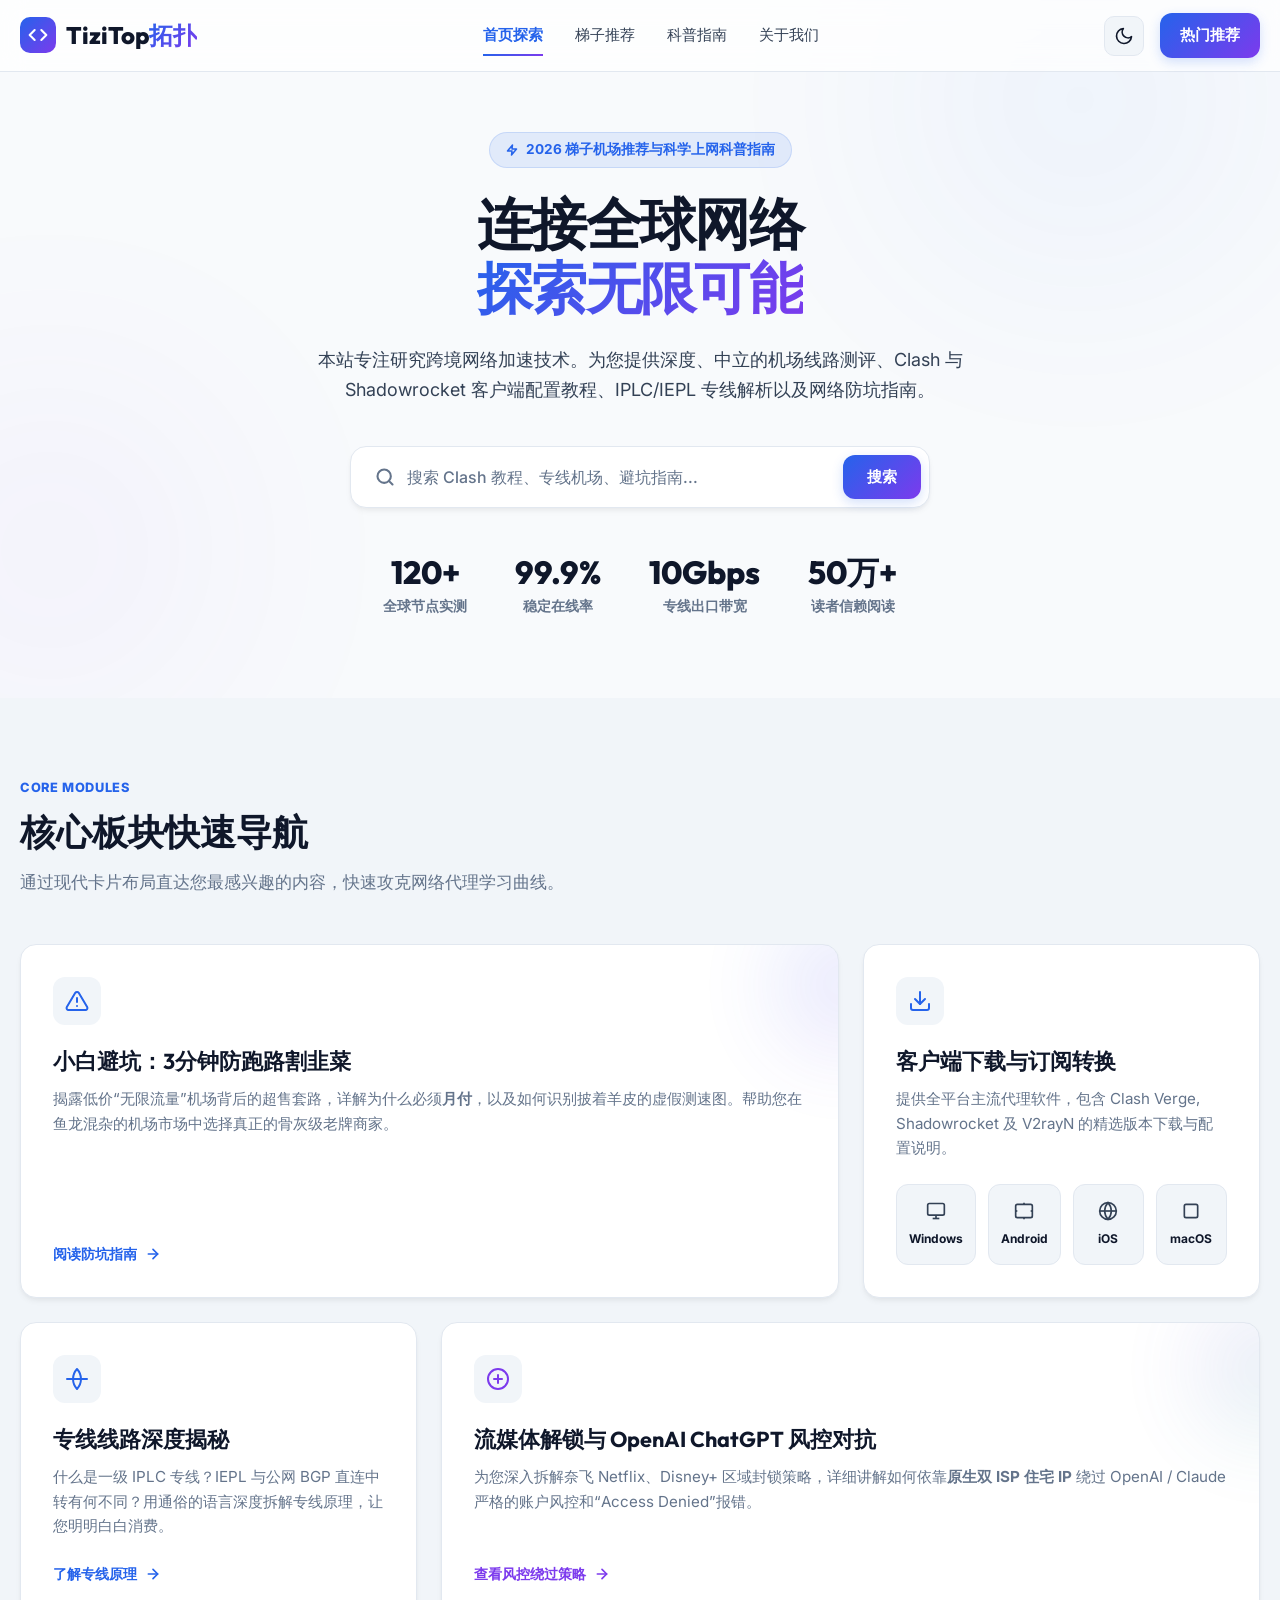
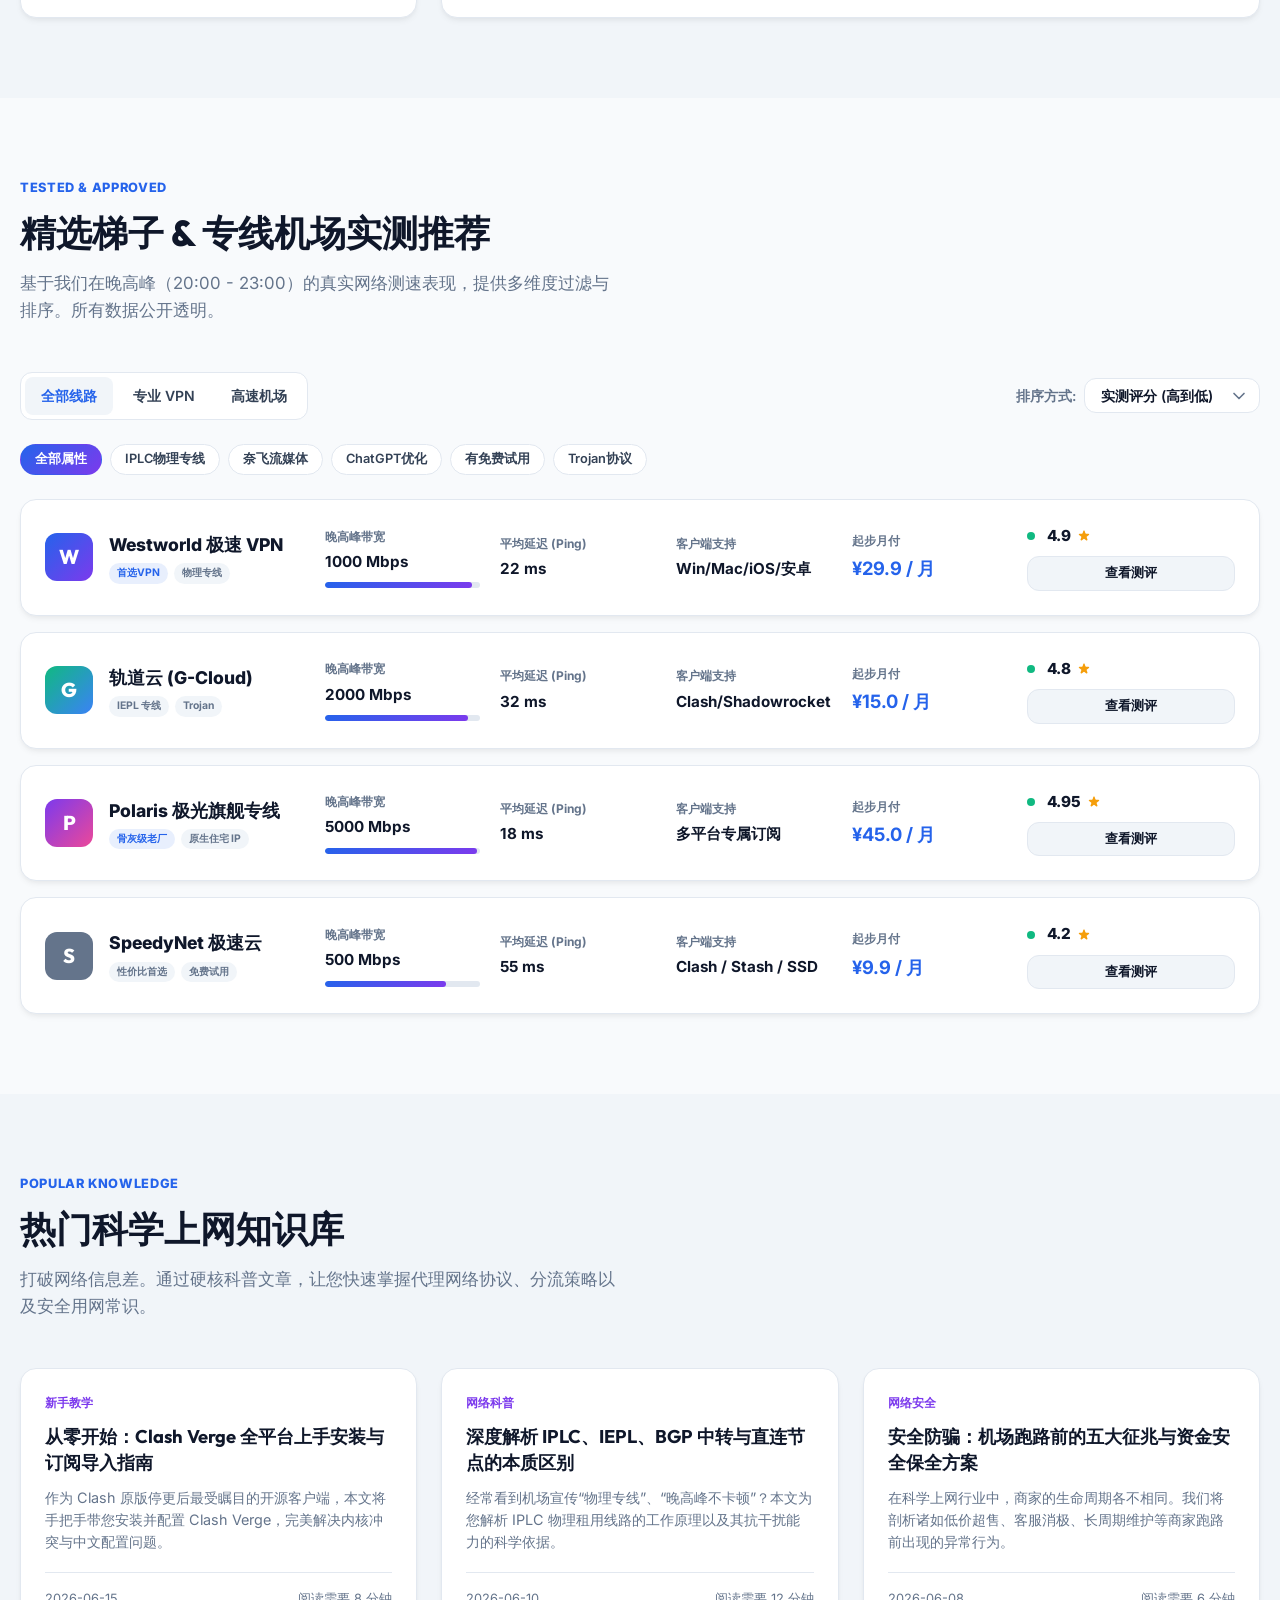
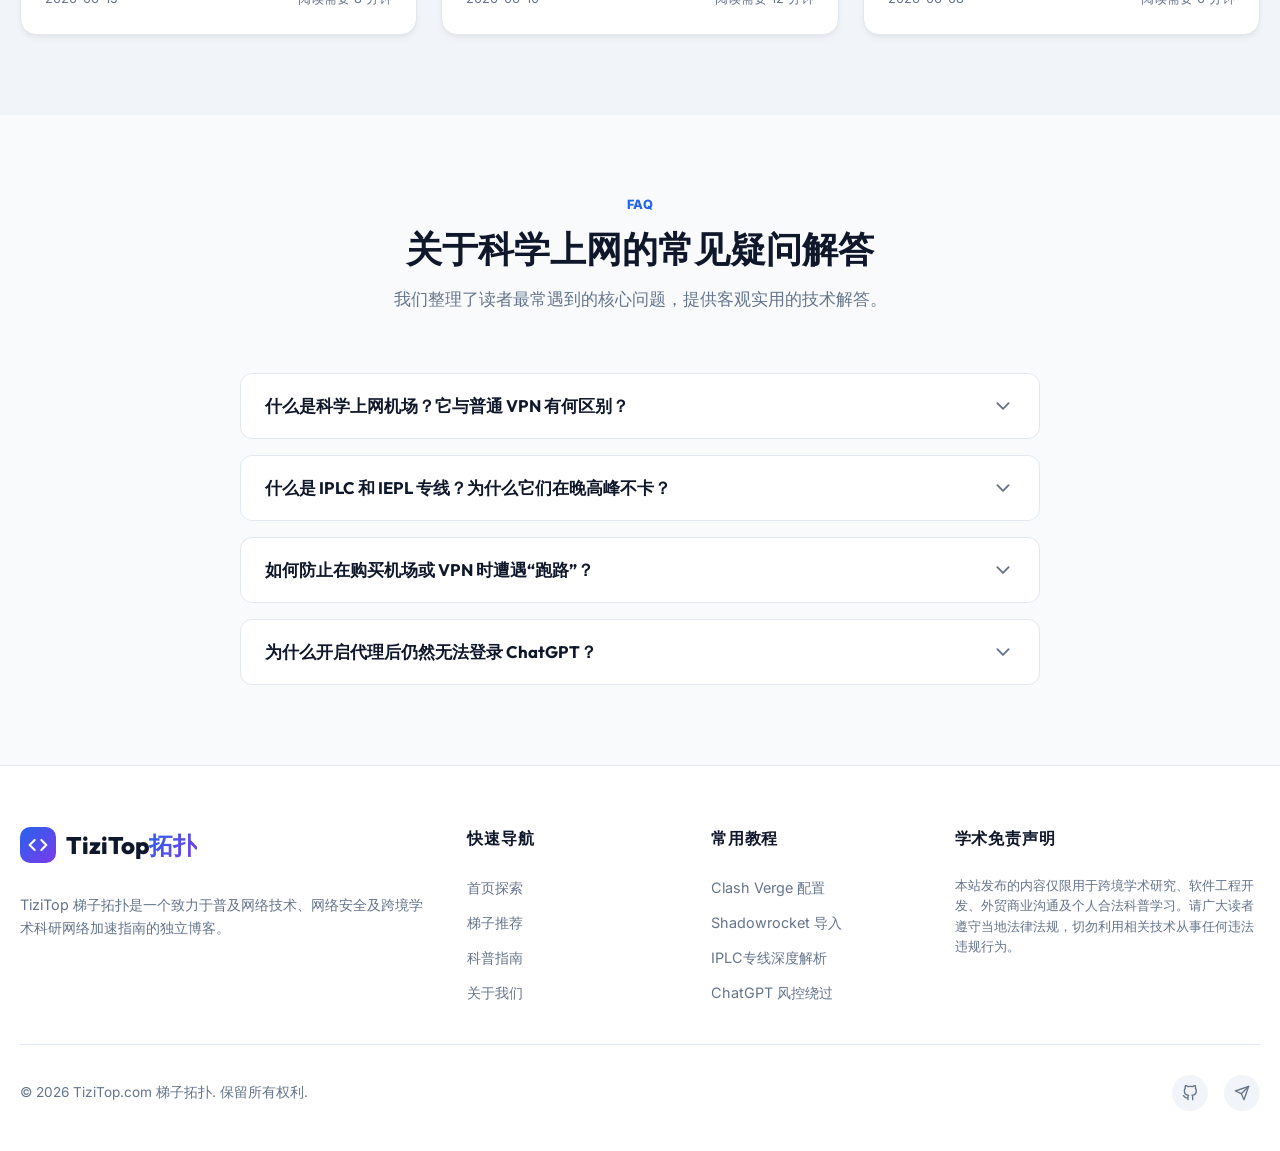
==== index.html @ eef1a784 "feat: initial commit for premium VPN recommendation and networking wiki blog template" ====
<!DOCTYPE html>
<html lang="zh-CN">
<head>
  <meta charset="UTF-8">
  <meta name="viewport" content="width=device-width, initial-scale=1.0">
  <title>Tizitop 梯子拓扑 | 2026 梯子机场推荐、Clash 教程与科学上网科普指南</title>
  <meta name="description" content="Tizitop 梯子拓扑为您提供 2026 最新网络梯子与专线机场评测指南。深度科普 Clash Verge, Shadowrocket, Stash 使用配置，解析 IPLC/IEPL 物理专线与 BGP 中转，助您安全、高速访问 ChatGPT, YouTube 与 Netflix。">
  <meta name="keywords" content="梯子推荐,机场推荐,Clash教程,科学上网,IPLC专线,小火箭订阅">
  
  <!-- CSS Stylesheet -->
  <link rel="stylesheet" href="css/main.css">
  
  <!-- JSON-LD SEO Structured Data -->
  <script type="application/ld+json">
  {
    "@context": "https://schema.org",
    "@type": "FAQPage",
    "mainEntity": [
      {
        "@type": "Question",
        "name": "什么是科学上网机场？它与普通 VPN 有何区别？",
        "acceptedAnswer": {
          "@type": "Answer",
          "text": "机场是指提供多个海外中转节点并打包成订阅链接的专属服务商，主要采用 Shadowsocks、Trojan、VLESS Hysteria 2 等防封锁协议。与传统 VPN（如 OpenVPN/L2TP）相比，机场节点更丰富，协议抗封锁能力极强，且通常允许用户自定义路由规则，实现国内直连、国外分流，速度和延迟表现更优异。"
        }
      },
      {
        "@type": "Question",
        "name": "什么是 IPLC 和 IEPL 专线？为什么它们在晚高峰不卡？",
        "acceptedAnswer": {
          "@type": "Answer",
          "text": "IPLC（国际私用出租线路）和 IEPL（国际以太网专线）是两地之间的跨国物理专线。数据不经过公网网关（GFW），因此完全避开了防火墙的拦截和干扰。因为没有公网丢包与出口带宽挤占，无论晚高峰如何拥堵，专线网络都能保障极低延迟与零丢包的高速稳定连接。"
        }
      },
      {
        "@type": "Question",
        "name": "如何防止在购买机场或 VPN 时遭遇“跑路”？",
        "acceptedAnswer": {
          "@type": "Answer",
          "text": "防范割韭菜或跑路的核心建议：1）坚持月付或季付，即便年付优惠巨大也不要轻易购买长期套餐；2）优先选择开业时间长达 2 年以上的骨灰级稳定大厂；3）关注其官方 Telegram 群组的活跃度和公告频率；4）避免购买价格低到不合常理的超低价‘全无限’套餐。"
        }
      },
      {
        "@type": "Question",
        "name": "为什么开启代理后仍然无法登录 ChatGPT？",
        "acceptedAnswer": {
          "@type": "Answer",
          "text": "ChatGPT 拥有极其严格的 IP 欺诈风控机制。普通香港节点或低纯净度的公共数据中心机房 IP 会被直接阻断访问。解决此问题需确保代理客户端使用‘分流模式’，并选择新加坡、日本或美国等地区的原生住宅‘双 ISP’节点，以高纯净度住宅 IP 绕过风控。"
        }
      }
    ]
  }
  </script>
</head>
<body>
  <!-- Header -->
  <header class="header">
    <div class="container">
      <a href="index.html" class="logo">
        <div class="logo-icon">
          <svg width="20" height="20" viewBox="0 0 24 24" fill="none" stroke="currentColor" stroke-width="2.5" stroke-linecap="round" stroke-linejoin="round">
            <polyline points="16 18 22 12 16 6"/>
            <polyline points="8 6 2 12 8 18"/>
          </svg>
        </div>
        <span>TiziTop<span class="gradient-text">拓扑</span></span>
      </a>
      
      <nav class="nav-menu" id="navMenu">
        <a href="index.html" class="nav-link active">首页探索</a>
        <a href="recommend.html" class="nav-link">梯子推荐</a>
        <a href="knowledge.html" class="nav-link">科普指南</a>
        <a href="about.html" class="nav-link">关于我们</a>
      </nav>
      
      <div class="nav-actions">
        <button class="theme-toggle" id="themeToggle" aria-label="切换主题">
          <!-- Moon Icon -->
          <svg class="moon-icon" viewBox="0 0 24 24" fill="none" stroke="currentColor" stroke-width="2" stroke-linecap="round" stroke-linejoin="round">
            <path d="M21 12.79A9 9 0 1 1 11.21 3 7 7 0 0 0 21 12.79z"/>
          </svg>
          <!-- Sun Icon -->
          <svg class="sun-icon" viewBox="0 0 24 24" fill="none" stroke="currentColor" stroke-width="2" stroke-linecap="round" stroke-linejoin="round">
            <circle cx="12" cy="12" r="5"/>
            <line x1="12" y1="1" x2="12" y2="3"/>
            <line x1="12" y1="21" x2="12" y2="23"/>
            <line x1="4.22" y1="4.22" x2="5.64" y2="5.64"/>
            <line x1="18.36" y1="18.36" x2="19.78" y2="19.78"/>
            <line x1="1" y1="12" x2="3" y2="12"/>
            <line x1="21" y1="12" x2="23" y2="12"/>
            <line x1="4.22" y1="19.78" x2="5.64" y2="18.36"/>
            <line x1="18.36" y1="5.64" x2="19.78" y2="4.22"/>
          </svg>
        </button>
        <a href="recommend.html" class="btn btn-primary">热门推荐</a>
        <button class="hamburger" id="hamburger" aria-label="打开菜单">
          <span></span>
          <span></span>
          <span></span>
        </button>
      </div>
    </div>
  </header>

  <!-- Hero Section -->
  <section class="hero">
    <div class="bg-glow glow-primary"></div>
    <div class="bg-glow glow-accent"></div>
    <div class="container">
      <div class="hero-tag">
        <svg width="12" height="12" viewBox="0 0 24 24" fill="none" stroke="currentColor" stroke-width="3" stroke-linecap="round" stroke-linejoin="round">
          <polygon points="13 2 3 14 12 14 11 22 21 10 12 10 13 2"/>
        </svg>
        2026 梯子机场推荐与科学上网科普指南
      </div>
      <h1 class="hero-title">
        连接全球网络<br>
        <span class="gradient-text">探索无限可能</span>
      </h1>
      <p class="hero-desc">
        本站专注研究跨境网络加速技术。为您提供深度、中立的机场线路测评、Clash 与 Shadowrocket 客户端配置教程、IPLC/IEPL 专线解析以及网络防坑指南。
      </p>
      
      <!-- Hero Search Bar -->
      <div class="hero-search-wrapper">
        <svg width="20" height="20" viewBox="0 0 24 24" fill="none" stroke="currentColor" stroke-width="2.5" stroke-linecap="round" stroke-linejoin="round">
          <circle cx="11" cy="11" r="8"/>
          <line x1="21" y1="21" x2="16.65" y2="16.65"/>
        </svg>
        <input type="text" class="hero-search-input" id="heroSearch" placeholder="搜索 Clash 教程、专线机场、避坑指南..." />
        <a href="knowledge.html" class="btn btn-primary" style="padding: 10px 24px;">搜索</a>
      </div>

      <!-- Stats -->
      <div class="hero-stats">
        <div class="stat-item">
          <span class="stat-num">120+</span>
          <span class="stat-label">全球节点实测</span>
        </div>
        <div class="stat-item">
          <span class="stat-num">99.9%</span>
          <span class="stat-label">稳定在线率</span>
        </div>
        <div class="stat-item">
          <span class="stat-num">10Gbps</span>
          <span class="stat-label">专线出口带宽</span>
        </div>
        <div class="stat-item">
          <span class="stat-num">50万+</span>
          <span class="stat-label">读者信赖阅读</span>
        </div>
      </div>
    </div>
  </section>

  <!-- Bento Grid Section -->
  <section class="section-padding" style="background-color: var(--bg-tertiary); transition: background-color var(--transition-normal);">
    <div class="container">
      <div class="section-header">
        <span class="section-tag">Core Modules</span>
        <h2 class="section-title">核心板块快速导航</h2>
        <p class="section-desc">通过现代卡片布局直达您最感兴趣的内容，快速攻克网络代理学习曲线。</p>
      </div>

      <div class="bento-grid">
        <!-- Bento Card 1: 避坑防割 -->
        <div class="bento-card col-8">
          <div class="bento-glow-spot"></div>
          <div class="bento-icon">
            <svg viewBox="0 0 24 24" fill="none" stroke="currentColor" stroke-width="2" stroke-linecap="round" stroke-linejoin="round">
              <path d="M10.29 3.86L1.82 18a2 2 0 0 0 1.71 3h16.94a2 2 0 0 0 1.71-3L13.71 3.86a2 2 0 0 0-3.42 0z"/>
              <line x1="12" y1="9" x2="12" y2="13"/>
              <line x1="12" y1="17" x2="12.01" y2="17"/>
            </svg>
          </div>
          <h3 class="bento-title">小白避坑：3分钟防跑路割韭菜</h3>
          <p class="bento-desc">
            揭露低价“无限流量”机场背后的超售套路，详解为什么必须<b>月付</b>，以及如何识别披着羊皮的虚假测速图。帮助您在鱼龙混杂的机场市场中选择真正的骨灰级老牌商家。
          </p>
          <a href="article.html" class="bento-link">
            阅读防坑指南
            <svg width="16" height="16" viewBox="0 0 24 24" fill="none" stroke="currentColor" stroke-width="2.5" stroke-linecap="round" stroke-linejoin="round">
              <line x1="5" y1="12" x2="19" y2="12"/>
              <polyline points="12 5 19 12 12 19"/>
            </svg>
          </a>
        </div>

        <!-- Bento Card 2: 客户端下载 -->
        <div class="bento-card col-4">
          <div class="bento-icon">
            <svg viewBox="0 0 24 24" fill="none" stroke="currentColor" stroke-width="2" stroke-linecap="round" stroke-linejoin="round">
              <path d="M21 15v4a2 2 0 0 1-2 2H5a2 2 0 0 1-2-2v-4"/>
              <polyline points="7 10 12 15 17 10"/>
              <line x1="12" y1="15" x2="12" y2="3"/>
            </svg>
          </div>
          <h3 class="bento-title">客户端下载与订阅转换</h3>
          <p class="bento-desc">提供全平台主流代理软件，包含 Clash Verge, Shadowrocket 及 V2rayN 的精选版本下载与配置说明。</p>
          
          <div class="clients-mini-grid">
            <a href="knowledge.html" class="mini-client-card">
              <svg viewBox="0 0 24 24" fill="none" stroke="currentColor" stroke-width="2"><rect x="2" y="3" width="20" height="14" rx="2" ry="2"/><line x1="8" y1="21" x2="16" y2="21"/><line x1="12" y1="17" x2="12" y2="21"/></svg>
              <span class="mini-client-name">Windows</span>
            </a>
            <a href="knowledge.html" class="mini-client-card">
              <svg viewBox="0 0 24 24" fill="none" stroke="currentColor" stroke-width="2"><path d="M4 4h16c1.1 0 2 .9 2 2v12c0 1.1-.9 2-2 2H4c-1.1 0-2-.9-2-2V6c0-1.1.9-2 2-2z"/><path d="M12 2v2"/><path d="M12 20v2"/><path d="M20 12h2"/><path d="M2 12h2"/></svg>
              <span class="mini-client-name">Android</span>
            </a>
            <a href="knowledge.html" class="mini-client-card">
              <svg viewBox="0 0 24 24" fill="none" stroke="currentColor" stroke-width="2"><circle cx="12" cy="12" r="10"/><path d="M12 2a15.3 15.3 0 0 1 4 10 15.3 15.3 0 0 1-4 10 15.3 15.3 0 0 1-4-10 15.3 15.3 0 0 1 4-10z"/><path d="M2 12h20"/></svg>
              <span class="mini-client-name">iOS</span>
            </a>
            <a href="knowledge.html" class="mini-client-card">
              <svg viewBox="0 0 24 24" fill="none" stroke="currentColor" stroke-width="2"><rect x="4" y="4" width="16" height="16" rx="2" ry="2"/></svg>
              <span class="mini-client-name">macOS</span>
            </a>
          </div>
        </div>

        <!-- Bento Card 3: 专线线路解析 -->
        <div class="bento-card col-4">
          <div class="bento-icon">
            <svg viewBox="0 0 24 24" fill="none" stroke="currentColor" stroke-width="2" stroke-linecap="round" stroke-linejoin="round">
              <line x1="2" y1="12" x2="22" y2="12"/>
              <path d="M12 2a15.3 15.3 0 0 1 4 10 15.3 15.3 0 0 1-4 10 15.3 15.3 0 0 1-4-10 15.3 15.3 0 0 1 4-10z"/>
            </svg>
          </div>
          <h3 class="bento-title">专线线路深度揭秘</h3>
          <p class="bento-desc">
            什么是一级 IPLC 专线？IEPL 与公网 BGP 直连中转有何不同？用通俗的语言深度拆解专线原理，让您明明白白消费。
          </p>
          <a href="knowledge.html" class="bento-link">
            了解专线原理
            <svg width="16" height="16" viewBox="0 0 24 24" fill="none" stroke="currentColor" stroke-width="2.5" stroke-linecap="round" stroke-linejoin="round">
              <line x1="5" y1="12" x2="19" y2="12"/>
              <polyline points="12 5 19 12 12 19"/>
            </svg>
          </a>
        </div>

        <!-- Bento Card 4: AI与流媒体 -->
        <div class="bento-card col-8">
          <div class="bento-glow-spot" style="background: linear-gradient(135deg, #7c3aed 0%, #10b981 100%);"></div>
          <div class="bento-icon" style="color: var(--accent);">
            <svg viewBox="0 0 24 24" fill="none" stroke="currentColor" stroke-width="2" stroke-linecap="round" stroke-linejoin="round">
              <circle cx="12" cy="12" r="10"/>
              <path d="M8 12h8"/>
              <path d="M12 8v8"/>
            </svg>
          </div>
          <h3 class="bento-title">流媒体解锁与 OpenAI ChatGPT 风控对抗</h3>
          <p class="bento-desc">
            为您深入拆解奈飞 Netflix、Disney+ 区域封锁策略，详细讲解如何依靠<b>原生双 ISP 住宅 IP</b> 绕过 OpenAI / Claude 严格的账户风控和“Access Denied”报错。
          </p>
          <a href="article.html" class="bento-link" style="color: var(--accent);">
            查看风控绕过策略
            <svg width="16" height="16" viewBox="0 0 24 24" fill="none" stroke="currentColor" stroke-width="2.5" stroke-linecap="round" stroke-linejoin="round">
              <line x1="5" y1="12" x2="19" y2="12"/>
              <polyline points="12 5 19 12 12 19"/>
            </svg>
          </a>
        </div>
      </div>
    </div>
  </section>

  <!-- Interactive Recommendation Table -->
  <section class="section-padding">
    <div class="container">
      <div class="section-header">
        <span class="section-tag">Tested & Approved</span>
        <h2 class="section-title">精选梯子 & 专线机场实测推荐</h2>
        <p class="section-desc">基于我们在晚高峰（20:00 - 23:00）的真实网络测速表现，提供多维度过滤与排序。所有数据公开透明。</p>
      </div>

      <!-- Filter and Sort bar -->
      <div class="table-filter-bar">
        <div class="filter-btn-group">
          <div class="filter-tab active" data-filter="all">全部线路</div>
          <div class="filter-tab" data-filter="vpn">专业 VPN</div>
          <div class="filter-tab" data-filter="airport">高速机场</div>
        </div>
        
        <div class="sort-select-wrapper">
          <label for="sortSelect" class="sort-select-label">排序方式:</label>
          <select id="sortSelect" class="sort-select">
            <option value="rating">实测评分 (高到低)</option>
            <option value="speed">高峰带宽 (高到低)</option>
            <option value="price-asc">单月起步价 (低到高)</option>
            <option value="price-desc">单月起步价 (高到低)</option>
          </select>
        </div>
      </div>

      <!-- Tag Filters Buttons -->
      <div class="tags-container">
        <button class="tag-btn active" data-tag="all">全部属性</button>
        <button class="tag-btn" data-tag="iplc">IPLC物理专线</button>
        <button class="tag-btn" data-tag="netflix">奈飞流媒体</button>
        <button class="tag-btn" data-tag="chatgpt">ChatGPT优化</button>
        <button class="tag-btn" data-tag="trial">有免费试用</button>
        <button class="tag-btn" data-tag="trojan">Trojan协议</button>
      </div>

      <!-- Comparison Deck List -->
      <div class="comp-list">
        <!-- Item 1 -->
        <div class="comp-item" data-category="vpn" data-price="29.9" data-speed="95" data-rating="4.9" data-tags="iplc,netflix,chatgpt,trial">
          <div class="comp-brand">
            <div class="comp-badge">W</div>
            <div class="comp-brand-info">
              <span class="comp-name">Westworld 极速 VPN</span>
              <div class="comp-tags">
                <span class="comp-tag comp-tag-featured">首选VPN</span>
                <span class="comp-tag">物理专线</span>
              </div>
            </div>
          </div>
          
          <div class="comp-meta-item">
            <span class="comp-meta-label">晚高峰带宽</span>
            <span class="comp-meta-val">1000 Mbps</span>
            <div class="comp-speed-meter">
              <div class="comp-speed-fill" style="width: 95%;"></div>
            </div>
          </div>

          <div class="comp-meta-item">
            <span class="comp-meta-label">平均延迟 (Ping)</span>
            <span class="comp-meta-val">22 ms</span>
          </div>

          <div class="comp-meta-item">
            <span class="comp-meta-label">客户端支持</span>
            <span class="comp-meta-val">Win/Mac/iOS/安卓</span>
          </div>

          <div class="comp-meta-item">
            <span class="comp-meta-label">起步月付</span>
            <span class="comp-meta-val" style="color: var(--primary); font-size: 1.15rem;">¥29.9 / 月</span>
          </div>

          <div class="comp-actions">
            <div class="comp-rating-wrapper">
              <span class="pulse-indicator"></span>
              <span class="comp-score">4.9</span>
              <div class="comp-stars">
                <svg viewBox="0 0 20 20"><path d="M9.049 2.927c.3-.921 1.603-.921 1.902 0l1.07 3.292a1 1 0 00.95.69h3.462c.969 0 1.371 1.24.588 1.81l-2.8 2.034a1 1 0 00-.364 1.118l1.07 3.292c.3.921-.755 1.688-1.54 1.118l-2.8-2.034a1 1 0 00-1.175 0l-2.8 2.034c-.784.57-1.838-.197-1.539-1.118l1.07-3.292a1 1 0 00-.364-1.118L2.98 8.72c-.783-.57-.38-1.81.588-1.81h3.461a1 1 0 00.951-.69l1.07-3.292z"/></svg>
              </div>
            </div>
            <a href="recommend.html" class="btn btn-secondary" style="padding: 6px 12px; font-size: 0.8rem;">查看测评</a>
          </div>
        </div>

        <!-- Item 2 -->
        <div class="comp-item" data-category="airport" data-price="15.0" data-speed="92" data-rating="4.8" data-tags="iplc,trojan,chatgpt">
          <div class="comp-brand">
            <div class="comp-badge" style="background: linear-gradient(135deg, #10b981 0%, #3b82f6 100%);">G</div>
            <div class="comp-brand-info">
              <span class="comp-name">轨道云 (G-Cloud)</span>
              <div class="comp-tags">
                <span class="comp-tag">IEPL 专线</span>
                <span class="comp-tag">Trojan</span>
              </div>
            </div>
          </div>
          
          <div class="comp-meta-item">
            <span class="comp-meta-label">晚高峰带宽</span>
            <span class="comp-meta-val">2000 Mbps</span>
            <div class="comp-speed-meter">
              <div class="comp-speed-fill" style="width: 92%;"></div>
            </div>
          </div>

          <div class="comp-meta-item">
            <span class="comp-meta-label">平均延迟 (Ping)</span>
            <span class="comp-meta-val">32 ms</span>
          </div>

          <div class="comp-meta-item">
            <span class="comp-meta-label">客户端支持</span>
            <span class="comp-meta-val">Clash/Shadowrocket</span>
          </div>

          <div class="comp-meta-item">
            <span class="comp-meta-label">起步月付</span>
            <span class="comp-meta-val" style="color: var(--primary); font-size: 1.15rem;">¥15.0 / 月</span>
          </div>

          <div class="comp-actions">
            <div class="comp-rating-wrapper">
              <span class="pulse-indicator"></span>
              <span class="comp-score">4.8</span>
              <div class="comp-stars">
                <svg viewBox="0 0 20 20"><path d="M9.049 2.927c.3-.921 1.603-.921 1.902 0l1.07 3.292a1 1 0 00.95.69h3.462c.969 0 1.371 1.24.588 1.81l-2.8 2.034a1 1 0 00-.364 1.118l1.07 3.292c.3.921-.755 1.688-1.54 1.118l-2.8-2.034a1 1 0 00-1.175 0l-2.8 2.034c-.784.57-1.838-.197-1.539-1.118l1.07-3.292a1 1 0 00-.364-1.118L2.98 8.72c-.783-.57-.38-1.81.588-1.81h3.461a1 1 0 00.951-.69l1.07-3.292z"/></svg>
              </div>
            </div>
            <a href="recommend.html" class="btn btn-secondary" style="padding: 6px 12px; font-size: 0.8rem;">查看测评</a>
          </div>
        </div>

        <!-- Item 3 -->
        <div class="comp-item" data-category="airport" data-price="45.0" data-speed="98" data-rating="4.95" data-tags="iplc,trojan,netflix,chatgpt">
          <div class="comp-brand">
            <div class="comp-badge" style="background: linear-gradient(135deg, #7c3aed 0%, #ec4899 100%);">P</div>
            <div class="comp-brand-info">
              <span class="comp-name">Polaris 极光旗舰专线</span>
              <div class="comp-tags">
                <span class="comp-tag comp-tag-featured">骨灰级老厂</span>
                <span class="comp-tag">原生住宅 IP</span>
              </div>
            </div>
          </div>
          
          <div class="comp-meta-item">
            <span class="comp-meta-label">晚高峰带宽</span>
            <span class="comp-meta-val">5000 Mbps</span>
            <div class="comp-speed-meter">
              <div class="comp-speed-fill" style="width: 98%;"></div>
            </div>
          </div>

          <div class="comp-meta-item">
            <span class="comp-meta-label">平均延迟 (Ping)</span>
            <span class="comp-meta-val">18 ms</span>
          </div>

          <div class="comp-meta-item">
            <span class="comp-meta-label">客户端支持</span>
            <span class="comp-meta-val">多平台专属订阅</span>
          </div>

          <div class="comp-meta-item">
            <span class="comp-meta-label">起步月付</span>
            <span class="comp-meta-val" style="color: var(--primary); font-size: 1.15rem;">¥45.0 / 月</span>
          </div>

          <div class="comp-actions">
            <div class="comp-rating-wrapper">
              <span class="pulse-indicator"></span>
              <span class="comp-score">4.95</span>
              <div class="comp-stars">
                <svg viewBox="0 0 20 20"><path d="M9.049 2.927c.3-.921 1.603-.921 1.902 0l1.07 3.292a1 1 0 00.95.69h3.462c.969 0 1.371 1.24.588 1.81l-2.8 2.034a1 1 0 00-.364 1.118l1.07 3.292c.3.921-.755 1.688-1.54 1.118l-2.8-2.034a1 1 0 00-1.175 0l-2.8 2.034c-.784.57-1.838-.197-1.539-1.118l1.07-3.292a1 1 0 00-.364-1.118L2.98 8.72c-.783-.57-.38-1.81.588-1.81h3.461a1 1 0 00.951-.69l1.07-3.292z"/></svg>
              </div>
            </div>
            <a href="recommend.html" class="btn btn-secondary" style="padding: 6px 12px; font-size: 0.8rem;">查看测评</a>
          </div>
        </div>

        <!-- Item 4 -->
        <div class="comp-item" data-category="airport" data-price="9.9" data-speed="78" data-rating="4.2" data-tags="trojan,trial">
          <div class="comp-brand">
            <div class="comp-badge" style="background: #64748b;">S</div>
            <div class="comp-brand-info">
              <span class="comp-name">SpeedyNet 极速云</span>
              <div class="comp-tags">
                <span class="comp-tag">性价比首选</span>
                <span class="comp-tag">免费试用</span>
              </div>
            </div>
          </div>
          
          <div class="comp-meta-item">
            <span class="comp-meta-label">晚高峰带宽</span>
            <span class="comp-meta-val">500 Mbps</span>
            <div class="comp-speed-meter">
              <div class="comp-speed-fill" style="width: 78%;"></div>
            </div>
          </div>

          <div class="comp-meta-item">
            <span class="comp-meta-label">平均延迟 (Ping)</span>
            <span class="comp-meta-val">55 ms</span>
          </div>

          <div class="comp-meta-item">
            <span class="comp-meta-label">客户端支持</span>
            <span class="comp-meta-val">Clash / Stash / SSD</span>
          </div>

          <div class="comp-meta-item">
            <span class="comp-meta-label">起步月付</span>
            <span class="comp-meta-val" style="color: var(--primary); font-size: 1.15rem;">¥9.9 / 月</span>
          </div>

          <div class="comp-actions">
            <div class="comp-rating-wrapper">
              <span class="pulse-indicator"></span>
              <span class="comp-score">4.2</span>
              <div class="comp-stars">
                <svg viewBox="0 0 20 20"><path d="M9.049 2.927c.3-.921 1.603-.921 1.902 0l1.07 3.292a1 1 0 00.95.69h3.462c.969 0 1.371 1.24.588 1.81l-2.8 2.034a1 1 0 00-.364 1.118l1.07 3.292c.3.921-.755 1.688-1.54 1.118l-2.8-2.034a1 1 0 00-1.175 0l-2.8 2.034c-.784.57-1.838-.197-1.539-1.118l1.07-3.292a1 1 0 00-.364-1.118L2.98 8.72c-.783-.57-.38-1.81.588-1.81h3.461a1 1 0 00.951-.69l1.07-3.292z"/></svg>
              </div>
            </div>
            <a href="recommend.html" class="btn btn-secondary" style="padding: 6px 12px; font-size: 0.8rem;">查看测评</a>
          </div>
        </div>
      </div>
    </div>
  </section>

  <!-- Popular Science Wiki / Article Cards Grid -->
  <section class="section-padding" style="background-color: var(--bg-tertiary); transition: background-color var(--transition-normal);">
    <div class="container">
      <div class="section-header">
        <span class="section-tag">Popular Knowledge</span>
        <h2 class="section-title">热门科学上网知识库</h2>
        <p class="section-desc">打破网络信息差。通过硬核科普文章，让您快速掌握代理网络协议、分流策略以及安全用网常识。</p>
      </div>

      <div class="wiki-grid">
        <!-- Article 1 -->
        <div class="wiki-card">
          <span class="wiki-tag">新手教学</span>
          <h3 class="wiki-title"><a href="article.html">从零开始：Clash Verge 全平台上手安装与订阅导入指南</a></h3>
          <p class="wiki-desc">作为 Clash 原版停更后最受瞩目的开源客户端，本文将手把手带您安装并配置 Clash Verge，完美解决内核冲突与中文配置问题。</p>
          <div class="wiki-meta">
            <span>2026-06-15</span>
            <span>阅读需要 8 分钟</span>
          </div>
        </div>

        <!-- Article 2 -->
        <div class="wiki-card">
          <span class="wiki-tag">网络科普</span>
          <h3 class="wiki-title"><a href="article.html">深度解析 IPLC、IEPL、BGP 中转与直连节点的本质区别</a></h3>
          <p class="wiki-desc">经常看到机场宣传“物理专线”、“晚高峰不卡顿”？本文为您解析 IPLC 物理租用线路的工作原理以及其抗干扰能力的科学依据。</p>
          <div class="wiki-meta">
            <span>2026-06-10</span>
            <span>阅读需要 12 分钟</span>
          </div>
        </div>

        <!-- Article 3 -->
        <div class="wiki-card">
          <span class="wiki-tag">网络安全</span>
          <h3 class="wiki-title"><a href="article.html">安全防骗：机场跑路前的五大征兆与资金安全保全方案</a></h3>
          <p class="wiki-desc">在科学上网行业中，商家的生命周期各不相同。我们将剖析诸如低价超售、客服消极、长周期维护等商家跑路前出现的异常行为。</p>
          <div class="wiki-meta">
            <span>2026-06-08</span>
            <span>阅读需要 6 分钟</span>
          </div>
        </div>
      </div>
    </div>
  </section>

  <!-- SEO FAQ Accordion -->
  <section class="section-padding">
    <div class="container">
      <div class="section-header" style="text-align: center; margin-bottom: 60px;">
        <span class="section-tag">FAQ</span>
        <h2 class="section-title" style="max-width: 600px; margin: 0 auto 16px;">关于科学上网的常见疑问解答</h2>
        <p class="section-desc" style="margin-left: auto; margin-right: auto;">我们整理了读者最常遇到的核心问题，提供客观实用的技术解答。</p>
      </div>

      <div class="faq-list">
        <div class="faq-item">
          <div class="faq-header">
            <h3 class="faq-title">什么是科学上网机场？它与普通 VPN 有何区别？</h3>
            <div class="faq-icon-wrapper">
              <svg fill="none" viewBox="0 0 24 24" stroke="currentColor" stroke-width="2.5"><path stroke-linecap="round" stroke-linejoin="round" d="M19.5 8.25l-7.5 7.5-7.5-7.5"/></svg>
            </div>
          </div>
          <div class="faq-content">
            <p>“机场”是目前科学上网圈子里的通俗叫法，专门指代提供 Shadowsocks、Trojan、VLESS 等翻墙协议节点的服务商。与传统 VPN（如 ExpressVPN、NordVPN 等基于 OpenVPN 或 L2TP 的工具）相比，机场具有以下几个明显优势：</p>
            <ul style="margin-left: 20px; margin-top: 10px; list-style-type: disc;">
              <li><b>协议抗封锁性更强：</b> 专为应对流量识别而开发，混淆度高。</li>
              <li><b>灵活的分流配置：</b> 允许国内应用直连（不走代理），国外应用走代理，完美兼顾访问速度。</li>
              <li><b>性价比更高：</b> 相比动辄每月 10 美元的海外传统 VPN，机场提供了更丰富的套餐。</li>
            </ul>
          </div>
        </div>

        <div class="faq-item">
          <div class="faq-header">
            <h3 class="faq-title">什么是 IPLC 和 IEPL 专线？为什么它们在晚高峰不卡？</h3>
            <div class="faq-icon-wrapper">
              <svg fill="none" viewBox="0 0 24 24" stroke="currentColor" stroke-width="2.5"><path stroke-linecap="round" stroke-linejoin="round" d="M19.5 8.25l-7.5 7.5-7.5-7.5"/></svg>
            </div>
          </div>
          <div class="faq-content">
            <p>IPLC（国际专线）和 IEPL（国际以太网专线）是网络运营商提供的跨境物理专网通道。数据在传输时直接走海底光缆或陆路光缆的专用通道，不经过公共互联网网关，因此<b>不需要接受 GFW（防火墙）的流量审查与拦截</b>。</p>
            <p style="margin-top: 10px;">普通网络节点在晚高峰（晚上 8 点到 11 点）会因为公网出口拥堵而出现疯狂丢包和降速。而专线节点由于独享物理带宽，能做到 24 小时零丢包、超低延迟，是看 4K/8K 视频与使用 AI 交互的核心首选。</p>
          </div>
        </div>

        <div class="faq-item">
          <div class="faq-header">
            <h3 class="faq-title">如何防止在购买机场或 VPN 时遭遇“跑路”？</h3>
            <div class="faq-icon-wrapper">
              <svg fill="none" viewBox="0 0 24 24" stroke="currentColor" stroke-width="2.5"><path stroke-linecap="round" stroke-linejoin="round" d="M19.5 8.25l-7.5 7.5-7.5-7.5"/></svg>
            </div>
          </div>
          <div class="faq-content">
            <p>在享受网络自由的同时，防范商家跑路是每个用户的必修课。以下是四点核心避坑指南：</p>
            <ul style="margin-left: 20px; margin-top: 10px; list-style-type: disc;">
              <li><b>绝对坚持月付：</b> 即使年付优惠高达 5 折，也绝不轻易年付。一旦商家关门，月付损失可以忽略不计。</li>
              <li><b>考察商家资历：</b> 尽量选择运营时间长达 2 年以上的“骨灰级老牌大厂”，这类大厂积攒了大量客户群，跑路成本极高。</li>
              <li><b>不买“全无限”超低价套餐：</b> 每月 5 元且无限流量的套餐不符合宽带成本规律，通常是骗一波就跑路的“短期收割盘”。</li>
            </ul>
          </div>
        </div>

        <div class="faq-item">
          <div class="faq-header">
            <h3 class="faq-title">为什么开启代理后仍然无法登录 ChatGPT？</h3>
            <div class="faq-icon-wrapper">
              <svg fill="none" viewBox="0 0 24 24" stroke="currentColor" stroke-width="2.5"><path stroke-linecap="round" stroke-linejoin="round" d="M19.5 8.25l-7.5 7.5-7.5-7.5"/></svg>
            </div>
          </div>
          <div class="faq-content">
            <p>ChatGPT 开发商 OpenAI 为了防止爬虫及黑客攻击，对访问 IP 的信誉度（Fraud Score）进行了极严的风控过滤。大部分廉价机场使用的都是廉价托管机房（IDC）的广播 IP，数十万用户共享一个 IP 范围，极易触发风控。</p>
            <p style="margin-top: 10px;"><b>解决方案：</b> 选用能够提供“原生住宅双 ISP IP”的优质专线节点。这种 IP 在风控系统中被视作普通家庭宽带，能够完美绕过限制，解决 Access Denied 报错。</p>
          </div>
        </div>
      </div>
    </div>
  </section>

  <!-- Footer -->
  <footer class="footer">
    <div class="container">
      <div class="footer-grid">
        <div class="footer-col">
          <a href="index.html" class="logo" style="margin-bottom: 12px;">
            <div class="logo-icon">
              <svg width="20" height="20" viewBox="0 0 24 24" fill="none" stroke="currentColor" stroke-width="2.5" stroke-linecap="round" stroke-linejoin="round">
                <polyline points="16 18 22 12 16 6"/>
                <polyline points="8 6 2 12 8 18"/>
              </svg>
            </div>
            <span>TiziTop<span class="gradient-text">拓扑</span></span>
          </a>
          <p class="footer-col-desc">
            TiziTop 梯子拓扑是一个致力于普及网络技术、网络安全及跨境学术科研网络加速指南的独立博客。
          </p>
        </div>

        <div class="footer-col">
          <span class="footer-col-title">快速导航</span>
          <div class="footer-links">
            <a href="index.html" class="footer-link">首页探索</a>
            <a href="recommend.html" class="footer-link">梯子推荐</a>
            <a href="knowledge.html" class="footer-link">科普指南</a>
            <a href="about.html" class="footer-link">关于我们</a>
          </div>
        </div>

        <div class="footer-col">
          <span class="footer-col-title">常用教程</span>
          <div class="footer-links">
            <a href="article.html" class="footer-link">Clash Verge 配置</a>
            <a href="article.html" class="footer-link">Shadowrocket 导入</a>
            <a href="article.html" class="footer-link">IPLC专线深度解析</a>
            <a href="article.html" class="footer-link">ChatGPT 风控绕过</a>
          </div>
        </div>

        <div class="footer-col">
          <span class="footer-col-title">学术免责声明</span>
          <p class="footer-col-desc" style="font-size: 0.8rem;">
            本站发布的内容仅限用于跨境学术研究、软件工程开发、外贸商业沟通及个人合法科普学习。请广大读者遵守当地法律法规，切勿利用相关技术从事任何违法违规行为。
          </p>
        </div>
      </div>

      <div class="footer-bottom">
        <span>© 2026 TiziTop.com 梯子拓扑. 保留所有权利.</span>
        <div class="footer-socials">
          <a href="#" class="footer-social-link" aria-label="GitHub">
            <svg viewBox="0 0 24 24" fill="none" stroke="currentColor" stroke-width="2" stroke-linecap="round" stroke-linejoin="round"><path d="M9 19c-5 1.5-5-2.5-7-3m14 6v-3.87a3.37 3.37 0 0 0-.94-2.61c3.14-.35 6.44-1.54 6.44-7A5.44 5.44 0 0 0 20 4.77 5.07 5.07 0 0 0 19.91 1S18.73.65 16 2.48a13.38 13.38 0 0 0-7 0C6.27.65 5.09 1 5.09 1A5.07 5.07 0 0 0 5 4.77a5.44 5.44 0 0 0-1.5 3.78c0 5.42 3.3 6.61 6.44 7A3.37 3.37 0 0 0 9 18.13V22"/></svg>
          </a>
          <a href="#" class="footer-social-link" aria-label="Telegram">
            <svg viewBox="0 0 24 24" fill="none" stroke="currentColor" stroke-width="2" stroke-linecap="round" stroke-linejoin="round"><line x1="22" y1="2" x2="11" y2="13"/><polygon points="22 2 15 22 11 13 2 9 22 2"/></svg>
          </a>
        </div>
      </div>
    </div>
  </footer>

  <!-- Scripts -->
  <script src="js/main.js"></script>
</body>
</html>
---- css/main.css ----
/* main.css - Core Design System and Stylesheet */

/* Import Google Fonts */
@import url('https://fonts.googleapis.com/css2?family=Inter:wght@300;400;500;600;700;800&family=Outfit:wght@400;500;600;700;800;900&display=swap');

/* Theme Token Definitions */
:root {
  /* Light Theme Variables (Default) */
  --bg-primary: #f8fafc;
  --bg-secondary: #ffffff;
  --bg-tertiary: #f1f5f9;
  
  --text-primary: #0f172a;
  --text-secondary: #334155;
  --text-muted: #64748b;
  
  --border-color: #e2e8f0;
  --border-hover: #cbd5e1;
  
  --primary: #2563eb;
  --primary-hover: #1d4ed8;
  --primary-rgb: 37, 99, 235;
  --accent: #7c3aed;
  --accent-rgb: 124, 58, 237;
  --success: #10b981;
  --warning: #f59e0b;
  --danger: #ef4444;
  
  --primary-gradient: linear-gradient(135deg, #2563eb 0%, #7c3aed 100%);
  --success-gradient: linear-gradient(135deg, #059669 0%, #10b981 100%);
  
  --card-shadow: 0 4px 6px -1px rgba(0, 0, 0, 0.05), 0 2px 4px -1px rgba(0, 0, 0, 0.03);
  --card-shadow-hover: 0 20px 25px -5px rgba(0, 0, 0, 0.1), 0 10px 10px -5px rgba(0, 0, 0, 0.04);
  --glow-opacity: 0.15;
  
  --transition-fast: 0.2s cubic-bezier(0.4, 0, 0.2, 1);
  --transition-normal: 0.3s cubic-bezier(0.4, 0, 0.2, 1);
  
  --radius-sm: 8px;
  --radius-md: 12px;
  --radius-lg: 16px;
  --radius-xl: 24px;
  --radius-full: 9999px;
  
  --header-height: 72px;
}

[data-theme="dark"] {
  /* Dark Theme Variables */
  --bg-primary: #0b0f19;
  --bg-secondary: #111827;
  --bg-tertiary: #1f2937;
  
  --text-primary: #f9fafb;
  --text-secondary: #e5e7eb;
  --text-muted: #9ca3af;
  
  --border-color: #1f2937;
  --border-hover: #374151;
  
  --primary: #3b82f6;
  --primary-hover: #60a5fa;
  --primary-rgb: 59, 130, 246;
  --accent: #8b5cf6;
  --accent-rgb: 139, 92, 246;
  --success: #34d399;
  --warning: #fbbf24;
  --danger: #f87171;
  
  --primary-gradient: linear-gradient(135deg, #3b82f6 0%, #8b5cf6 100%);
  --success-gradient: linear-gradient(135deg, #10b981 0%, #34d399 100%);
  
  --card-shadow: 0 4px 6px -1px rgba(0, 0, 0, 0.5), 0 2px 4px -1px rgba(0, 0, 0, 0.3);
  --card-shadow-hover: 0 20px 25px -5px rgba(0, 0, 0, 0.6), 0 10px 10px -5px rgba(0, 0, 0, 0.4);
  --glow-opacity: 0.35;
}

/* Modern CSS Reset */
*, *::before, *::after {
  box-sizing: border-box;
  margin: 0;
  padding: 0;
}

html {
  font-size: 16px;
  scroll-behavior: smooth;
  -webkit-text-size-adjust: 100%;
}

body {
  font-family: 'Inter', system-ui, -apple-system, BlinkMacSystemFont, "Segoe UI", Roboto, sans-serif;
  background-color: var(--bg-primary);
  color: var(--text-secondary);
  line-height: 1.6;
  overflow-x: hidden;
  transition: background-color var(--transition-normal), color var(--transition-normal);
}

a {
  color: inherit;
  text-decoration: none;
  transition: color var(--transition-fast), opacity var(--transition-fast);
}

button, input, select, textarea {
  font-family: inherit;
  font-size: inherit;
  color: inherit;
  background: none;
  border: none;
  outline: none;
}

img {
  max-width: 100%;
  height: auto;
  display: block;
}

ul, ol {
  list-style: none;
}

/* Layout Utilities */
.container {
  width: 100%;
  max-width: 1280px;
  margin-left: auto;
  margin-right: auto;
  padding-left: 20px;
  padding-right: 20px;
}

.section-padding {
  padding-top: 80px;
  padding-bottom: 80px;
}

@media (max-width: 768px) {
  .section-padding {
    padding-top: 50px;
    padding-bottom: 50px;
  }
}

/* Typography Rules */
h1, h2, h3, h4, h5, h6 {
  font-family: 'Outfit', sans-serif;
  color: var(--text-primary);
  font-weight: 700;
  line-height: 1.2;
}

.gradient-text {
  background: var(--primary-gradient);
  -webkit-background-clip: text;
  -webkit-text-fill-color: transparent;
  background-clip: text;
}

/* Decorative Background Glows */
.bg-glow {
  position: absolute;
  width: 500px;
  height: 500px;
  border-radius: 50%;
  filter: blur(120px);
  z-index: -1;
  opacity: var(--glow-opacity);
  pointer-events: none;
  transition: opacity var(--transition-normal);
}

.glow-primary {
  background: radial-gradient(circle, rgba(var(--primary-rgb), 0.6) 0%, transparent 70%);
  top: -150px;
  right: -50px;
}

.glow-accent {
  background: radial-gradient(circle, rgba(var(--accent-rgb), 0.5) 0%, transparent 70%);
  top: 300px;
  left: -200px;
}

/* Header & Navigation Styles */
.header {
  position: fixed;
  top: 0;
  left: 0;
  right: 0;
  height: var(--header-height);
  background-color: rgba(var(--bg-secondary) == #ffffff ? 255, 255, 255 : 17, 24, 39, 0.75);
  backdrop-filter: blur(12px);
  -webkit-backdrop-filter: blur(12px);
  border-bottom: 1px solid var(--border-color);
  z-index: 1000;
  transition: background-color var(--transition-normal), border-color var(--transition-normal);
}

/* Custom RGB-aware transparency logic workaround */
.header {
  background-color: rgba(255, 255, 255, 0.75);
}
[data-theme="dark"] .header {
  background-color: rgba(17, 24, 39, 0.75);
}

.header .container {
  display: flex;
  align-items: center;
  justify-content: space-between;
  height: 100%;
}

.logo {
  display: flex;
  align-items: center;
  gap: 10px;
  font-family: 'Outfit', sans-serif;
  font-size: 1.5rem;
  font-weight: 800;
  color: var(--text-primary);
}

.logo-icon {
  width: 36px;
  height: 36px;
  border-radius: 10px;
  background: var(--primary-gradient);
  display: flex;
  align-items: center;
  justify-content: center;
  color: #ffffff;
}

.nav-menu {
  display: flex;
  align-items: center;
  gap: 32px;
}

.nav-link {
  font-size: 0.95rem;
  font-weight: 500;
  color: var(--text-secondary);
  position: relative;
  padding: 8px 0;
}

.nav-link:hover {
  color: var(--primary);
}

.nav-link::after {
  content: '';
  position: absolute;
  bottom: 0;
  left: 0;
  width: 100%;
  height: 2px;
  background: var(--primary-gradient);
  transform: scaleX(0);
  transform-origin: right;
  transition: transform var(--transition-fast);
}

.nav-link:hover::after,
.nav-link.active::after {
  transform: scaleX(1);
  transform-origin: left;
}

.nav-link.active {
  color: var(--primary);
  font-weight: 600;
}

.nav-actions {
  display: flex;
  align-items: center;
  gap: 16px;
}

/* Theme Toggle Button */
.theme-toggle {
  width: 40px;
  height: 40px;
  border-radius: 10px;
  background-color: var(--bg-tertiary);
  border: 1px solid var(--border-color);
  color: var(--text-primary);
  display: flex;
  align-items: center;
  justify-content: center;
  cursor: pointer;
  transition: all var(--transition-fast);
}

.theme-toggle:hover {
  border-color: var(--border-hover);
  background-color: var(--bg-secondary);
  transform: translateY(-2px);
}

.theme-toggle svg {
  width: 20px;
  height: 20px;
}

.theme-toggle .sun-icon {
  display: none;
}

[data-theme="dark"] .theme-toggle .moon-icon {
  display: none;
}

[data-theme="dark"] .theme-toggle .sun-icon {
  display: block;
}

/* CTA Button */
.btn {
  display: inline-flex;
  align-items: center;
  justify-content: center;
  gap: 8px;
  font-size: 0.95rem;
  font-weight: 600;
  padding: 10px 20px;
  border-radius: var(--radius-md);
  transition: all var(--transition-fast);
  cursor: pointer;
  white-space: nowrap;
}

.btn-primary {
  background: var(--primary-gradient);
  color: #ffffff;
  box-shadow: 0 4px 12px rgba(37, 99, 235, 0.2);
}

.btn-primary:hover {
  box-shadow: 0 6px 16px rgba(37, 99, 235, 0.35);
  transform: translateY(-2px);
}

.btn-secondary {
  background-color: var(--bg-tertiary);
  color: var(--text-primary);
  border: 1px solid var(--border-color);
}

.btn-secondary:hover {
  background-color: var(--bg-secondary);
  border-color: var(--border-hover);
  transform: translateY(-2px);
}

/* Hamburger mobile menu button */
.hamburger {
  display: none;
  flex-direction: column;
  justify-content: space-between;
  width: 24px;
  height: 18px;
  cursor: pointer;
  z-index: 1100;
}

.hamburger span {
  width: 100%;
  height: 2px;
  background-color: var(--text-primary);
  border-radius: 2px;
  transition: all var(--transition-fast);
}

/* Mobile responsive navigation styles */
@media (max-width: 991px) {
  .hamburger {
    display: flex;
  }
  
  .nav-menu {
    position: fixed;
    top: 0;
    right: -100%;
    width: 300px;
    height: 100vh;
    background-color: var(--bg-secondary);
    border-left: 1px solid var(--border-color);
    flex-direction: column;
    align-items: flex-start;
    padding: calc(var(--header-height) + 40px) 40px 40px;
    gap: 24px;
    z-index: 999;
    transition: right var(--transition-normal);
    box-shadow: -10px 0 30px rgba(0, 0, 0, 0.1);
  }
  
  .nav-menu.active {
    right: 0;
  }
  
  .hamburger.active span:nth-child(1) {
    transform: translateY(8px) rotate(45deg);
  }
  
  .hamburger.active span:nth-child(2) {
    opacity: 0;
  }
  
  .hamburger.active span:nth-child(3) {
    transform: translateY(-8px) rotate(-45deg);
  }
}

/* Hero Section Styles */
.hero {
  position: relative;
  padding-top: calc(var(--header-height) + 60px);
  padding-bottom: 80px;
  text-align: center;
  overflow: hidden;
}

.hero-tag {
  display: inline-flex;
  align-items: center;
  gap: 8px;
  font-size: 0.85rem;
  font-weight: 700;
  padding: 6px 16px;
  border-radius: var(--radius-full);
  background-color: rgba(var(--primary-rgb), 0.1);
  color: var(--primary);
  margin-bottom: 24px;
  border: 1px solid rgba(var(--primary-rgb), 0.15);
}

.hero-title {
  font-size: 3.5rem;
  font-weight: 900;
  letter-spacing: -0.03em;
  margin-bottom: 24px;
  line-height: 1.15;
}

@media (max-width: 768px) {
  .hero-title {
    font-size: 2.25rem;
  }
}

.hero-desc {
  max-width: 680px;
  margin-left: auto;
  margin-right: auto;
  font-size: 1.125rem;
  color: var(--text-secondary);
  line-height: 1.7;
  margin-bottom: 40px;
}

.hero-search-wrapper {
  max-width: 580px;
  margin: 0 auto 48px;
  position: relative;
  background-color: var(--bg-secondary);
  border: 1px solid var(--border-color);
  border-radius: var(--radius-lg);
  padding: 8px 8px 8px 24px;
  display: flex;
  align-items: center;
  gap: 12px;
  box-shadow: var(--card-shadow);
  transition: all var(--transition-fast);
}

.hero-search-wrapper:focus-within {
  border-color: var(--primary);
  box-shadow: 0 0 0 4px rgba(var(--primary-rgb), 0.15), var(--card-shadow-hover);
}

.hero-search-wrapper svg {
  color: var(--text-muted);
  flex-shrink: 0;
}

.hero-search-input {
  flex-grow: 1;
  font-weight: 500;
  color: var(--text-primary);
  width: 100%;
}

.hero-search-input::placeholder {
  color: var(--text-muted);
}

.hero-stats {
  display: flex;
  justify-content: center;
  flex-wrap: wrap;
  gap: 48px;
  margin-top: 48px;
}

@media (max-width: 480px) {
  .hero-stats {
    gap: 24px;
  }
}

.stat-item {
  display: flex;
  flex-direction: column;
  align-items: center;
}

.stat-num {
  font-family: 'Outfit', sans-serif;
  font-size: 2rem;
  font-weight: 800;
  color: var(--text-primary);
  line-height: 1;
  margin-bottom: 8px;
}

.stat-label {
  font-size: 0.85rem;
  color: var(--text-muted);
  font-weight: 600;
}

/* Bento Grid System Section */
.bento-grid {
  display: grid;
  grid-template-columns: repeat(12, 1fr);
  gap: 24px;
  margin-top: 40px;
}

.bento-card {
  background-color: var(--bg-secondary);
  border: 1px solid var(--border-color);
  border-radius: var(--radius-lg);
  padding: 32px;
  position: relative;
  overflow: hidden;
  box-shadow: var(--card-shadow);
  transition: all var(--transition-normal);
  display: flex;
  flex-direction: column;
}

.bento-card:hover {
  transform: translateY(-4px);
  border-color: var(--border-hover);
  box-shadow: var(--card-shadow-hover);
}

.bento-card::before {
  content: '';
  position: absolute;
  top: 0;
  left: 0;
  width: 100%;
  height: 4px;
  background: var(--primary-gradient);
  opacity: 0;
  transition: opacity var(--transition-fast);
}

.bento-card:hover::before {
  opacity: 1;
}

/* Bento Sizing Combinations */
.col-12 { grid-column: span 12; }
.col-8 { grid-column: span 8; }
.col-6 { grid-column: span 6; }
.col-4 { grid-column: span 4; }

@media (max-width: 991px) {
  .col-8, .col-6, .col-4 {
    grid-column: span 12;
  }
}

.bento-icon {
  width: 48px;
  height: 48px;
  border-radius: 12px;
  background-color: var(--bg-tertiary);
  color: var(--primary);
  display: flex;
  align-items: center;
  justify-content: center;
  margin-bottom: 24px;
  transition: all var(--transition-fast);
}

.bento-card:hover .bento-icon {
  background: var(--primary-gradient);
  color: #ffffff;
  transform: scale(1.1);
}

.bento-icon svg {
  width: 24px;
  height: 24px;
}

.bento-title {
  font-size: 1.35rem;
  margin-bottom: 12px;
}

.bento-desc {
  font-size: 0.95rem;
  color: var(--text-muted);
  margin-bottom: 24px;
  flex-grow: 1;
}

.bento-link {
  display: inline-flex;
  align-items: center;
  gap: 8px;
  font-weight: 700;
  font-size: 0.9rem;
  color: var(--primary);
  margin-top: auto;
}

.bento-link svg {
  transition: transform var(--transition-fast);
}

.bento-card:hover .bento-link svg {
  transform: translateX(4px);
}

/* Specific Bento Cards layout additions */
.bento-glow-spot {
  position: absolute;
  top: -10%;
  right: -10%;
  width: 150px;
  height: 150px;
  background: var(--primary-gradient);
  filter: blur(40px);
  opacity: 0.1;
  border-radius: 50%;
  pointer-events: none;
}

.clients-mini-grid {
  display: grid;
  grid-template-columns: repeat(4, 1fr);
  gap: 12px;
  width: 100%;
}

@media (max-width: 480px) {
  .clients-mini-grid {
    grid-template-columns: repeat(2, 1fr);
  }
}

.mini-client-card {
  background-color: var(--bg-tertiary);
  border: 1px solid var(--border-color);
  border-radius: var(--radius-md);
  padding: 16px 12px;
  display: flex;
  flex-direction: column;
  align-items: center;
  gap: 8px;
  text-align: center;
  transition: all var(--transition-fast);
}

.mini-client-card:hover {
  background-color: var(--bg-secondary);
  border-color: var(--primary);
  transform: translateY(-2px);
}

.mini-client-card svg {
  width: 20px;
  height: 20px;
  color: var(--text-secondary);
}

.mini-client-card:hover svg {
  color: var(--primary);
}

.mini-client-name {
  font-size: 0.75rem;
  font-weight: 700;
  color: var(--text-primary);
}

/* VPN / Airport Comparison Table (Premium style) */
.section-header {
  margin-bottom: 48px;
  text-align: left;
}

.section-tag {
  font-size: 0.8rem;
  font-weight: 800;
  letter-spacing: 0.05em;
  text-transform: uppercase;
  color: var(--primary);
  display: block;
  margin-bottom: 12px;
}

.section-title {
  font-size: 2.25rem;
  font-weight: 800;
  margin-bottom: 16px;
}

.section-desc {
  font-size: 1.05rem;
  color: var(--text-muted);
  max-width: 600px;
}

.table-filter-bar {
  display: flex;
  justify-content: space-between;
  align-items: center;
  margin-bottom: 24px;
  flex-wrap: wrap;
  gap: 16px;
}

.filter-btn-group {
  display: flex;
  background-color: var(--bg-secondary);
  border: 1px solid var(--border-color);
  padding: 4px;
  border-radius: var(--radius-md);
  gap: 4px;
}

.filter-tab {
  padding: 8px 16px;
  font-size: 0.875rem;
  font-weight: 600;
  border-radius: var(--radius-sm);
  color: var(--text-secondary);
  cursor: pointer;
  transition: all var(--transition-fast);
}

.filter-tab:hover {
  color: var(--text-primary);
}

.filter-tab.active {
  background-color: var(--bg-tertiary);
  color: var(--primary);
}

.sort-select-wrapper {
  display: flex;
  align-items: center;
  gap: 8px;
}

.sort-select-label {
  font-size: 0.875rem;
  font-weight: 600;
  color: var(--text-muted);
}

.sort-select {
  background-color: var(--bg-secondary);
  border: 1px solid var(--border-color);
  padding: 8px 32px 8px 16px;
  border-radius: var(--radius-md);
  font-size: 0.875rem;
  font-weight: 600;
  color: var(--text-primary);
  cursor: pointer;
  appearance: none;
  -webkit-appearance: none;
  background-image: url("data:image/svg+xml,%3Csvg xmlns='http://www.w3.org/2000/svg' fill='none' viewBox='0 0 24 24' stroke='%2364748b' stroke-width='2.5'%3E%3Cpath stroke-linecap='round' stroke-linejoin='round' d='M19.5 8.25l-7.5 7.5-7.5-7.5'/%3E%3C/svg%3E");
  background-repeat: no-repeat;
  background-position: right 12px center;
  background-size: 16px;
}

.sort-select:hover {
  border-color: var(--border-hover);
}

/* Grid layout for comparison items to look premium and different than normal tabular data */
.comp-list {
  display: flex;
  flex-direction: column;
  gap: 16px;
}

.comp-item {
  background-color: var(--bg-secondary);
  border: 1px solid var(--border-color);
  border-radius: var(--radius-lg);
  padding: 24px;
  display: grid;
  grid-template-columns: 2.5fr 1.5fr 1.5fr 1.5fr 1.5fr 2fr;
  align-items: center;
  gap: 20px;
  box-shadow: var(--card-shadow);
  transition: all var(--transition-fast);
}

.comp-item:hover {
  border-color: var(--primary);
  box-shadow: var(--card-shadow-hover);
  transform: scale(1.005);
}

@media (max-width: 991px) {
  .comp-item {
    grid-template-columns: repeat(3, 1fr);
    gap: 16px;
  }
}

@media (max-width: 576px) {
  .comp-item {
    grid-template-columns: 1fr;
    gap: 12px;
    padding: 20px;
  }
}

/* Item details inside comparison deck */
.comp-brand {
  display: flex;
  align-items: center;
  gap: 16px;
}

.comp-badge {
  width: 48px;
  height: 48px;
  border-radius: 12px;
  background: var(--primary-gradient);
  color: #ffffff;
  font-family: 'Outfit', sans-serif;
  font-size: 1.25rem;
  font-weight: 800;
  display: flex;
  align-items: center;
  justify-content: center;
}

.comp-brand-info {
  display: flex;
  flex-direction: column;
}

.comp-name {
  font-size: 1.1rem;
  font-weight: 800;
  color: var(--text-primary);
  margin-bottom: 4px;
}

.comp-tags {
  display: flex;
  gap: 6px;
  flex-wrap: wrap;
}

.comp-tag {
  font-size: 0.65rem;
  font-weight: 700;
  padding: 2px 8px;
  border-radius: var(--radius-full);
  background-color: var(--bg-tertiary);
  color: var(--text-muted);
}

.comp-tag-featured {
  background-color: rgba(var(--primary-rgb), 0.1);
  color: var(--primary);
}

.comp-meta-item {
  display: flex;
  flex-direction: column;
  gap: 4px;
}

@media (max-width: 991px) {
  .comp-meta-item {
    background-color: var(--bg-tertiary);
    padding: 12px;
    border-radius: var(--radius-md);
  }
}

.comp-meta-label {
  font-size: 0.75rem;
  font-weight: 700;
  color: var(--text-muted);
}

.comp-meta-val {
  font-size: 0.95rem;
  font-weight: 700;
  color: var(--text-primary);
}

.comp-rating-wrapper {
  display: flex;
  align-items: center;
  gap: 6px;
}

.comp-stars {
  color: var(--warning);
  display: flex;
  gap: 2px;
}

.comp-stars svg {
  width: 14px;
  height: 14px;
  fill: currentColor;
}

.comp-score {
  font-size: 0.95rem;
  font-weight: 800;
  color: var(--text-primary);
}

.comp-speed-meter {
  width: 100%;
  height: 6px;
  background-color: var(--border-color);
  border-radius: var(--radius-full);
  overflow: hidden;
  margin-top: 4px;
}

.comp-speed-fill {
  height: 100%;
  background: var(--primary-gradient);
  border-radius: var(--radius-full);
}

.comp-actions {
  display: flex;
  flex-direction: column;
  gap: 8px;
  align-items: stretch;
}

@media (max-width: 991px) {
  .comp-actions {
    grid-column: span 3;
    flex-direction: row;
  }
}

@media (max-width: 576px) {
  .comp-actions {
    grid-column: span 1;
    flex-direction: column;
  }
}

.pulse-indicator {
  display: inline-block;
  width: 8px;
  height: 8px;
  border-radius: 50%;
  background-color: var(--success);
  box-shadow: 0 0 0 0 rgba(16, 185, 129, 0.4);
  animation: pulse-green 2s infinite;
  margin-right: 6px;
}

@keyframes pulse-green {
  0% {
    transform: scale(0.95);
    box-shadow: 0 0 0 0 rgba(16, 185, 129, 0.7);
  }
  70% {
    transform: scale(1);
    box-shadow: 0 0 0 6px rgba(16, 185, 129, 0);
  }
  100% {
    transform: scale(0.95);
    box-shadow: 0 0 0 0 rgba(16, 185, 129, 0);
  }
}

/* Wiki Grid Styles */
.wiki-grid {
  display: grid;
  grid-template-columns: repeat(3, 1fr);
  gap: 24px;
}

@media (max-width: 991px) {
  .wiki-grid {
    grid-template-columns: repeat(2, 1fr);
  }
}

@media (max-width: 768px) {
  .wiki-grid {
    grid-template-columns: 1fr;
  }
}

.wiki-card {
  background-color: var(--bg-secondary);
  border: 1px solid var(--border-color);
  border-radius: var(--radius-lg);
  padding: 24px;
  box-shadow: var(--card-shadow);
  transition: all var(--transition-normal);
  display: flex;
  flex-direction: column;
}

.wiki-card:hover {
  transform: translateY(-4px);
  border-color: var(--primary);
  box-shadow: var(--card-shadow-hover);
}

.wiki-tag {
  font-size: 0.75rem;
  font-weight: 700;
  color: var(--accent);
  margin-bottom: 12px;
  text-transform: uppercase;
}

.wiki-title {
  font-size: 1.15rem;
  margin-bottom: 12px;
  line-height: 1.4;
}

.wiki-desc {
  font-size: 0.9rem;
  color: var(--text-muted);
  line-height: 1.5;
  margin-bottom: 20px;
  flex-grow: 1;
}

.wiki-meta {
  display: flex;
  justify-content: space-between;
  align-items: center;
  font-size: 0.8rem;
  color: var(--text-muted);
  border-top: 1px solid var(--border-color);
  padding-top: 16px;
  margin-top: auto;
}

/* FAQ / Accordion Section Styles */
.faq-list {
  max-width: 800px;
  margin: 0 auto;
  display: flex;
  flex-direction: column;
  gap: 16px;
}

.faq-item {
  background-color: var(--bg-secondary);
  border: 1px solid var(--border-color);
  border-radius: var(--radius-md);
  overflow: hidden;
  transition: all var(--transition-fast);
}

.faq-item:hover {
  border-color: var(--border-hover);
}

.faq-header {
  padding: 20px 24px;
  display: flex;
  justify-content: space-between;
  align-items: center;
  cursor: pointer;
  user-select: none;
}

.faq-title {
  font-size: 1.05rem;
  font-weight: 700;
  color: var(--text-primary);
}

.faq-icon-wrapper {
  width: 24px;
  height: 24px;
  display: flex;
  align-items: center;
  justify-content: center;
  color: var(--text-muted);
  transition: transform var(--transition-fast);
}

.faq-icon-wrapper svg {
  width: 18px;
  height: 18px;
}

.faq-content {
  padding: 0 24px;
  max-height: 0;
  overflow: hidden;
  transition: max-height var(--transition-normal) ease-out, padding var(--transition-normal) ease-out;
  color: var(--text-secondary);
  font-size: 0.95rem;
  border-top: 0px solid transparent;
}

.faq-item.active {
  border-color: var(--primary);
}

.faq-item.active .faq-icon-wrapper {
  transform: rotate(180deg);
  color: var(--primary);
}

.faq-item.active .faq-content {
  padding-bottom: 24px;
  border-top-color: var(--border-color);
}

/* Detailed Article Detail Page Styles */
.article-container {
  display: grid;
  grid-template-columns: 8fr 4fr;
  gap: 40px;
  margin-top: 40px;
}

@media (max-width: 991px) {
  .article-container {
    grid-template-columns: 1fr;
  }
}

.article-main {
  background-color: var(--bg-secondary);
  border: 1px solid var(--border-color);
  border-radius: var(--radius-lg);
  padding: 48px;
  box-shadow: var(--card-shadow);
}

@media (max-width: 768px) {
  .article-main {
    padding: 24px;
  }
}

.article-header {
  border-bottom: 1px solid var(--border-color);
  padding-bottom: 32px;
  margin-bottom: 32px;
}

.article-category {
  font-size: 0.85rem;
  font-weight: 700;
  color: var(--primary);
  text-transform: uppercase;
  margin-bottom: 16px;
  display: block;
}

.article-title {
  font-size: 2.5rem;
  font-weight: 800;
  margin-bottom: 20px;
  line-height: 1.25;
}

.article-meta-info {
  display: flex;
  flex-wrap: wrap;
  align-items: center;
  gap: 20px;
  font-size: 0.875rem;
  color: var(--text-muted);
}

.article-author {
  display: flex;
  align-items: center;
  gap: 8px;
  font-weight: 600;
  color: var(--text-primary);
}

.article-author-img {
  width: 28px;
  height: 28px;
  border-radius: 50%;
  background-color: var(--primary);
  color: #ffffff;
  display: flex;
  align-items: center;
  justify-content: center;
  font-size: 0.75rem;
}

/* Rich Typography inside Articles */
.article-body {
  font-size: 1.05rem;
  line-height: 1.8;
  color: var(--text-secondary);
}

.article-body h2 {
  font-size: 1.75rem;
  margin-top: 40px;
  margin-bottom: 20px;
  padding-bottom: 8px;
  border-bottom: 2px solid var(--border-color);
}

.article-body h3 {
  font-size: 1.35rem;
  margin-top: 32px;
  margin-bottom: 16px;
}

.article-body p {
  margin-bottom: 24px;
}

.article-body strong {
  color: var(--text-primary);
}

.article-body code {
  font-family: Consolas, Monaco, 'Andale Mono', monospace;
  background-color: var(--bg-tertiary);
  padding: 2px 6px;
  border-radius: var(--radius-sm);
  font-size: 0.9em;
  color: var(--accent);
}

.article-body pre {
  background-color: var(--bg-primary);
  border: 1px solid var(--border-color);
  padding: 20px;
  border-radius: var(--radius-md);
  overflow-x: auto;
  margin-bottom: 24px;
}

.article-body pre code {
  background-color: transparent;
  padding: 0;
  border-radius: 0;
  color: var(--text-primary);
}

.article-body ul {
  list-style: disc;
  margin-left: 24px;
  margin-bottom: 24px;
}

.article-body ul li {
  margin-bottom: 8px;
}

/* Callout Box styling inside articles */
.callout {
  background-color: var(--bg-tertiary);
  border-left: 4px solid var(--primary);
  padding: 20px 24px;
  border-radius: 0 var(--radius-md) var(--radius-md) 0;
  margin-bottom: 28px;
}

.callout-title {
  font-weight: 700;
  color: var(--text-primary);
  margin-bottom: 8px;
  display: flex;
  align-items: center;
  gap: 8px;
}

.callout-warning {
  border-left-color: var(--danger);
  background-color: rgba(239, 68, 68, 0.05);
}

.callout-warning .callout-title {
  color: var(--danger);
}

.callout-tip {
  border-left-color: var(--success);
  background-color: rgba(16, 185, 129, 0.05);
}

.callout-tip .callout-title {
  color: var(--success);
}

/* Article Page Sidebar with Table of Contents */
.article-sidebar {
  display: flex;
  flex-direction: column;
  gap: 28px;
}

.sidebar-widget {
  background-color: var(--bg-secondary);
  border: 1px solid var(--border-color);
  border-radius: var(--radius-lg);
  padding: 28px;
  box-shadow: var(--card-shadow);
}

.sidebar-widget-sticky {
  position: sticky;
  top: calc(var(--header-height) + 24px);
}

.widget-title {
  font-size: 1.15rem;
  font-weight: 800;
  margin-bottom: 20px;
  padding-bottom: 10px;
  border-bottom: 1px solid var(--border-color);
}

.toc-list {
  display: flex;
  flex-direction: column;
  gap: 12px;
}

.toc-item a {
  font-size: 0.9rem;
  font-weight: 500;
  color: var(--text-muted);
  display: block;
  border-left: 2px solid transparent;
  padding-left: 12px;
}

.toc-item a:hover {
  color: var(--primary);
  border-left-color: var(--border-hover);
}

.toc-item.active a {
  color: var(--primary);
  font-weight: 700;
  border-left-color: var(--primary);
}

.toc-h3 {
  padding-left: 12px;
}

/* Reading Progress Bar */
.progress-bar-container {
  position: fixed;
  top: var(--header-height);
  left: 0;
  width: 100%;
  height: 3px;
  background-color: transparent;
  z-index: 1001;
}

.progress-bar-fill {
  height: 100%;
  width: 0%;
  background: var(--primary-gradient);
  transition: width 0.1s ease-out;
}

/* Footer Section */
.footer {
  background-color: var(--bg-secondary);
  border-top: 1px solid var(--border-color);
  padding-top: 60px;
  padding-bottom: 40px;
  color: var(--text-secondary);
  transition: background-color var(--transition-normal), border-color var(--transition-normal);
}

.footer-grid {
  display: grid;
  grid-template-columns: 2fr 1fr 1fr 1.5fr;
  gap: 40px;
  margin-bottom: 40px;
}

@media (max-width: 991px) {
  .footer-grid {
    grid-template-columns: repeat(2, 1fr);
  }
}

@media (max-width: 576px) {
  .footer-grid {
    grid-template-columns: 1fr;
  }
}

.footer-col {
  display: flex;
  flex-direction: column;
  gap: 16px;
}

.footer-col-title {
  font-size: 1rem;
  font-weight: 700;
  color: var(--text-primary);
  text-transform: uppercase;
  letter-spacing: 0.05em;
  margin-bottom: 8px;
}

.footer-col-desc {
  font-size: 0.9rem;
  color: var(--text-muted);
  line-height: 1.6;
}

.footer-links {
  display: flex;
  flex-direction: column;
  gap: 12px;
}

.footer-link {
  font-size: 0.9rem;
  color: var(--text-muted);
}

.footer-link:hover {
  color: var(--primary);
}

.footer-bottom {
  border-top: 1px solid var(--border-color);
  padding-top: 30px;
  display: flex;
  justify-content: space-between;
  align-items: center;
  flex-wrap: wrap;
  gap: 16px;
  font-size: 0.85rem;
  color: var(--text-muted);
}

.footer-socials {
  display: flex;
  gap: 16px;
}

.footer-social-link {
  width: 36px;
  height: 36px;
  border-radius: 50%;
  background-color: var(--bg-tertiary);
  display: flex;
  align-items: center;
  justify-content: center;
  transition: all var(--transition-fast);
}

.footer-social-link:hover {
  background-color: var(--primary);
  color: #ffffff;
  transform: translateY(-2px);
}

.footer-social-link svg {
  width: 16px;
  height: 16px;
}

/* Tag filter button styling */
.tags-container {
  display: flex;
  flex-wrap: wrap;
  gap: 8px;
  margin-bottom: 24px;
}

.tag-btn {
  padding: 6px 14px;
  border-radius: var(--radius-full);
  font-size: 0.8rem;
  font-weight: 600;
  background-color: var(--bg-secondary);
  border: 1px solid var(--border-color);
  color: var(--text-secondary);
  cursor: pointer;
  transition: all var(--transition-fast);
}

.tag-btn:hover {
  border-color: var(--border-hover);
  color: var(--text-primary);
}

.tag-btn.active {
  background: var(--primary-gradient);
  border-color: transparent;
  color: #ffffff;
}
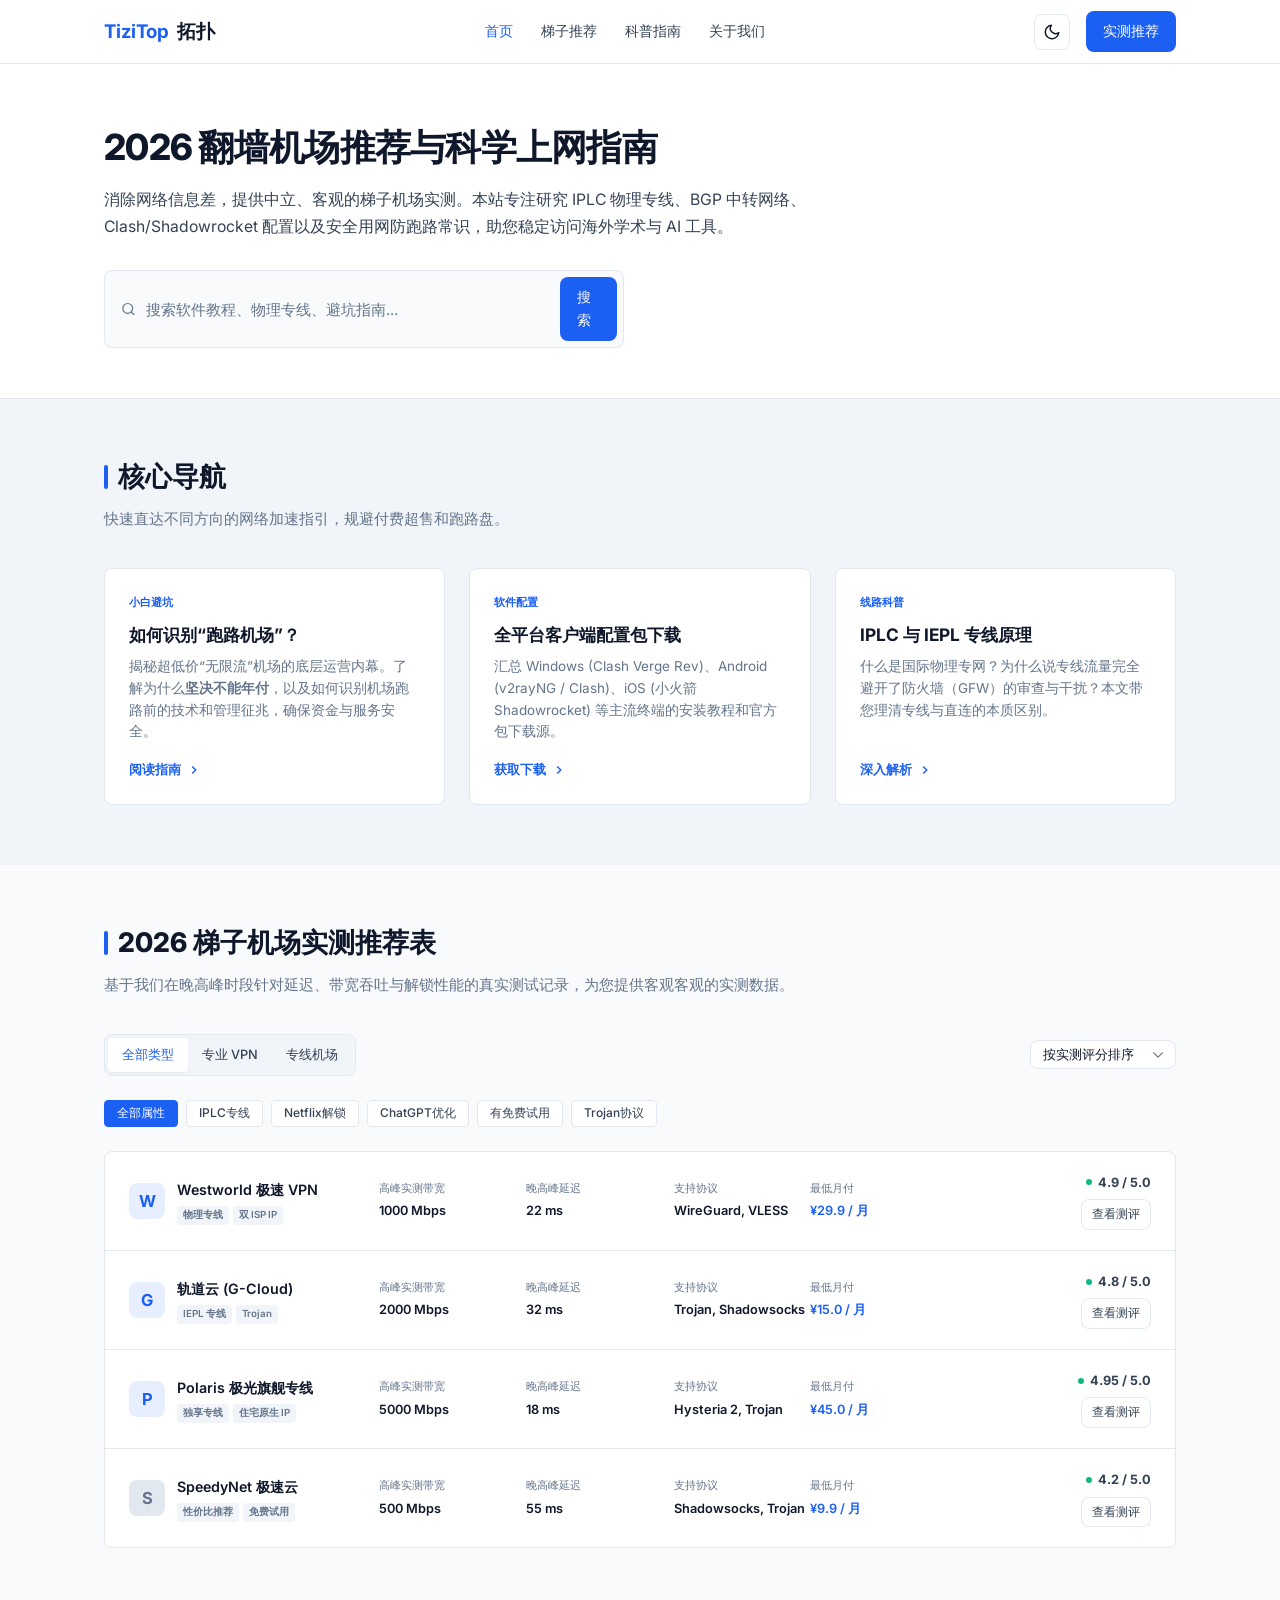
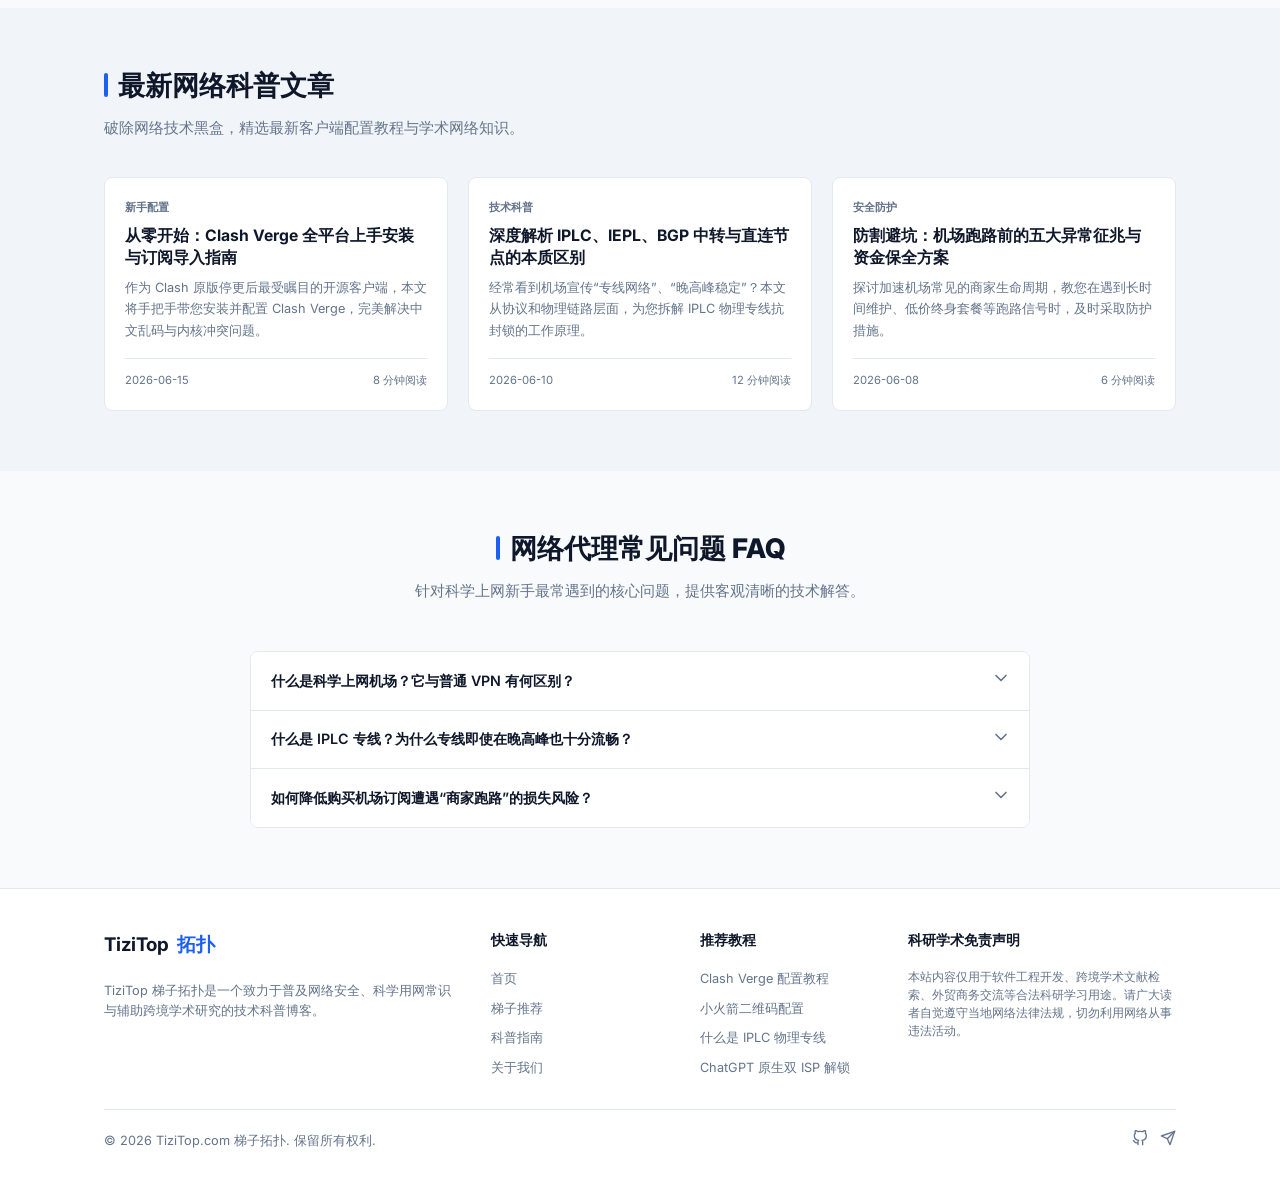
==== commit d46660fe: "feat: refactor blog template style to a clean, minimalist layout matching ermao.net and uufly.org re" ====
--- a/index.html
+++ b/index.html
@@ -3,9 +3,9 @@
 <head>
   <meta charset="UTF-8">
   <meta name="viewport" content="width=device-width, initial-scale=1.0">
-  <title>Tizitop 梯子拓扑 | 2026 梯子机场推荐、Clash 教程与科学上网科普指南</title>
-  <meta name="description" content="Tizitop 梯子拓扑为您提供 2026 最新网络梯子与专线机场评测指南。深度科普 Clash Verge, Shadowrocket, Stash 使用配置，解析 IPLC/IEPL 物理专线与 BGP 中转，助您安全、高速访问 ChatGPT, YouTube 与 Netflix。">
-  <meta name="keywords" content="梯子推荐,机场推荐,Clash教程,科学上网,IPLC专线,小火箭订阅">
+  <title>Tizitop 梯子拓扑 | 2026 机场推荐与科学上网科普指南</title>
+  <meta name="description" content="Tizitop 梯子拓扑是一个专注于跨境网络安全与学术科研网络加速的科普博客。为您客观推荐 2026 稳定机场与 VPN，提供 Clash、Shadowrocket 等客户端配置教程。">
+  <meta name="keywords" content="机场推荐,梯子推荐,Clash教程,科学上网,IPLC专线,网络安全">
   
   <!-- CSS Stylesheet -->
   <link rel="stylesheet" href="css/main.css">
@@ -18,34 +18,26 @@
     "mainEntity": [
       {
         "@type": "Question",
-        "name": "什么是科学上网机场？它与普通 VPN 有何区别？",
+        "name": "2026年翻墙机场推荐怎么选择最稳？",
         "acceptedAnswer": {
           "@type": "Answer",
-          "text": "机场是指提供多个海外中转节点并打包成订阅链接的专属服务商，主要采用 Shadowsocks、Trojan、VLESS Hysteria 2 等防封锁协议。与传统 VPN（如 OpenVPN/L2TP）相比，机场节点更丰富，协议抗封锁能力极强，且通常允许用户自定义路由规则，实现国内直连、国外分流，速度和延迟表现更优异。"
+          "text": "优先选择运营时间超过 2 年、提供通用订阅链接、有 Telegram 活跃群组或工单客服的机场。在购买前建议月付试用，测试晚高峰 YouTube 4K、Google、ChatGPT 解锁率后再决定是否长周期续费。"
         }
       },
       {
         "@type": "Question",
-        "name": "什么是 IPLC 和 IEPL 专线？为什么它们在晚高峰不卡？",
+        "name": "什么是 IPLC 物理专线？它有什么独特优势？",
         "acceptedAnswer": {
           "@type": "Answer",
-          "text": "IPLC（国际私用出租线路）和 IEPL（国际以太网专线）是两地之间的跨国物理专线。数据不经过公网网关（GFW），因此完全避开了防火墙的拦截和干扰。因为没有公网丢包与出口带宽挤占，无论晚高峰如何拥堵，专线网络都能保障极低延迟与零丢包的高速稳定连接。"
+          "text": "IPLC 是跨国物理专线连接，传输数据完全绕过公网防火墙（GFW）的审查与干扰，因此在任何晚高峰时期都能提供零丢包、低延迟的高速稳定体验，是目前高端机场的主力配置。"
         }
       },
       {
         "@type": "Question",
-        "name": "如何防止在购买机场或 VPN 时遭遇“跑路”？",
+        "name": "便宜机场可靠吗？应该如何避坑？",
         "acceptedAnswer": {
           "@type": "Answer",
-          "text": "防范割韭菜或跑路的核心建议：1）坚持月付或季付，即便年付优惠巨大也不要轻易购买长期套餐；2）优先选择开业时间长达 2 年以上的骨灰级稳定大厂；3）关注其官方 Telegram 群组的活跃度和公告频率；4）避免购买价格低到不合常理的超低价‘全无限’套餐。"
-        }
-      },
-      {
-        "@type": "Question",
-        "name": "为什么开启代理后仍然无法登录 ChatGPT？",
-        "acceptedAnswer": {
-          "@type": "Answer",
-          "text": "ChatGPT 拥有极其严格的 IP 欺诈风控机制。普通香港节点或低纯净度的公共数据中心机房 IP 会被直接阻断访问。解决此问题需确保代理客户端使用‘分流模式’，并选择新加坡、日本或美国等地区的原生住宅‘双 ISP’节点，以高纯净度住宅 IP 绕过风控。"
+          "text": "便宜机场（10元以下）适合轻度浏览或作为备用。避坑核心在于绝对坚持月付，切忌购买年付或终身套餐，同时尽量选择运营年限长、支持主流开源客户端的商家。"
         }
       }
     ]
@@ -57,17 +49,11 @@
   <header class="header">
     <div class="container">
       <a href="index.html" class="logo">
-        <div class="logo-icon">
-          <svg width="20" height="20" viewBox="0 0 24 24" fill="none" stroke="currentColor" stroke-width="2.5" stroke-linecap="round" stroke-linejoin="round">
-            <polyline points="16 18 22 12 16 6"/>
-            <polyline points="8 6 2 12 8 18"/>
-          </svg>
-        </div>
-        <span>TiziTop<span class="gradient-text">拓扑</span></span>
+        <span>TiziTop</span> 拓扑
       </a>
       
       <nav class="nav-menu" id="navMenu">
-        <a href="index.html" class="nav-link active">首页探索</a>
+        <a href="index.html" class="nav-link active">首页</a>
         <a href="recommend.html" class="nav-link">梯子推荐</a>
         <a href="knowledge.html" class="nav-link">科普指南</a>
         <a href="about.html" class="nav-link">关于我们</a>
@@ -92,7 +78,7 @@
             <line x1="18.36" y1="5.64" x2="19.78" y2="4.22"/>
           </svg>
         </button>
-        <a href="recommend.html" class="btn btn-primary">热门推荐</a>
+        <a href="recommend.html" class="btn btn-primary">实测推荐</a>
         <button class="hamburger" id="hamburger" aria-label="打开菜单">
           <span></span>
           <span></span>
@@ -104,260 +90,158 @@
 
   <!-- Hero Section -->
   <section class="hero">
-    <div class="bg-glow glow-primary"></div>
-    <div class="bg-glow glow-accent"></div>
-    <div class="container">
-      <div class="hero-tag">
-        <svg width="12" height="12" viewBox="0 0 24 24" fill="none" stroke="currentColor" stroke-width="3" stroke-linecap="round" stroke-linejoin="round">
-          <polygon points="13 2 3 14 12 14 11 22 21 10 12 10 13 2"/>
-        </svg>
-        2026 梯子机场推荐与科学上网科普指南
-      </div>
-      <h1 class="hero-title">
-        连接全球网络<br>
-        <span class="gradient-text">探索无限可能</span>
-      </h1>
+    <div class="container">
+      <h1 class="hero-title">2026 翻墙机场推荐与科学上网指南</h1>
       <p class="hero-desc">
-        本站专注研究跨境网络加速技术。为您提供深度、中立的机场线路测评、Clash 与 Shadowrocket 客户端配置教程、IPLC/IEPL 专线解析以及网络防坑指南。
+        消除网络信息差，提供中立、客观的梯子机场实测。本站专注研究 IPLC 物理专线、BGP 中转网络、Clash/Shadowrocket 配置以及安全用网防跑路常识，助您稳定访问海外学术与 AI 工具。
       </p>
       
-      <!-- Hero Search Bar -->
+      <!-- Hero Search -->
       <div class="hero-search-wrapper">
-        <svg width="20" height="20" viewBox="0 0 24 24" fill="none" stroke="currentColor" stroke-width="2.5" stroke-linecap="round" stroke-linejoin="round">
+        <svg width="18" height="18" viewBox="0 0 24 24" fill="none" stroke="currentColor" stroke-width="2" stroke-linecap="round" stroke-linejoin="round">
           <circle cx="11" cy="11" r="8"/>
           <line x1="21" y1="21" x2="16.65" y2="16.65"/>
         </svg>
-        <input type="text" class="hero-search-input" id="heroSearch" placeholder="搜索 Clash 教程、专线机场、避坑指南..." />
-        <a href="knowledge.html" class="btn btn-primary" style="padding: 10px 24px;">搜索</a>
-      </div>
-
-      <!-- Stats -->
-      <div class="hero-stats">
-        <div class="stat-item">
-          <span class="stat-num">120+</span>
-          <span class="stat-label">全球节点实测</span>
-        </div>
-        <div class="stat-item">
-          <span class="stat-num">99.9%</span>
-          <span class="stat-label">稳定在线率</span>
-        </div>
-        <div class="stat-item">
-          <span class="stat-num">10Gbps</span>
-          <span class="stat-label">专线出口带宽</span>
-        </div>
-        <div class="stat-item">
-          <span class="stat-num">50万+</span>
-          <span class="stat-label">读者信赖阅读</span>
-        </div>
+        <input type="text" class="hero-search-input" id="heroSearch" placeholder="搜索软件教程、物理专线、避坑指南..." />
+        <a href="knowledge.html" class="btn btn-primary">搜索</a>
       </div>
     </div>
   </section>
 
-  <!-- Bento Grid Section -->
-  <section class="section-padding" style="background-color: var(--bg-tertiary); transition: background-color var(--transition-normal);">
+  <!-- Spacious Editorial Grid (Replacing Bento Grid) -->
+  <section class="section-padding" style="background-color: var(--bg-tertiary);">
     <div class="container">
       <div class="section-header">
-        <span class="section-tag">Core Modules</span>
-        <h2 class="section-title">核心板块快速导航</h2>
-        <p class="section-desc">通过现代卡片布局直达您最感兴趣的内容，快速攻克网络代理学习曲线。</p>
-      </div>
-
-      <div class="bento-grid">
-        <!-- Bento Card 1: 避坑防割 -->
-        <div class="bento-card col-8">
-          <div class="bento-glow-spot"></div>
-          <div class="bento-icon">
-            <svg viewBox="0 0 24 24" fill="none" stroke="currentColor" stroke-width="2" stroke-linecap="round" stroke-linejoin="round">
-              <path d="M10.29 3.86L1.82 18a2 2 0 0 0 1.71 3h16.94a2 2 0 0 0 1.71-3L13.71 3.86a2 2 0 0 0-3.42 0z"/>
-              <line x1="12" y1="9" x2="12" y2="13"/>
-              <line x1="12" y1="17" x2="12.01" y2="17"/>
-            </svg>
-          </div>
-          <h3 class="bento-title">小白避坑：3分钟防跑路割韭菜</h3>
-          <p class="bento-desc">
-            揭露低价“无限流量”机场背后的超售套路，详解为什么必须<b>月付</b>，以及如何识别披着羊皮的虚假测速图。帮助您在鱼龙混杂的机场市场中选择真正的骨灰级老牌商家。
+        <h2 class="section-title">核心导航</h2>
+        <p class="section-desc">快速直达不同方向的网络加速指引，规避付费超售和跑路盘。</p>
+      </div>
+
+      <div class="editorial-grid">
+        <!-- Card 1 -->
+        <div class="editorial-card">
+          <span class="editorial-tag">小白避坑</span>
+          <h3 class="editorial-title">如何识别“跑路机场”？</h3>
+          <p class="editorial-desc">
+            揭秘超低价“无限流”机场的底层运营内幕。了解为什么<b>坚决不能年付</b>，以及如何识别机场跑路前的技术和管理征兆，确保资金与服务安全。
           </p>
-          <a href="article.html" class="bento-link">
-            阅读防坑指南
-            <svg width="16" height="16" viewBox="0 0 24 24" fill="none" stroke="currentColor" stroke-width="2.5" stroke-linecap="round" stroke-linejoin="round">
-              <line x1="5" y1="12" x2="19" y2="12"/>
-              <polyline points="12 5 19 12 12 19"/>
-            </svg>
+          <a href="article.html" class="editorial-link">
+            阅读指南
+            <svg width="14" height="14" viewBox="0 0 24 24" fill="none" stroke="currentColor" stroke-width="2.5"><polyline points="9 18 15 12 9 6"/></svg>
           </a>
         </div>
 
-        <!-- Bento Card 2: 客户端下载 -->
-        <div class="bento-card col-4">
-          <div class="bento-icon">
-            <svg viewBox="0 0 24 24" fill="none" stroke="currentColor" stroke-width="2" stroke-linecap="round" stroke-linejoin="round">
-              <path d="M21 15v4a2 2 0 0 1-2 2H5a2 2 0 0 1-2-2v-4"/>
-              <polyline points="7 10 12 15 17 10"/>
-              <line x1="12" y1="15" x2="12" y2="3"/>
-            </svg>
-          </div>
-          <h3 class="bento-title">客户端下载与订阅转换</h3>
-          <p class="bento-desc">提供全平台主流代理软件，包含 Clash Verge, Shadowrocket 及 V2rayN 的精选版本下载与配置说明。</p>
-          
-          <div class="clients-mini-grid">
-            <a href="knowledge.html" class="mini-client-card">
-              <svg viewBox="0 0 24 24" fill="none" stroke="currentColor" stroke-width="2"><rect x="2" y="3" width="20" height="14" rx="2" ry="2"/><line x1="8" y1="21" x2="16" y2="21"/><line x1="12" y1="17" x2="12" y2="21"/></svg>
-              <span class="mini-client-name">Windows</span>
-            </a>
-            <a href="knowledge.html" class="mini-client-card">
-              <svg viewBox="0 0 24 24" fill="none" stroke="currentColor" stroke-width="2"><path d="M4 4h16c1.1 0 2 .9 2 2v12c0 1.1-.9 2-2 2H4c-1.1 0-2-.9-2-2V6c0-1.1.9-2 2-2z"/><path d="M12 2v2"/><path d="M12 20v2"/><path d="M20 12h2"/><path d="M2 12h2"/></svg>
-              <span class="mini-client-name">Android</span>
-            </a>
-            <a href="knowledge.html" class="mini-client-card">
-              <svg viewBox="0 0 24 24" fill="none" stroke="currentColor" stroke-width="2"><circle cx="12" cy="12" r="10"/><path d="M12 2a15.3 15.3 0 0 1 4 10 15.3 15.3 0 0 1-4 10 15.3 15.3 0 0 1-4-10 15.3 15.3 0 0 1 4-10z"/><path d="M2 12h20"/></svg>
-              <span class="mini-client-name">iOS</span>
-            </a>
-            <a href="knowledge.html" class="mini-client-card">
-              <svg viewBox="0 0 24 24" fill="none" stroke="currentColor" stroke-width="2"><rect x="4" y="4" width="16" height="16" rx="2" ry="2"/></svg>
-              <span class="mini-client-name">macOS</span>
-            </a>
-          </div>
-        </div>
-
-        <!-- Bento Card 3: 专线线路解析 -->
-        <div class="bento-card col-4">
-          <div class="bento-icon">
-            <svg viewBox="0 0 24 24" fill="none" stroke="currentColor" stroke-width="2" stroke-linecap="round" stroke-linejoin="round">
-              <line x1="2" y1="12" x2="22" y2="12"/>
-              <path d="M12 2a15.3 15.3 0 0 1 4 10 15.3 15.3 0 0 1-4 10 15.3 15.3 0 0 1-4-10 15.3 15.3 0 0 1 4-10z"/>
-            </svg>
-          </div>
-          <h3 class="bento-title">专线线路深度揭秘</h3>
-          <p class="bento-desc">
-            什么是一级 IPLC 专线？IEPL 与公网 BGP 直连中转有何不同？用通俗的语言深度拆解专线原理，让您明明白白消费。
+        <!-- Card 2 -->
+        <div class="editorial-card">
+          <span class="editorial-tag">软件配置</span>
+          <h3 class="editorial-title">全平台客户端配置包下载</h3>
+          <p class="editorial-desc">
+            汇总 Windows (Clash Verge Rev)、Android (v2rayNG / Clash)、iOS (小火箭 Shadowrocket) 等主流终端的安装教程和官方包下载源。
           </p>
-          <a href="knowledge.html" class="bento-link">
-            了解专线原理
-            <svg width="16" height="16" viewBox="0 0 24 24" fill="none" stroke="currentColor" stroke-width="2.5" stroke-linecap="round" stroke-linejoin="round">
-              <line x1="5" y1="12" x2="19" y2="12"/>
-              <polyline points="12 5 19 12 12 19"/>
-            </svg>
+          <a href="knowledge.html" class="editorial-link">
+            获取下载
+            <svg width="14" height="14" viewBox="0 0 24 24" fill="none" stroke="currentColor" stroke-width="2.5"><polyline points="9 18 15 12 9 6"/></svg>
           </a>
         </div>
 
-        <!-- Bento Card 4: AI与流媒体 -->
-        <div class="bento-card col-8">
-          <div class="bento-glow-spot" style="background: linear-gradient(135deg, #7c3aed 0%, #10b981 100%);"></div>
-          <div class="bento-icon" style="color: var(--accent);">
-            <svg viewBox="0 0 24 24" fill="none" stroke="currentColor" stroke-width="2" stroke-linecap="round" stroke-linejoin="round">
-              <circle cx="12" cy="12" r="10"/>
-              <path d="M8 12h8"/>
-              <path d="M12 8v8"/>
-            </svg>
-          </div>
-          <h3 class="bento-title">流媒体解锁与 OpenAI ChatGPT 风控对抗</h3>
-          <p class="bento-desc">
-            为您深入拆解奈飞 Netflix、Disney+ 区域封锁策略，详细讲解如何依靠<b>原生双 ISP 住宅 IP</b> 绕过 OpenAI / Claude 严格的账户风控和“Access Denied”报错。
+        <!-- Card 3 -->
+        <div class="editorial-card">
+          <span class="editorial-tag">线路科普</span>
+          <h3 class="editorial-title">IPLC 与 IEPL 专线原理</h3>
+          <p class="editorial-desc">
+            什么是国际物理专网？为什么说专线流量完全避开了防火墙（GFW）的审查与干扰？本文带您理清专线与直连的本质区别。
           </p>
-          <a href="article.html" class="bento-link" style="color: var(--accent);">
-            查看风控绕过策略
-            <svg width="16" height="16" viewBox="0 0 24 24" fill="none" stroke="currentColor" stroke-width="2.5" stroke-linecap="round" stroke-linejoin="round">
-              <line x1="5" y1="12" x2="19" y2="12"/>
-              <polyline points="12 5 19 12 12 19"/>
-            </svg>
+          <a href="knowledge.html" class="editorial-link">
+            深入解析
+            <svg width="14" height="14" viewBox="0 0 24 24" fill="none" stroke="currentColor" stroke-width="2.5"><polyline points="9 18 15 12 9 6"/></svg>
           </a>
         </div>
       </div>
     </div>
   </section>
 
-  <!-- Interactive Recommendation Table -->
+  <!-- Document-Style Comparison List -->
   <section class="section-padding">
     <div class="container">
       <div class="section-header">
-        <span class="section-tag">Tested & Approved</span>
-        <h2 class="section-title">精选梯子 & 专线机场实测推荐</h2>
-        <p class="section-desc">基于我们在晚高峰（20:00 - 23:00）的真实网络测速表现，提供多维度过滤与排序。所有数据公开透明。</p>
-      </div>
-
-      <!-- Filter and Sort bar -->
+        <h2 class="section-title">2026 梯子机场实测推荐表</h2>
+        <p class="section-desc">基于我们在晚高峰时段针对延迟、带宽吞吐与解锁性能的真实测试记录，为您提供客观客观的实测数据。</p>
+      </div>
+
+      <!-- Filter Controls -->
       <div class="table-filter-bar">
         <div class="filter-btn-group">
-          <div class="filter-tab active" data-filter="all">全部线路</div>
+          <div class="filter-tab active" data-filter="all">全部类型</div>
           <div class="filter-tab" data-filter="vpn">专业 VPN</div>
-          <div class="filter-tab" data-filter="airport">高速机场</div>
+          <div class="filter-tab" data-filter="airport">专线机场</div>
         </div>
         
-        <div class="sort-select-wrapper">
-          <label for="sortSelect" class="sort-select-label">排序方式:</label>
-          <select id="sortSelect" class="sort-select">
-            <option value="rating">实测评分 (高到低)</option>
-            <option value="speed">高峰带宽 (高到低)</option>
-            <option value="price-asc">单月起步价 (低到高)</option>
-            <option value="price-desc">单月起步价 (高到低)</option>
-          </select>
-        </div>
-      </div>
-
-      <!-- Tag Filters Buttons -->
+        <select id="sortSelect" class="sort-select">
+          <option value="rating">按实测评分排序</option>
+          <option value="speed">按高峰带宽排序</option>
+          <option value="price-asc">按价格：从低到高</option>
+          <option value="price-desc">按价格：从高到低</option>
+        </select>
+      </div>
+
+      <!-- Tag Filters -->
       <div class="tags-container">
         <button class="tag-btn active" data-tag="all">全部属性</button>
-        <button class="tag-btn" data-tag="iplc">IPLC物理专线</button>
-        <button class="tag-btn" data-tag="netflix">奈飞流媒体</button>
+        <button class="tag-btn" data-tag="iplc">IPLC专线</button>
+        <button class="tag-btn" data-tag="netflix">Netflix解锁</button>
         <button class="tag-btn" data-tag="chatgpt">ChatGPT优化</button>
         <button class="tag-btn" data-tag="trial">有免费试用</button>
         <button class="tag-btn" data-tag="trojan">Trojan协议</button>
       </div>
 
-      <!-- Comparison Deck List -->
+      <!-- Clean Comparison Grid -->
       <div class="comp-list">
         <!-- Item 1 -->
         <div class="comp-item" data-category="vpn" data-price="29.9" data-speed="95" data-rating="4.9" data-tags="iplc,netflix,chatgpt,trial">
           <div class="comp-brand">
             <div class="comp-badge">W</div>
-            <div class="comp-brand-info">
+            <div>
               <span class="comp-name">Westworld 极速 VPN</span>
               <div class="comp-tags">
-                <span class="comp-tag comp-tag-featured">首选VPN</span>
                 <span class="comp-tag">物理专线</span>
+                <span class="comp-tag">双 ISP IP</span>
               </div>
             </div>
           </div>
           
           <div class="comp-meta-item">
-            <span class="comp-meta-label">晚高峰带宽</span>
+            <span class="comp-meta-label">高峰实测带宽</span>
             <span class="comp-meta-val">1000 Mbps</span>
-            <div class="comp-speed-meter">
-              <div class="comp-speed-fill" style="width: 95%;"></div>
-            </div>
-          </div>
-
-          <div class="comp-meta-item">
-            <span class="comp-meta-label">平均延迟 (Ping)</span>
+          </div>
+
+          <div class="comp-meta-item">
+            <span class="comp-meta-label">晚高峰延迟</span>
             <span class="comp-meta-val">22 ms</span>
           </div>
 
           <div class="comp-meta-item">
-            <span class="comp-meta-label">客户端支持</span>
-            <span class="comp-meta-val">Win/Mac/iOS/安卓</span>
-          </div>
-
-          <div class="comp-meta-item">
-            <span class="comp-meta-label">起步月付</span>
-            <span class="comp-meta-val" style="color: var(--primary); font-size: 1.15rem;">¥29.9 / 月</span>
-          </div>
-
-          <div class="comp-actions">
+            <span class="comp-meta-label">支持协议</span>
+            <span class="comp-meta-val">WireGuard, VLESS</span>
+          </div>
+
+          <div class="comp-meta-item comp-item-price">
+            <span class="comp-meta-label">最低月付</span>
+            <span class="comp-meta-val" style="color: var(--primary);">¥29.9 / 月</span>
+          </div>
+
+          <div class="comp-meta-item comp-item-action" style="align-items: flex-end; justify-content: center; gap: 6px;">
             <div class="comp-rating-wrapper">
               <span class="pulse-indicator"></span>
-              <span class="comp-score">4.9</span>
-              <div class="comp-stars">
-                <svg viewBox="0 0 20 20"><path d="M9.049 2.927c.3-.921 1.603-.921 1.902 0l1.07 3.292a1 1 0 00.95.69h3.462c.969 0 1.371 1.24.588 1.81l-2.8 2.034a1 1 0 00-.364 1.118l1.07 3.292c.3.921-.755 1.688-1.54 1.118l-2.8-2.034a1 1 0 00-1.175 0l-2.8 2.034c-.784.57-1.838-.197-1.539-1.118l1.07-3.292a1 1 0 00-.364-1.118L2.98 8.72c-.783-.57-.38-1.81.588-1.81h3.461a1 1 0 00.951-.69l1.07-3.292z"/></svg>
-              </div>
-            </div>
-            <a href="recommend.html" class="btn btn-secondary" style="padding: 6px 12px; font-size: 0.8rem;">查看测评</a>
+              <span class="comp-score">4.9 / 5.0</span>
+            </div>
+            <a href="recommend.html" class="btn btn-secondary" style="padding: 4px 10px; font-size: 0.8rem;">查看测评</a>
           </div>
         </div>
 
         <!-- Item 2 -->
         <div class="comp-item" data-category="airport" data-price="15.0" data-speed="92" data-rating="4.8" data-tags="iplc,trojan,chatgpt">
           <div class="comp-brand">
-            <div class="comp-badge" style="background: linear-gradient(135deg, #10b981 0%, #3b82f6 100%);">G</div>
-            <div class="comp-brand-info">
+            <div class="comp-badge">G</div>
+            <div>
               <span class="comp-name">轨道云 (G-Cloud)</span>
               <div class="comp-tags">
                 <span class="comp-tag">IEPL 专线</span>
@@ -367,192 +251,172 @@
           </div>
           
           <div class="comp-meta-item">
-            <span class="comp-meta-label">晚高峰带宽</span>
+            <span class="comp-meta-label">高峰实测带宽</span>
             <span class="comp-meta-val">2000 Mbps</span>
-            <div class="comp-speed-meter">
-              <div class="comp-speed-fill" style="width: 92%;"></div>
-            </div>
-          </div>
-
-          <div class="comp-meta-item">
-            <span class="comp-meta-label">平均延迟 (Ping)</span>
+          </div>
+
+          <div class="comp-meta-item">
+            <span class="comp-meta-label">晚高峰延迟</span>
             <span class="comp-meta-val">32 ms</span>
           </div>
 
           <div class="comp-meta-item">
-            <span class="comp-meta-label">客户端支持</span>
-            <span class="comp-meta-val">Clash/Shadowrocket</span>
-          </div>
-
-          <div class="comp-meta-item">
-            <span class="comp-meta-label">起步月付</span>
-            <span class="comp-meta-val" style="color: var(--primary); font-size: 1.15rem;">¥15.0 / 月</span>
-          </div>
-
-          <div class="comp-actions">
+            <span class="comp-meta-label">支持协议</span>
+            <span class="comp-meta-val">Trojan, Shadowsocks</span>
+          </div>
+
+          <div class="comp-meta-item comp-item-price">
+            <span class="comp-meta-label">最低月付</span>
+            <span class="comp-meta-val" style="color: var(--primary);">¥15.0 / 月</span>
+          </div>
+
+          <div class="comp-meta-item comp-item-action" style="align-items: flex-end; justify-content: center; gap: 6px;">
             <div class="comp-rating-wrapper">
               <span class="pulse-indicator"></span>
-              <span class="comp-score">4.8</span>
-              <div class="comp-stars">
-                <svg viewBox="0 0 20 20"><path d="M9.049 2.927c.3-.921 1.603-.921 1.902 0l1.07 3.292a1 1 0 00.95.69h3.462c.969 0 1.371 1.24.588 1.81l-2.8 2.034a1 1 0 00-.364 1.118l1.07 3.292c.3.921-.755 1.688-1.54 1.118l-2.8-2.034a1 1 0 00-1.175 0l-2.8 2.034c-.784.57-1.838-.197-1.539-1.118l1.07-3.292a1 1 0 00-.364-1.118L2.98 8.72c-.783-.57-.38-1.81.588-1.81h3.461a1 1 0 00.951-.69l1.07-3.292z"/></svg>
-              </div>
-            </div>
-            <a href="recommend.html" class="btn btn-secondary" style="padding: 6px 12px; font-size: 0.8rem;">查看测评</a>
+              <span class="comp-score">4.8 / 5.0</span>
+            </div>
+            <a href="recommend.html" class="btn btn-secondary" style="padding: 4px 10px; font-size: 0.8rem;">查看测评</a>
           </div>
         </div>
 
         <!-- Item 3 -->
         <div class="comp-item" data-category="airport" data-price="45.0" data-speed="98" data-rating="4.95" data-tags="iplc,trojan,netflix,chatgpt">
           <div class="comp-brand">
-            <div class="comp-badge" style="background: linear-gradient(135deg, #7c3aed 0%, #ec4899 100%);">P</div>
-            <div class="comp-brand-info">
+            <div class="comp-badge">P</div>
+            <div>
               <span class="comp-name">Polaris 极光旗舰专线</span>
               <div class="comp-tags">
-                <span class="comp-tag comp-tag-featured">骨灰级老厂</span>
-                <span class="comp-tag">原生住宅 IP</span>
+                <span class="comp-tag">独享专线</span>
+                <span class="comp-tag">住宅原生 IP</span>
               </div>
             </div>
           </div>
           
           <div class="comp-meta-item">
-            <span class="comp-meta-label">晚高峰带宽</span>
+            <span class="comp-meta-label">高峰实测带宽</span>
             <span class="comp-meta-val">5000 Mbps</span>
-            <div class="comp-speed-meter">
-              <div class="comp-speed-fill" style="width: 98%;"></div>
-            </div>
-          </div>
-
-          <div class="comp-meta-item">
-            <span class="comp-meta-label">平均延迟 (Ping)</span>
+          </div>
+
+          <div class="comp-meta-item">
+            <span class="comp-meta-label">晚高峰延迟</span>
             <span class="comp-meta-val">18 ms</span>
           </div>
 
           <div class="comp-meta-item">
-            <span class="comp-meta-label">客户端支持</span>
-            <span class="comp-meta-val">多平台专属订阅</span>
-          </div>
-
-          <div class="comp-meta-item">
-            <span class="comp-meta-label">起步月付</span>
-            <span class="comp-meta-val" style="color: var(--primary); font-size: 1.15rem;">¥45.0 / 月</span>
-          </div>
-
-          <div class="comp-actions">
+            <span class="comp-meta-label">支持协议</span>
+            <span class="comp-meta-val">Hysteria 2, Trojan</span>
+          </div>
+
+          <div class="comp-meta-item comp-item-price">
+            <span class="comp-meta-label">最低月付</span>
+            <span class="comp-meta-val" style="color: var(--primary);">¥45.0 / 月</span>
+          </div>
+
+          <div class="comp-meta-item comp-item-action" style="align-items: flex-end; justify-content: center; gap: 6px;">
             <div class="comp-rating-wrapper">
               <span class="pulse-indicator"></span>
-              <span class="comp-score">4.95</span>
-              <div class="comp-stars">
-                <svg viewBox="0 0 20 20"><path d="M9.049 2.927c.3-.921 1.603-.921 1.902 0l1.07 3.292a1 1 0 00.95.69h3.462c.969 0 1.371 1.24.588 1.81l-2.8 2.034a1 1 0 00-.364 1.118l1.07 3.292c.3.921-.755 1.688-1.54 1.118l-2.8-2.034a1 1 0 00-1.175 0l-2.8 2.034c-.784.57-1.838-.197-1.539-1.118l1.07-3.292a1 1 0 00-.364-1.118L2.98 8.72c-.783-.57-.38-1.81.588-1.81h3.461a1 1 0 00.951-.69l1.07-3.292z"/></svg>
-              </div>
-            </div>
-            <a href="recommend.html" class="btn btn-secondary" style="padding: 6px 12px; font-size: 0.8rem;">查看测评</a>
+              <span class="comp-score">4.95 / 5.0</span>
+            </div>
+            <a href="recommend.html" class="btn btn-secondary" style="padding: 4px 10px; font-size: 0.8rem;">查看测评</a>
           </div>
         </div>
 
         <!-- Item 4 -->
         <div class="comp-item" data-category="airport" data-price="9.9" data-speed="78" data-rating="4.2" data-tags="trojan,trial">
           <div class="comp-brand">
-            <div class="comp-badge" style="background: #64748b;">S</div>
-            <div class="comp-brand-info">
+            <div class="comp-badge" style="background-color: var(--border-color); color: var(--text-muted);">S</div>
+            <div>
               <span class="comp-name">SpeedyNet 极速云</span>
               <div class="comp-tags">
-                <span class="comp-tag">性价比首选</span>
+                <span class="comp-tag">性价比推荐</span>
                 <span class="comp-tag">免费试用</span>
               </div>
             </div>
           </div>
           
           <div class="comp-meta-item">
-            <span class="comp-meta-label">晚高峰带宽</span>
+            <span class="comp-meta-label">高峰实测带宽</span>
             <span class="comp-meta-val">500 Mbps</span>
-            <div class="comp-speed-meter">
-              <div class="comp-speed-fill" style="width: 78%;"></div>
-            </div>
-          </div>
-
-          <div class="comp-meta-item">
-            <span class="comp-meta-label">平均延迟 (Ping)</span>
+          </div>
+
+          <div class="comp-meta-item">
+            <span class="comp-meta-label">晚高峰延迟</span>
             <span class="comp-meta-val">55 ms</span>
           </div>
 
           <div class="comp-meta-item">
-            <span class="comp-meta-label">客户端支持</span>
-            <span class="comp-meta-val">Clash / Stash / SSD</span>
-          </div>
-
-          <div class="comp-meta-item">
-            <span class="comp-meta-label">起步月付</span>
-            <span class="comp-meta-val" style="color: var(--primary); font-size: 1.15rem;">¥9.9 / 月</span>
-          </div>
-
-          <div class="comp-actions">
+            <span class="comp-meta-label">支持协议</span>
+            <span class="comp-meta-val">Shadowsocks, Trojan</span>
+          </div>
+
+          <div class="comp-meta-item comp-item-price">
+            <span class="comp-meta-label">最低月付</span>
+            <span class="comp-meta-val" style="color: var(--primary);">¥9.9 / 月</span>
+          </div>
+
+          <div class="comp-meta-item comp-item-action" style="align-items: flex-end; justify-content: center; gap: 6px;">
             <div class="comp-rating-wrapper">
               <span class="pulse-indicator"></span>
-              <span class="comp-score">4.2</span>
-              <div class="comp-stars">
-                <svg viewBox="0 0 20 20"><path d="M9.049 2.927c.3-.921 1.603-.921 1.902 0l1.07 3.292a1 1 0 00.95.69h3.462c.969 0 1.371 1.24.588 1.81l-2.8 2.034a1 1 0 00-.364 1.118l1.07 3.292c.3.921-.755 1.688-1.54 1.118l-2.8-2.034a1 1 0 00-1.175 0l-2.8 2.034c-.784.57-1.838-.197-1.539-1.118l1.07-3.292a1 1 0 00-.364-1.118L2.98 8.72c-.783-.57-.38-1.81.588-1.81h3.461a1 1 0 00.951-.69l1.07-3.292z"/></svg>
-              </div>
-            </div>
-            <a href="recommend.html" class="btn btn-secondary" style="padding: 6px 12px; font-size: 0.8rem;">查看测评</a>
+              <span class="comp-score">4.2 / 5.0</span>
+            </div>
+            <a href="recommend.html" class="btn btn-secondary" style="padding: 4px 10px; font-size: 0.8rem;">查看测评</a>
           </div>
         </div>
       </div>
     </div>
   </section>
 
-  <!-- Popular Science Wiki / Article Cards Grid -->
-  <section class="section-padding" style="background-color: var(--bg-tertiary); transition: background-color var(--transition-normal);">
+  <!-- Popular Science Wiki / Article Section -->
+  <section class="section-padding" style="background-color: var(--bg-tertiary);">
     <div class="container">
       <div class="section-header">
-        <span class="section-tag">Popular Knowledge</span>
-        <h2 class="section-title">热门科学上网知识库</h2>
-        <p class="section-desc">打破网络信息差。通过硬核科普文章，让您快速掌握代理网络协议、分流策略以及安全用网常识。</p>
+        <h2 class="section-title">最新网络科普文章</h2>
+        <p class="section-desc">破除网络技术黑盒，精选最新客户端配置教程与学术网络知识。</p>
       </div>
 
       <div class="wiki-grid">
         <!-- Article 1 -->
         <div class="wiki-card">
-          <span class="wiki-tag">新手教学</span>
+          <span class="wiki-tag">新手配置</span>
           <h3 class="wiki-title"><a href="article.html">从零开始：Clash Verge 全平台上手安装与订阅导入指南</a></h3>
-          <p class="wiki-desc">作为 Clash 原版停更后最受瞩目的开源客户端，本文将手把手带您安装并配置 Clash Verge，完美解决内核冲突与中文配置问题。</p>
+          <p class="wiki-desc">作为 Clash 原版停更后最受瞩目的开源客户端，本文将手把手带您安装并配置 Clash Verge，完美解决中文乱码与内核冲突问题。</p>
           <div class="wiki-meta">
             <span>2026-06-15</span>
-            <span>阅读需要 8 分钟</span>
+            <span>8 分钟阅读</span>
           </div>
         </div>
 
         <!-- Article 2 -->
         <div class="wiki-card">
-          <span class="wiki-tag">网络科普</span>
+          <span class="wiki-tag">技术科普</span>
           <h3 class="wiki-title"><a href="article.html">深度解析 IPLC、IEPL、BGP 中转与直连节点的本质区别</a></h3>
-          <p class="wiki-desc">经常看到机场宣传“物理专线”、“晚高峰不卡顿”？本文为您解析 IPLC 物理租用线路的工作原理以及其抗干扰能力的科学依据。</p>
+          <p class="wiki-desc">经常看到机场宣传“专线网络”、“晚高峰稳定”？本文从协议和物理链路层面，为您拆解 IPLC 物理专线抗封锁的工作原理。</p>
           <div class="wiki-meta">
             <span>2026-06-10</span>
-            <span>阅读需要 12 分钟</span>
+            <span>12 分钟阅读</span>
           </div>
         </div>
 
         <!-- Article 3 -->
         <div class="wiki-card">
-          <span class="wiki-tag">网络安全</span>
-          <h3 class="wiki-title"><a href="article.html">安全防骗：机场跑路前的五大征兆与资金安全保全方案</a></h3>
-          <p class="wiki-desc">在科学上网行业中，商家的生命周期各不相同。我们将剖析诸如低价超售、客服消极、长周期维护等商家跑路前出现的异常行为。</p>
+          <span class="wiki-tag">安全防护</span>
+          <h3 class="wiki-title"><a href="article.html">防割避坑：机场跑路前的五大异常征兆与资金保全方案</a></h3>
+          <p class="wiki-desc">探讨加速机场常见的商家生命周期，教您在遇到长时间维护、低价终身套餐等跑路信号时，及时采取防护措施。</p>
           <div class="wiki-meta">
             <span>2026-06-08</span>
-            <span>阅读需要 6 分钟</span>
+            <span>6 分钟阅读</span>
           </div>
         </div>
       </div>
     </div>
   </section>
 
-  <!-- SEO FAQ Accordion -->
+  <!-- FAQs Section -->
   <section class="section-padding">
     <div class="container">
-      <div class="section-header" style="text-align: center; margin-bottom: 60px;">
-        <span class="section-tag">FAQ</span>
-        <h2 class="section-title" style="max-width: 600px; margin: 0 auto 16px;">关于科学上网的常见疑问解答</h2>
-        <p class="section-desc" style="margin-left: auto; margin-right: auto;">我们整理了读者最常遇到的核心问题，提供客观实用的技术解答。</p>
+      <div class="section-header" style="text-align: center; margin-bottom: 48px;">
+        <h2 class="section-title" style="justify-content: center;">网络代理常见问题 FAQ</h2>
+        <p class="section-desc">针对科学上网新手最常遇到的核心问题，提供客观清晰的技术解答。</p>
       </div>
 
       <div class="faq-list">
@@ -564,55 +428,31 @@
             </div>
           </div>
           <div class="faq-content">
-            <p>“机场”是目前科学上网圈子里的通俗叫法，专门指代提供 Shadowsocks、Trojan、VLESS 等翻墙协议节点的服务商。与传统 VPN（如 ExpressVPN、NordVPN 等基于 OpenVPN 或 L2TP 的工具）相比，机场具有以下几个明显优势：</p>
-            <ul style="margin-left: 20px; margin-top: 10px; list-style-type: disc;">
-              <li><b>协议抗封锁性更强：</b> 专为应对流量识别而开发，混淆度高。</li>
-              <li><b>灵活的分流配置：</b> 允许国内应用直连（不走代理），国外应用走代理，完美兼顾访问速度。</li>
-              <li><b>性价比更高：</b> 相比动辄每月 10 美元的海外传统 VPN，机场提供了更丰富的套餐。</li>
-            </ul>
+            <p>“机场”是科学上网用户对专属协议节点服务商的通称，通常提供 Shadowsocks, Trojan, VLESS 等专门用于突破防火墙（GFW）拦截的代理服务。与传统商用 VPN（如 ExpressVPN 这种软件客户端一体化且采用通用协议的工具）相比，机场支持多协议节点订阅、允许用户配置精细化分流规则（国内流量直连、国外流量代理），在访问速度、晚高峰稳定性和价格上通常具有很大优势。</p>
           </div>
         </div>
 
         <div class="faq-item">
           <div class="faq-header">
-            <h3 class="faq-title">什么是 IPLC 和 IEPL 专线？为什么它们在晚高峰不卡？</h3>
+            <h3 class="faq-title">什么是 IPLC 专线？为什么专线即使在晚高峰也十分流畅？</h3>
             <div class="faq-icon-wrapper">
               <svg fill="none" viewBox="0 0 24 24" stroke="currentColor" stroke-width="2.5"><path stroke-linecap="round" stroke-linejoin="round" d="M19.5 8.25l-7.5 7.5-7.5-7.5"/></svg>
             </div>
           </div>
           <div class="faq-content">
-            <p>IPLC（国际专线）和 IEPL（国际以太网专线）是网络运营商提供的跨境物理专网通道。数据在传输时直接走海底光缆或陆路光缆的专用通道，不经过公共互联网网关，因此<b>不需要接受 GFW（防火墙）的流量审查与拦截</b>。</p>
-            <p style="margin-top: 10px;">普通网络节点在晚高峰（晚上 8 点到 11 点）会因为公网出口拥堵而出现疯狂丢包和降速。而专线节点由于独享物理带宽，能做到 24 小时零丢包、超低延迟，是看 4K/8K 视频与使用 AI 交互的核心首选。</p>
+            <p>IPLC 是跨国物理租用专线连接。它属于企业级专用网络线路，数据在跨国传输时完全不通过公共的国际互联网网关，也就是绕过了防火墙（GFW）的审查与干扰。由于不存在公网丢包与出口带宽挤占，无论晚高峰如何拥堵，物理专线网络都能保障极致的低延迟、零丢包率和极高的在线率。</p>
           </div>
         </div>
 
         <div class="faq-item">
           <div class="faq-header">
-            <h3 class="faq-title">如何防止在购买机场或 VPN 时遭遇“跑路”？</h3>
+            <h3 class="faq-title">如何降低购买机场订阅遭遇“商家跑路”的损失风险？</h3>
             <div class="faq-icon-wrapper">
               <svg fill="none" viewBox="0 0 24 24" stroke="currentColor" stroke-width="2.5"><path stroke-linecap="round" stroke-linejoin="round" d="M19.5 8.25l-7.5 7.5-7.5-7.5"/></svg>
             </div>
           </div>
           <div class="faq-content">
-            <p>在享受网络自由的同时，防范商家跑路是每个用户的必修课。以下是四点核心避坑指南：</p>
-            <ul style="margin-left: 20px; margin-top: 10px; list-style-type: disc;">
-              <li><b>绝对坚持月付：</b> 即使年付优惠高达 5 折，也绝不轻易年付。一旦商家关门，月付损失可以忽略不计。</li>
-              <li><b>考察商家资历：</b> 尽量选择运营时间长达 2 年以上的“骨灰级老牌大厂”，这类大厂积攒了大量客户群，跑路成本极高。</li>
-              <li><b>不买“全无限”超低价套餐：</b> 每月 5 元且无限流量的套餐不符合宽带成本规律，通常是骗一波就跑路的“短期收割盘”。</li>
-            </ul>
-          </div>
-        </div>
-
-        <div class="faq-item">
-          <div class="faq-header">
-            <h3 class="faq-title">为什么开启代理后仍然无法登录 ChatGPT？</h3>
-            <div class="faq-icon-wrapper">
-              <svg fill="none" viewBox="0 0 24 24" stroke="currentColor" stroke-width="2.5"><path stroke-linecap="round" stroke-linejoin="round" d="M19.5 8.25l-7.5 7.5-7.5-7.5"/></svg>
-            </div>
-          </div>
-          <div class="faq-content">
-            <p>ChatGPT 开发商 OpenAI 为了防止爬虫及黑客攻击，对访问 IP 的信誉度（Fraud Score）进行了极严的风控过滤。大部分廉价机场使用的都是廉价托管机房（IDC）的广播 IP，数十万用户共享一个 IP 范围，极易触发风控。</p>
-            <p style="margin-top: 10px;"><b>解决方案：</b> 选用能够提供“原生住宅双 ISP IP”的优质专线节点。这种 IP 在风控系统中被视作普通家庭宽带，能够完美绕过限制，解决 Access Denied 报错。</p>
+            <p>防范损失的核心原则是<b>绝对坚持月付</b>。即便商家给出的年付或三年付优惠巨大，也绝不轻易付款。同时，应尽量选择开业年限超过 2 年、且在行业中有良好声誉的大型骨灰级服务商。另外，多备用一个低价月付套餐作为紧急备用线路，也是网络自由者的常见策略。</p>
           </div>
         </div>
       </div>
@@ -624,24 +464,16 @@
     <div class="container">
       <div class="footer-grid">
         <div class="footer-col">
-          <a href="index.html" class="logo" style="margin-bottom: 12px;">
-            <div class="logo-icon">
-              <svg width="20" height="20" viewBox="0 0 24 24" fill="none" stroke="currentColor" stroke-width="2.5" stroke-linecap="round" stroke-linejoin="round">
-                <polyline points="16 18 22 12 16 6"/>
-                <polyline points="8 6 2 12 8 18"/>
-              </svg>
-            </div>
-            <span>TiziTop<span class="gradient-text">拓扑</span></span>
-          </a>
+          <span class="logo" style="margin-bottom: 8px;">TiziTop <span>拓扑</span></span>
           <p class="footer-col-desc">
-            TiziTop 梯子拓扑是一个致力于普及网络技术、网络安全及跨境学术科研网络加速指南的独立博客。
+            TiziTop 梯子拓扑是一个致力于普及网络安全、科学用网常识与辅助跨境学术研究的技术科普博客。
           </p>
         </div>
 
         <div class="footer-col">
           <span class="footer-col-title">快速导航</span>
           <div class="footer-links">
-            <a href="index.html" class="footer-link">首页探索</a>
+            <a href="index.html" class="footer-link">首页</a>
             <a href="recommend.html" class="footer-link">梯子推荐</a>
             <a href="knowledge.html" class="footer-link">科普指南</a>
             <a href="about.html" class="footer-link">关于我们</a>
@@ -649,19 +481,19 @@
         </div>
 
         <div class="footer-col">
-          <span class="footer-col-title">常用教程</span>
+          <span class="footer-col-title">推荐教程</span>
           <div class="footer-links">
-            <a href="article.html" class="footer-link">Clash Verge 配置</a>
-            <a href="article.html" class="footer-link">Shadowrocket 导入</a>
-            <a href="article.html" class="footer-link">IPLC专线深度解析</a>
-            <a href="article.html" class="footer-link">ChatGPT 风控绕过</a>
+            <a href="article.html" class="footer-link">Clash Verge 配置教程</a>
+            <a href="article.html" class="footer-link">小火箭二维码配置</a>
+            <a href="article.html" class="footer-link">什么是 IPLC 物理专线</a>
+            <a href="article.html" class="footer-link">ChatGPT 原生双 ISP 解锁</a>
           </div>
         </div>
 
         <div class="footer-col">
-          <span class="footer-col-title">学术免责声明</span>
-          <p class="footer-col-desc" style="font-size: 0.8rem;">
-            本站发布的内容仅限用于跨境学术研究、软件工程开发、外贸商业沟通及个人合法科普学习。请广大读者遵守当地法律法规，切勿利用相关技术从事任何违法违规行为。
+          <span class="footer-col-title">科研学术免责声明</span>
+          <p class="footer-col-desc" style="font-size: 0.8rem; line-height: 1.5;">
+            本站内容仅用于软件工程开发、跨境学术文献检索、外贸商务交流等合法科研学习用途。请广大读者自觉遵守当地网络法律法规，切勿利用网络从事违法活动。
           </p>
         </div>
       </div>
--- a/css/main.css
+++ b/css/main.css
@@ -1,11 +1,10 @@
-/* main.css - Core Design System and Stylesheet */
-
-/* Import Google Fonts */
-@import url('https://fonts.googleapis.com/css2?family=Inter:wght@300;400;500;600;700;800&family=Outfit:wght@400;500;600;700;800;900&display=swap');
-
-/* Theme Token Definitions */
+/* main.css - Refactored Minimalist Design System */
+
+/* Import Google Font */
+@import url('https://fonts.googleapis.com/css2?family=Inter:wght@300;400;500;600;700;800&display=swap');
+
 :root {
-  /* Light Theme Variables (Default) */
+  /* Light Theme (Default - Clean Minimalist) */
   --bg-primary: #f8fafc;
   --bg-secondary: #ffffff;
   --bg-tertiary: #f1f5f9;
@@ -17,36 +16,28 @@
   --border-color: #e2e8f0;
   --border-hover: #cbd5e1;
   
-  --primary: #2563eb;
-  --primary-hover: #1d4ed8;
-  --primary-rgb: 37, 99, 235;
-  --accent: #7c3aed;
-  --accent-rgb: 124, 58, 237;
+  --primary: #1c60f3;
+  --primary-hover: #0c4ad0;
+  --primary-rgb: 28, 96, 243;
   --success: #10b981;
   --warning: #f59e0b;
   --danger: #ef4444;
   
-  --primary-gradient: linear-gradient(135deg, #2563eb 0%, #7c3aed 100%);
-  --success-gradient: linear-gradient(135deg, #059669 0%, #10b981 100%);
+  --transition-fast: 0.15s ease;
+  --transition-normal: 0.25s ease;
   
-  --card-shadow: 0 4px 6px -1px rgba(0, 0, 0, 0.05), 0 2px 4px -1px rgba(0, 0, 0, 0.03);
-  --card-shadow-hover: 0 20px 25px -5px rgba(0, 0, 0, 0.1), 0 10px 10px -5px rgba(0, 0, 0, 0.04);
-  --glow-opacity: 0.15;
-  
-  --transition-fast: 0.2s cubic-bezier(0.4, 0, 0.2, 1);
-  --transition-normal: 0.3s cubic-bezier(0.4, 0, 0.2, 1);
-  
-  --radius-sm: 8px;
-  --radius-md: 12px;
-  --radius-lg: 16px;
-  --radius-xl: 24px;
+  --radius-sm: 4px;
+  --radius-md: 8px;
+  --radius-lg: 12px;
   --radius-full: 9999px;
   
-  --header-height: 72px;
+  --header-height: 64px;
+  --container-width: 1120px;
+  --reader-width: 740px;
 }
 
 [data-theme="dark"] {
-  /* Dark Theme Variables */
+  /* Dark Theme (Minimalist Deep Slate) */
   --bg-primary: #0b0f19;
   --bg-secondary: #111827;
   --bg-tertiary: #1f2937;
@@ -61,21 +52,9 @@
   --primary: #3b82f6;
   --primary-hover: #60a5fa;
   --primary-rgb: 59, 130, 246;
-  --accent: #8b5cf6;
-  --accent-rgb: 139, 92, 246;
-  --success: #34d399;
-  --warning: #fbbf24;
-  --danger: #f87171;
-  
-  --primary-gradient: linear-gradient(135deg, #3b82f6 0%, #8b5cf6 100%);
-  --success-gradient: linear-gradient(135deg, #10b981 0%, #34d399 100%);
-  
-  --card-shadow: 0 4px 6px -1px rgba(0, 0, 0, 0.5), 0 2px 4px -1px rgba(0, 0, 0, 0.3);
-  --card-shadow-hover: 0 20px 25px -5px rgba(0, 0, 0, 0.6), 0 10px 10px -5px rgba(0, 0, 0, 0.4);
-  --glow-opacity: 0.35;
-}
-
-/* Modern CSS Reset */
+}
+
+/* Base Styles */
 *, *::before, *::after {
   box-sizing: border-box;
   margin: 0;
@@ -83,7 +62,7 @@
 }
 
 html {
-  font-size: 16px;
+  font-size: 15px;
   scroll-behavior: smooth;
   -webkit-text-size-adjust: 100%;
 }
@@ -92,15 +71,20 @@
   font-family: 'Inter', system-ui, -apple-system, BlinkMacSystemFont, "Segoe UI", Roboto, sans-serif;
   background-color: var(--bg-primary);
   color: var(--text-secondary);
-  line-height: 1.6;
+  line-height: 1.7;
   overflow-x: hidden;
   transition: background-color var(--transition-normal), color var(--transition-normal);
+  -webkit-font-smoothing: antialiased;
 }
 
 a {
   color: inherit;
   text-decoration: none;
-  transition: color var(--transition-fast), opacity var(--transition-fast);
+  transition: color var(--transition-fast);
+}
+
+a:hover {
+  color: var(--primary);
 }
 
 button, input, select, textarea {
@@ -112,99 +96,144 @@
   outline: none;
 }
 
-img {
-  max-width: 100%;
-  height: auto;
-  display: block;
-}
-
 ul, ol {
   list-style: none;
 }
 
-/* Layout Utilities */
+/* Grid & Layout Utilities */
 .container {
   width: 100%;
-  max-width: 1280px;
+  max-width: var(--container-width);
   margin-left: auto;
   margin-right: auto;
-  padding-left: 20px;
-  padding-right: 20px;
+  padding-left: 24px;
+  padding-right: 24px;
+}
+
+.reader-container {
+  width: 100%;
+  max-width: var(--reader-width);
+  margin-left: auto;
+  margin-right: auto;
+  padding-left: 24px;
+  padding-right: 24px;
 }
 
 .section-padding {
-  padding-top: 80px;
-  padding-bottom: 80px;
-}
-
-@media (max-width: 768px) {
-  .section-padding {
-    padding-top: 50px;
-    padding-bottom: 50px;
-  }
-}
-
-/* Typography Rules */
+  padding-top: 60px;
+  padding-bottom: 60px;
+}
+
+/* Typography Scale */
 h1, h2, h3, h4, h5, h6 {
-  font-family: 'Outfit', sans-serif;
   color: var(--text-primary);
   font-weight: 700;
-  line-height: 1.2;
-}
-
-.gradient-text {
-  background: var(--primary-gradient);
-  -webkit-background-clip: text;
-  -webkit-text-fill-color: transparent;
-  background-clip: text;
-}
-
-/* Decorative Background Glows */
-.bg-glow {
-  position: absolute;
-  width: 500px;
-  height: 500px;
-  border-radius: 50%;
-  filter: blur(120px);
-  z-index: -1;
-  opacity: var(--glow-opacity);
-  pointer-events: none;
-  transition: opacity var(--transition-normal);
-}
-
-.glow-primary {
-  background: radial-gradient(circle, rgba(var(--primary-rgb), 0.6) 0%, transparent 70%);
-  top: -150px;
-  right: -50px;
-}
-
-.glow-accent {
-  background: radial-gradient(circle, rgba(var(--accent-rgb), 0.5) 0%, transparent 70%);
-  top: 300px;
-  left: -200px;
-}
-
-/* Header & Navigation Styles */
+  line-height: 1.3;
+}
+
+h1 { font-size: 2.2rem; }
+h2 { font-size: 1.6rem; }
+h3 { font-size: 1.2rem; }
+
+.section-header {
+  margin-bottom: 36px;
+}
+
+.section-title {
+  font-size: 1.8rem;
+  font-weight: 800;
+  margin-bottom: 12px;
+  display: flex;
+  align-items: center;
+  gap: 10px;
+}
+
+.section-title::before {
+  content: '';
+  display: inline-block;
+  width: 4px;
+  height: 24px;
+  background-color: var(--primary);
+  border-radius: var(--radius-sm);
+}
+
+.section-desc {
+  font-size: 1rem;
+  color: var(--text-muted);
+}
+
+/* Button & Badges */
+.btn {
+  display: inline-flex;
+  align-items: center;
+  justify-content: center;
+  gap: 8px;
+  font-size: 0.9rem;
+  font-weight: 500;
+  padding: 8px 16px;
+  border-radius: var(--radius-md);
+  cursor: pointer;
+  transition: all var(--transition-fast);
+  border: 1px solid transparent;
+}
+
+.btn-primary {
+  background-color: var(--primary);
+  color: #ffffff;
+}
+
+.btn-primary:hover {
+  background-color: var(--primary-hover);
+}
+
+.btn-secondary {
+  background-color: var(--bg-secondary);
+  border-color: var(--border-color);
+  color: var(--text-secondary);
+}
+
+.btn-secondary:hover {
+  border-color: var(--border-hover);
+  background-color: var(--bg-tertiary);
+  color: var(--text-primary);
+}
+
+.badge {
+  display: inline-flex;
+  align-items: center;
+  font-size: 0.75rem;
+  font-weight: 600;
+  padding: 2px 8px;
+  border-radius: var(--radius-sm);
+  background-color: var(--bg-tertiary);
+  color: var(--text-muted);
+  border: 1px solid var(--border-color);
+}
+
+.badge-primary {
+  background-color: rgba(var(--primary-rgb), 0.08);
+  color: var(--primary);
+  border-color: rgba(var(--primary-rgb), 0.15);
+}
+
+/* Header & Sticky Nav */
 .header {
-  position: fixed;
+  position: sticky;
   top: 0;
-  left: 0;
-  right: 0;
-  height: var(--header-height);
-  background-color: rgba(var(--bg-secondary) == #ffffff ? 255, 255, 255 : 17, 24, 39, 0.75);
-  backdrop-filter: blur(12px);
-  -webkit-backdrop-filter: blur(12px);
+  background-color: rgba(var(--bg-secondary) == #ffffff ? 255, 255, 255 : 17, 24, 39, 0.9);
+  backdrop-filter: blur(8px);
+  -webkit-backdrop-filter: blur(8px);
   border-bottom: 1px solid var(--border-color);
   z-index: 1000;
+  height: var(--header-height);
   transition: background-color var(--transition-normal), border-color var(--transition-normal);
 }
 
-/* Custom RGB-aware transparency logic workaround */
 .header {
-  background-color: rgba(255, 255, 255, 0.75);
+  background-color: rgba(255, 255, 255, 0.9);
 }
 [data-theme="dark"] .header {
-  background-color: rgba(17, 24, 39, 0.75);
+  background-color: rgba(17, 24, 39, 0.9);
 }
 
 .header .container {
@@ -217,64 +246,32 @@
 .logo {
   display: flex;
   align-items: center;
-  gap: 10px;
-  font-family: 'Outfit', sans-serif;
-  font-size: 1.5rem;
-  font-weight: 800;
-  color: var(--text-primary);
-}
-
-.logo-icon {
-  width: 36px;
-  height: 36px;
-  border-radius: 10px;
-  background: var(--primary-gradient);
-  display: flex;
-  align-items: center;
-  justify-content: center;
-  color: #ffffff;
+  gap: 8px;
+  font-size: 1.25rem;
+  font-weight: 700;
+  color: var(--text-primary);
+}
+
+.logo span {
+  color: var(--primary);
 }
 
 .nav-menu {
   display: flex;
   align-items: center;
-  gap: 32px;
+  gap: 28px;
 }
 
 .nav-link {
   font-size: 0.95rem;
   font-weight: 500;
   color: var(--text-secondary);
-  position: relative;
-  padding: 8px 0;
-}
-
-.nav-link:hover {
-  color: var(--primary);
-}
-
-.nav-link::after {
-  content: '';
-  position: absolute;
-  bottom: 0;
-  left: 0;
-  width: 100%;
-  height: 2px;
-  background: var(--primary-gradient);
-  transform: scaleX(0);
-  transform-origin: right;
-  transition: transform var(--transition-fast);
-}
-
-.nav-link:hover::after,
-.nav-link.active::after {
-  transform: scaleX(1);
-  transform-origin: left;
-}
-
+  padding: 6px 0;
+}
+
+.nav-link:hover,
 .nav-link.active {
   color: var(--primary);
-  font-weight: 600;
 }
 
 .nav-actions {
@@ -283,12 +280,10 @@
   gap: 16px;
 }
 
-/* Theme Toggle Button */
 .theme-toggle {
-  width: 40px;
-  height: 40px;
-  border-radius: 10px;
-  background-color: var(--bg-tertiary);
+  width: 36px;
+  height: 36px;
+  border-radius: var(--radius-md);
   border: 1px solid var(--border-color);
   color: var(--text-primary);
   display: flex;
@@ -299,200 +294,109 @@
 }
 
 .theme-toggle:hover {
+  background-color: var(--bg-tertiary);
   border-color: var(--border-hover);
-  background-color: var(--bg-secondary);
-  transform: translateY(-2px);
 }
 
 .theme-toggle svg {
-  width: 20px;
-  height: 20px;
-}
-
-.theme-toggle .sun-icon {
-  display: none;
-}
-
-[data-theme="dark"] .theme-toggle .moon-icon {
-  display: none;
-}
-
-[data-theme="dark"] .theme-toggle .sun-icon {
-  display: block;
-}
-
-/* CTA Button */
-.btn {
-  display: inline-flex;
-  align-items: center;
-  justify-content: center;
-  gap: 8px;
-  font-size: 0.95rem;
-  font-weight: 600;
-  padding: 10px 20px;
-  border-radius: var(--radius-md);
-  transition: all var(--transition-fast);
-  cursor: pointer;
-  white-space: nowrap;
-}
-
-.btn-primary {
-  background: var(--primary-gradient);
-  color: #ffffff;
-  box-shadow: 0 4px 12px rgba(37, 99, 235, 0.2);
-}
-
-.btn-primary:hover {
-  box-shadow: 0 6px 16px rgba(37, 99, 235, 0.35);
-  transform: translateY(-2px);
-}
-
-.btn-secondary {
-  background-color: var(--bg-tertiary);
-  color: var(--text-primary);
-  border: 1px solid var(--border-color);
-}
-
-.btn-secondary:hover {
-  background-color: var(--bg-secondary);
-  border-color: var(--border-hover);
-  transform: translateY(-2px);
-}
-
-/* Hamburger mobile menu button */
+  width: 18px;
+  height: 18px;
+}
+
+.theme-toggle .sun-icon { display: none; }
+[data-theme="dark"] .theme-toggle .moon-icon { display: none; }
+[data-theme="dark"] .theme-toggle .sun-icon { display: block; }
+
 .hamburger {
   display: none;
   flex-direction: column;
   justify-content: space-between;
-  width: 24px;
-  height: 18px;
+  width: 20px;
+  height: 14px;
   cursor: pointer;
-  z-index: 1100;
 }
 
 .hamburger span {
   width: 100%;
   height: 2px;
   background-color: var(--text-primary);
-  border-radius: 2px;
+  border-radius: 1px;
   transition: all var(--transition-fast);
 }
 
-/* Mobile responsive navigation styles */
-@media (max-width: 991px) {
+@media (max-width: 768px) {
   .hamburger {
     display: flex;
   }
   
   .nav-menu {
     position: fixed;
-    top: 0;
-    right: -100%;
-    width: 300px;
-    height: 100vh;
+    top: var(--header-height);
+    left: -100%;
+    width: 100%;
+    height: calc(100vh - var(--header-height));
     background-color: var(--bg-secondary);
-    border-left: 1px solid var(--border-color);
+    border-top: 1px solid var(--border-color);
     flex-direction: column;
+    padding: 30px;
+    gap: 20px;
     align-items: flex-start;
-    padding: calc(var(--header-height) + 40px) 40px 40px;
-    gap: 24px;
+    transition: left var(--transition-normal);
     z-index: 999;
-    transition: right var(--transition-normal);
-    box-shadow: -10px 0 30px rgba(0, 0, 0, 0.1);
   }
   
   .nav-menu.active {
-    right: 0;
-  }
-  
-  .hamburger.active span:nth-child(1) {
-    transform: translateY(8px) rotate(45deg);
-  }
-  
-  .hamburger.active span:nth-child(2) {
-    opacity: 0;
-  }
-  
-  .hamburger.active span:nth-child(3) {
-    transform: translateY(-8px) rotate(-45deg);
-  }
-}
-
-/* Hero Section Styles */
+    left: 0;
+  }
+}
+
+/* Minimalist Hero Layout */
 .hero {
+  padding-top: 60px;
+  padding-bottom: 50px;
+  text-align: left;
+  border-bottom: 1px solid var(--border-color);
+  background-color: var(--bg-secondary);
+}
+
+.hero-title {
+  font-size: 2.4rem;
+  font-weight: 800;
+  letter-spacing: -0.02em;
+  margin-bottom: 16px;
+}
+
+.hero-desc {
+  max-width: 720px;
+  font-size: 1.05rem;
+  color: var(--text-secondary);
+  margin-bottom: 30px;
+}
+
+.hero-search-wrapper {
+  max-width: 520px;
   position: relative;
-  padding-top: calc(var(--header-height) + 60px);
-  padding-bottom: 80px;
-  text-align: center;
-  overflow: hidden;
-}
-
-.hero-tag {
-  display: inline-flex;
-  align-items: center;
-  gap: 8px;
-  font-size: 0.85rem;
-  font-weight: 700;
-  padding: 6px 16px;
-  border-radius: var(--radius-full);
-  background-color: rgba(var(--primary-rgb), 0.1);
-  color: var(--primary);
-  margin-bottom: 24px;
-  border: 1px solid rgba(var(--primary-rgb), 0.15);
-}
-
-.hero-title {
-  font-size: 3.5rem;
-  font-weight: 900;
-  letter-spacing: -0.03em;
-  margin-bottom: 24px;
-  line-height: 1.15;
-}
-
-@media (max-width: 768px) {
-  .hero-title {
-    font-size: 2.25rem;
-  }
-}
-
-.hero-desc {
-  max-width: 680px;
-  margin-left: auto;
-  margin-right: auto;
-  font-size: 1.125rem;
-  color: var(--text-secondary);
-  line-height: 1.7;
-  margin-bottom: 40px;
-}
-
-.hero-search-wrapper {
-  max-width: 580px;
-  margin: 0 auto 48px;
-  position: relative;
-  background-color: var(--bg-secondary);
-  border: 1px solid var(--border-color);
-  border-radius: var(--radius-lg);
-  padding: 8px 8px 8px 24px;
-  display: flex;
-  align-items: center;
-  gap: 12px;
-  box-shadow: var(--card-shadow);
+  background-color: var(--bg-primary);
+  border: 1px solid var(--border-color);
+  border-radius: var(--radius-md);
+  padding: 6px 6px 6px 16px;
+  display: flex;
+  align-items: center;
+  gap: 10px;
   transition: all var(--transition-fast);
 }
 
 .hero-search-wrapper:focus-within {
   border-color: var(--primary);
-  box-shadow: 0 0 0 4px rgba(var(--primary-rgb), 0.15), var(--card-shadow-hover);
+  background-color: var(--bg-secondary);
 }
 
 .hero-search-wrapper svg {
   color: var(--text-muted);
-  flex-shrink: 0;
 }
 
 .hero-search-input {
   flex-grow: 1;
-  font-weight: 500;
   color: var(--text-primary);
   width: 100%;
 }
@@ -501,240 +405,72 @@
   color: var(--text-muted);
 }
 
-.hero-stats {
-  display: flex;
-  justify-content: center;
-  flex-wrap: wrap;
-  gap: 48px;
-  margin-top: 48px;
-}
-
-@media (max-width: 480px) {
-  .hero-stats {
-    gap: 24px;
-  }
-}
-
-.stat-item {
+/* Modern Minimalist Layout Grid (Saas Style, Replacing Bento Grid) */
+.editorial-grid {
+  display: grid;
+  grid-template-columns: repeat(3, 1fr);
+  gap: 24px;
+}
+
+@media (max-width: 991px) {
+  .editorial-grid {
+    grid-template-columns: repeat(2, 1fr);
+  }
+}
+
+@media (max-width: 768px) {
+  .editorial-grid {
+    grid-template-columns: 1fr;
+  }
+}
+
+.editorial-card {
+  background-color: var(--bg-secondary);
+  border: 1px solid var(--border-color);
+  border-radius: var(--radius-md);
+  padding: 24px;
   display: flex;
   flex-direction: column;
-  align-items: center;
-}
-
-.stat-num {
-  font-family: 'Outfit', sans-serif;
-  font-size: 2rem;
-  font-weight: 800;
-  color: var(--text-primary);
-  line-height: 1;
-  margin-bottom: 8px;
-}
-
-.stat-label {
-  font-size: 0.85rem;
-  color: var(--text-muted);
-  font-weight: 600;
-}
-
-/* Bento Grid System Section */
-.bento-grid {
-  display: grid;
-  grid-template-columns: repeat(12, 1fr);
-  gap: 24px;
-  margin-top: 40px;
-}
-
-.bento-card {
-  background-color: var(--bg-secondary);
-  border: 1px solid var(--border-color);
-  border-radius: var(--radius-lg);
-  padding: 32px;
-  position: relative;
-  overflow: hidden;
-  box-shadow: var(--card-shadow);
-  transition: all var(--transition-normal);
-  display: flex;
-  flex-direction: column;
-}
-
-.bento-card:hover {
-  transform: translateY(-4px);
+  transition: all var(--transition-fast);
+}
+
+.editorial-card:hover {
   border-color: var(--border-hover);
-  box-shadow: var(--card-shadow-hover);
-}
-
-.bento-card::before {
-  content: '';
-  position: absolute;
-  top: 0;
-  left: 0;
-  width: 100%;
-  height: 4px;
-  background: var(--primary-gradient);
-  opacity: 0;
-  transition: opacity var(--transition-fast);
-}
-
-.bento-card:hover::before {
-  opacity: 1;
-}
-
-/* Bento Sizing Combinations */
-.col-12 { grid-column: span 12; }
-.col-8 { grid-column: span 8; }
-.col-6 { grid-column: span 6; }
-.col-4 { grid-column: span 4; }
-
-@media (max-width: 991px) {
-  .col-8, .col-6, .col-4 {
-    grid-column: span 12;
-  }
-}
-
-.bento-icon {
-  width: 48px;
-  height: 48px;
-  border-radius: 12px;
-  background-color: var(--bg-tertiary);
-  color: var(--primary);
-  display: flex;
-  align-items: center;
-  justify-content: center;
-  margin-bottom: 24px;
-  transition: all var(--transition-fast);
-}
-
-.bento-card:hover .bento-icon {
-  background: var(--primary-gradient);
-  color: #ffffff;
-  transform: scale(1.1);
-}
-
-.bento-icon svg {
-  width: 24px;
-  height: 24px;
-}
-
-.bento-title {
-  font-size: 1.35rem;
-  margin-bottom: 12px;
-}
-
-.bento-desc {
-  font-size: 0.95rem;
-  color: var(--text-muted);
-  margin-bottom: 24px;
-  flex-grow: 1;
-}
-
-.bento-link {
-  display: inline-flex;
-  align-items: center;
-  gap: 8px;
-  font-weight: 700;
-  font-size: 0.9rem;
-  color: var(--primary);
-  margin-top: auto;
-}
-
-.bento-link svg {
-  transition: transform var(--transition-fast);
-}
-
-.bento-card:hover .bento-link svg {
-  transform: translateX(4px);
-}
-
-/* Specific Bento Cards layout additions */
-.bento-glow-spot {
-  position: absolute;
-  top: -10%;
-  right: -10%;
-  width: 150px;
-  height: 150px;
-  background: var(--primary-gradient);
-  filter: blur(40px);
-  opacity: 0.1;
-  border-radius: 50%;
-  pointer-events: none;
-}
-
-.clients-mini-grid {
-  display: grid;
-  grid-template-columns: repeat(4, 1fr);
-  gap: 12px;
-  width: 100%;
-}
-
-@media (max-width: 480px) {
-  .clients-mini-grid {
-    grid-template-columns: repeat(2, 1fr);
-  }
-}
-
-.mini-client-card {
-  background-color: var(--bg-tertiary);
-  border: 1px solid var(--border-color);
-  border-radius: var(--radius-md);
-  padding: 16px 12px;
-  display: flex;
-  flex-direction: column;
-  align-items: center;
-  gap: 8px;
-  text-align: center;
-  transition: all var(--transition-fast);
-}
-
-.mini-client-card:hover {
-  background-color: var(--bg-secondary);
-  border-color: var(--primary);
-  transform: translateY(-2px);
-}
-
-.mini-client-card svg {
-  width: 20px;
-  height: 20px;
-  color: var(--text-secondary);
-}
-
-.mini-client-card:hover svg {
-  color: var(--primary);
-}
-
-.mini-client-name {
+  background-color: var(--bg-primary);
+}
+
+.editorial-tag {
   font-size: 0.75rem;
   font-weight: 700;
-  color: var(--text-primary);
-}
-
-/* VPN / Airport Comparison Table (Premium style) */
-.section-header {
-  margin-bottom: 48px;
-  text-align: left;
-}
-
-.section-tag {
-  font-size: 0.8rem;
-  font-weight: 800;
-  letter-spacing: 0.05em;
   text-transform: uppercase;
   color: var(--primary);
-  display: block;
   margin-bottom: 12px;
 }
 
-.section-title {
-  font-size: 2.25rem;
-  font-weight: 800;
+.editorial-title {
+  font-size: 1.15rem;
+  margin-bottom: 10px;
+  color: var(--text-primary);
+}
+
+.editorial-desc {
+  font-size: 0.9rem;
+  color: var(--text-muted);
+  line-height: 1.6;
   margin-bottom: 16px;
-}
-
-.section-desc {
-  font-size: 1.05rem;
-  color: var(--text-muted);
-  max-width: 600px;
-}
-
+  flex-grow: 1;
+}
+
+.editorial-link {
+  font-size: 0.85rem;
+  font-weight: 600;
+  color: var(--primary);
+  display: inline-flex;
+  align-items: center;
+  gap: 6px;
+}
+
+/* Neat Document-Style Table Comparison List */
 .table-filter-bar {
   display: flex;
   justify-content: space-between;
@@ -746,17 +482,16 @@
 
 .filter-btn-group {
   display: flex;
-  background-color: var(--bg-secondary);
-  border: 1px solid var(--border-color);
-  padding: 4px;
-  border-radius: var(--radius-md);
-  gap: 4px;
+  background-color: var(--bg-tertiary);
+  padding: 3px;
+  border-radius: var(--radius-md);
+  border: 1px solid var(--border-color);
 }
 
 .filter-tab {
-  padding: 8px 16px;
-  font-size: 0.875rem;
-  font-weight: 600;
+  padding: 6px 14px;
+  font-size: 0.85rem;
+  font-weight: 500;
   border-radius: var(--radius-sm);
   color: var(--text-secondary);
   cursor: pointer;
@@ -768,160 +503,164 @@
 }
 
 .filter-tab.active {
-  background-color: var(--bg-tertiary);
-  color: var(--primary);
-}
-
-.sort-select-wrapper {
-  display: flex;
-  align-items: center;
-  gap: 8px;
-}
-
-.sort-select-label {
-  font-size: 0.875rem;
-  font-weight: 600;
-  color: var(--text-muted);
+  background-color: var(--bg-secondary);
+  color: var(--primary);
+  box-shadow: 0 1px 2px rgba(0,0,0,0.05);
 }
 
 .sort-select {
   background-color: var(--bg-secondary);
   border: 1px solid var(--border-color);
-  padding: 8px 32px 8px 16px;
-  border-radius: var(--radius-md);
-  font-size: 0.875rem;
-  font-weight: 600;
+  padding: 6px 28px 6px 12px;
+  border-radius: var(--radius-md);
+  font-size: 0.85rem;
+  font-weight: 500;
   color: var(--text-primary);
   cursor: pointer;
   appearance: none;
-  -webkit-appearance: none;
-  background-image: url("data:image/svg+xml,%3Csvg xmlns='http://www.w3.org/2000/svg' fill='none' viewBox='0 0 24 24' stroke='%2364748b' stroke-width='2.5'%3E%3Cpath stroke-linecap='round' stroke-linejoin='round' d='M19.5 8.25l-7.5 7.5-7.5-7.5'/%3E%3C/svg%3E");
+  background-image: url("data:image/svg+xml,%3Csvg xmlns='http://www.w3.org/2000/svg' fill='none' viewBox='0 0 24 24' stroke='%2364748b' stroke-width='2'%3E%3Cpath stroke-linecap='round' stroke-linejoin='round' d='M19.5 8.25l-7.5 7.5-7.5-7.5'/%3E%3C/svg%3E");
   background-repeat: no-repeat;
-  background-position: right 12px center;
-  background-size: 16px;
-}
-
-.sort-select:hover {
+  background-position: right 10px center;
+  background-size: 14px;
+}
+
+.tags-container {
+  display: flex;
+  flex-wrap: wrap;
+  gap: 8px;
+  margin-bottom: 24px;
+}
+
+.tag-btn {
+  padding: 4px 12px;
+  border-radius: var(--radius-sm);
+  font-size: 0.8rem;
+  font-weight: 500;
+  background-color: var(--bg-secondary);
+  border: 1px solid var(--border-color);
+  color: var(--text-secondary);
+  cursor: pointer;
+  transition: all var(--transition-fast);
+}
+
+.tag-btn:hover {
   border-color: var(--border-hover);
 }
 
-/* Grid layout for comparison items to look premium and different than normal tabular data */
+.tag-btn.active {
+  background-color: var(--primary);
+  border-color: var(--primary);
+  color: #ffffff;
+}
+
 .comp-list {
   display: flex;
   flex-direction: column;
-  gap: 16px;
+  border: 1px solid var(--border-color);
+  border-radius: var(--radius-md);
+  overflow: hidden;
+  background-color: var(--bg-secondary);
 }
 
 .comp-item {
-  background-color: var(--bg-secondary);
-  border: 1px solid var(--border-color);
-  border-radius: var(--radius-lg);
-  padding: 24px;
   display: grid;
-  grid-template-columns: 2.5fr 1.5fr 1.5fr 1.5fr 1.5fr 2fr;
-  align-items: center;
-  gap: 20px;
-  box-shadow: var(--card-shadow);
-  transition: all var(--transition-fast);
+  grid-template-columns: 2.2fr 1.3fr 1.3fr 1.2fr 1.3fr 1.7fr;
+  align-items: center;
+  padding: 20px 24px;
+  border-bottom: 1px solid var(--border-color);
+  transition: background-color var(--transition-fast);
+}
+
+.comp-item:last-child {
+  border-bottom: none;
 }
 
 .comp-item:hover {
-  border-color: var(--primary);
-  box-shadow: var(--card-shadow-hover);
-  transform: scale(1.005);
+  background-color: var(--bg-primary);
 }
 
 @media (max-width: 991px) {
   .comp-item {
-    grid-template-columns: repeat(3, 1fr);
+    grid-template-columns: 1.5fr 1fr 1fr 1fr;
     gap: 16px;
   }
+  .comp-item-price, .comp-item-action {
+    grid-column: span 1;
+  }
 }
 
 @media (max-width: 576px) {
+  .comp-list {
+    border: none;
+    background: transparent;
+    gap: 12px;
+  }
   .comp-item {
-    grid-template-columns: 1fr;
-    gap: 12px;
-    padding: 20px;
-  }
-}
-
-/* Item details inside comparison deck */
+    display: flex;
+    flex-direction: column;
+    align-items: flex-start;
+    border: 1px solid var(--border-color);
+    border-radius: var(--radius-md);
+    padding: 16px;
+    background-color: var(--bg-secondary);
+    gap: 10px;
+  }
+}
+
 .comp-brand {
   display: flex;
   align-items: center;
-  gap: 16px;
+  gap: 12px;
 }
 
 .comp-badge {
-  width: 48px;
-  height: 48px;
-  border-radius: 12px;
-  background: var(--primary-gradient);
-  color: #ffffff;
-  font-family: 'Outfit', sans-serif;
-  font-size: 1.25rem;
-  font-weight: 800;
+  width: 36px;
+  height: 36px;
+  border-radius: var(--radius-md);
+  background-color: rgba(var(--primary-rgb), 0.1);
+  color: var(--primary);
+  font-weight: 700;
   display: flex;
   align-items: center;
   justify-content: center;
-}
-
-.comp-brand-info {
-  display: flex;
-  flex-direction: column;
+  font-size: 1.1rem;
 }
 
 .comp-name {
-  font-size: 1.1rem;
-  font-weight: 800;
-  color: var(--text-primary);
-  margin-bottom: 4px;
+  font-weight: 600;
+  color: var(--text-primary);
+  font-size: 0.95rem;
 }
 
 .comp-tags {
   display: flex;
-  gap: 6px;
-  flex-wrap: wrap;
+  gap: 4px;
+  margin-top: 4px;
 }
 
 .comp-tag {
   font-size: 0.65rem;
-  font-weight: 700;
-  padding: 2px 8px;
-  border-radius: var(--radius-full);
+  font-weight: 600;
+  padding: 1px 6px;
+  border-radius: var(--radius-sm);
   background-color: var(--bg-tertiary);
   color: var(--text-muted);
 }
 
-.comp-tag-featured {
-  background-color: rgba(var(--primary-rgb), 0.1);
-  color: var(--primary);
-}
-
 .comp-meta-item {
   display: flex;
   flex-direction: column;
-  gap: 4px;
-}
-
-@media (max-width: 991px) {
-  .comp-meta-item {
-    background-color: var(--bg-tertiary);
-    padding: 12px;
-    border-radius: var(--radius-md);
-  }
+  gap: 2px;
 }
 
 .comp-meta-label {
   font-size: 0.75rem;
-  font-weight: 700;
   color: var(--text-muted);
 }
 
 .comp-meta-val {
-  font-size: 0.95rem;
-  font-weight: 700;
+  font-size: 0.85rem;
+  font-weight: 600;
   color: var(--text-primary);
 }
 
@@ -934,88 +673,32 @@
 .comp-stars {
   color: var(--warning);
   display: flex;
-  gap: 2px;
 }
 
 .comp-stars svg {
-  width: 14px;
-  height: 14px;
+  width: 12px;
+  height: 12px;
   fill: currentColor;
 }
 
 .comp-score {
-  font-size: 0.95rem;
-  font-weight: 800;
-  color: var(--text-primary);
-}
-
-.comp-speed-meter {
-  width: 100%;
-  height: 6px;
-  background-color: var(--border-color);
-  border-radius: var(--radius-full);
-  overflow: hidden;
-  margin-top: 4px;
-}
-
-.comp-speed-fill {
-  height: 100%;
-  background: var(--primary-gradient);
-  border-radius: var(--radius-full);
-}
-
-.comp-actions {
-  display: flex;
-  flex-direction: column;
-  gap: 8px;
-  align-items: stretch;
-}
-
-@media (max-width: 991px) {
-  .comp-actions {
-    grid-column: span 3;
-    flex-direction: row;
-  }
-}
-
-@media (max-width: 576px) {
-  .comp-actions {
-    grid-column: span 1;
-    flex-direction: column;
-  }
+  font-size: 0.85rem;
+  font-weight: 700;
 }
 
 .pulse-indicator {
   display: inline-block;
-  width: 8px;
-  height: 8px;
+  width: 6px;
+  height: 6px;
   border-radius: 50%;
   background-color: var(--success);
-  box-shadow: 0 0 0 0 rgba(16, 185, 129, 0.4);
-  animation: pulse-green 2s infinite;
-  margin-right: 6px;
-}
-
-@keyframes pulse-green {
-  0% {
-    transform: scale(0.95);
-    box-shadow: 0 0 0 0 rgba(16, 185, 129, 0.7);
-  }
-  70% {
-    transform: scale(1);
-    box-shadow: 0 0 0 6px rgba(16, 185, 129, 0);
-  }
-  100% {
-    transform: scale(0.95);
-    box-shadow: 0 0 0 0 rgba(16, 185, 129, 0);
-  }
-}
-
-/* Wiki Grid Styles */
+}
+
+/* Minimalist Wiki Grid */
 .wiki-grid {
   display: grid;
   grid-template-columns: repeat(3, 1fr);
-  gap: 24px;
+  gap: 20px;
 }
 
 @media (max-width: 991px) {
@@ -1033,134 +716,119 @@
 .wiki-card {
   background-color: var(--bg-secondary);
   border: 1px solid var(--border-color);
-  border-radius: var(--radius-lg);
-  padding: 24px;
-  box-shadow: var(--card-shadow);
-  transition: all var(--transition-normal);
+  border-radius: var(--radius-md);
+  padding: 20px;
   display: flex;
   flex-direction: column;
+  transition: all var(--transition-fast);
 }
 
 .wiki-card:hover {
-  transform: translateY(-4px);
-  border-color: var(--primary);
-  box-shadow: var(--card-shadow-hover);
+  border-color: var(--border-hover);
+  background-color: var(--bg-primary);
 }
 
 .wiki-tag {
   font-size: 0.75rem;
+  font-weight: 600;
+  color: var(--text-muted);
+  margin-bottom: 8px;
+  text-transform: uppercase;
+}
+
+.wiki-title {
+  font-size: 1.05rem;
   font-weight: 700;
-  color: var(--accent);
-  margin-bottom: 12px;
-  text-transform: uppercase;
-}
-
-.wiki-title {
-  font-size: 1.15rem;
-  margin-bottom: 12px;
+  margin-bottom: 8px;
   line-height: 1.4;
 }
 
 .wiki-desc {
-  font-size: 0.9rem;
-  color: var(--text-muted);
-  line-height: 1.5;
-  margin-bottom: 20px;
+  font-size: 0.85rem;
+  color: var(--text-muted);
+  margin-bottom: 16px;
   flex-grow: 1;
 }
 
 .wiki-meta {
   display: flex;
   justify-content: space-between;
-  align-items: center;
-  font-size: 0.8rem;
+  font-size: 0.75rem;
   color: var(--text-muted);
   border-top: 1px solid var(--border-color);
-  padding-top: 16px;
-  margin-top: auto;
-}
-
-/* FAQ / Accordion Section Styles */
+  padding-top: 12px;
+}
+
+/* Minimalist Collapses FAQs */
 .faq-list {
-  max-width: 800px;
+  max-width: 780px;
   margin: 0 auto;
-  display: flex;
-  flex-direction: column;
-  gap: 16px;
+  border: 1px solid var(--border-color);
+  border-radius: var(--radius-md);
+  overflow: hidden;
+  background-color: var(--bg-secondary);
 }
 
 .faq-item {
-  background-color: var(--bg-secondary);
-  border: 1px solid var(--border-color);
-  border-radius: var(--radius-md);
-  overflow: hidden;
-  transition: all var(--transition-fast);
-}
-
-.faq-item:hover {
-  border-color: var(--border-hover);
+  border-bottom: 1px solid var(--border-color);
+}
+
+.faq-item:last-child {
+  border-bottom: none;
 }
 
 .faq-header {
-  padding: 20px 24px;
+  padding: 16px 20px;
   display: flex;
   justify-content: space-between;
   align-items: center;
   cursor: pointer;
   user-select: none;
+  background-color: var(--bg-secondary);
+}
+
+.faq-header:hover {
+  background-color: var(--bg-primary);
 }
 
 .faq-title {
-  font-size: 1.05rem;
-  font-weight: 700;
+  font-size: 0.95rem;
+  font-weight: 600;
   color: var(--text-primary);
 }
 
 .faq-icon-wrapper {
-  width: 24px;
-  height: 24px;
-  display: flex;
-  align-items: center;
-  justify-content: center;
   color: var(--text-muted);
   transition: transform var(--transition-fast);
 }
 
 .faq-icon-wrapper svg {
-  width: 18px;
-  height: 18px;
+  width: 16px;
+  height: 16px;
 }
 
 .faq-content {
-  padding: 0 24px;
+  padding: 0 20px;
   max-height: 0;
   overflow: hidden;
   transition: max-height var(--transition-normal) ease-out, padding var(--transition-normal) ease-out;
   color: var(--text-secondary);
-  font-size: 0.95rem;
-  border-top: 0px solid transparent;
-}
-
-.faq-item.active {
-  border-color: var(--primary);
+  font-size: 0.9rem;
 }
 
 .faq-item.active .faq-icon-wrapper {
   transform: rotate(180deg);
-  color: var(--primary);
 }
 
 .faq-item.active .faq-content {
-  padding-bottom: 24px;
-  border-top-color: var(--border-color);
-}
-
-/* Detailed Article Detail Page Styles */
+  padding-bottom: 16px;
+}
+
+/* Distraction-Free Article Detail Typography Layout */
 .article-container {
   display: grid;
-  grid-template-columns: 8fr 4fr;
-  gap: 40px;
-  margin-top: 40px;
+  grid-template-columns: 8.5fr 3.5fr;
+  gap: 32px;
 }
 
 @media (max-width: 991px) {
@@ -1172,153 +840,126 @@
 .article-main {
   background-color: var(--bg-secondary);
   border: 1px solid var(--border-color);
-  border-radius: var(--radius-lg);
-  padding: 48px;
-  box-shadow: var(--card-shadow);
-}
-
-@media (max-width: 768px) {
-  .article-main {
-    padding: 24px;
-  }
+  border-radius: var(--radius-md);
+  padding: 32px;
 }
 
 .article-header {
   border-bottom: 1px solid var(--border-color);
-  padding-bottom: 32px;
-  margin-bottom: 32px;
+  padding-bottom: 24px;
+  margin-bottom: 24px;
 }
 
 .article-category {
-  font-size: 0.85rem;
-  font-weight: 700;
+  font-size: 0.8rem;
+  font-weight: 600;
   color: var(--primary);
   text-transform: uppercase;
+  margin-bottom: 8px;
+  display: block;
+}
+
+.article-title {
+  font-size: 2rem;
+  font-weight: 800;
   margin-bottom: 16px;
-  display: block;
-}
-
-.article-title {
-  font-size: 2.5rem;
-  font-weight: 800;
-  margin-bottom: 20px;
-  line-height: 1.25;
+  line-height: 1.3;
 }
 
 .article-meta-info {
   display: flex;
   flex-wrap: wrap;
   align-items: center;
-  gap: 20px;
-  font-size: 0.875rem;
+  gap: 12px;
+  font-size: 0.8rem;
   color: var(--text-muted);
 }
 
 .article-author {
-  display: flex;
-  align-items: center;
-  gap: 8px;
   font-weight: 600;
   color: var(--text-primary);
 }
 
-.article-author-img {
-  width: 28px;
-  height: 28px;
-  border-radius: 50%;
-  background-color: var(--primary);
-  color: #ffffff;
-  display: flex;
-  align-items: center;
-  justify-content: center;
-  font-size: 0.75rem;
-}
-
-/* Rich Typography inside Articles */
 .article-body {
-  font-size: 1.05rem;
+  font-size: 1rem;
   line-height: 1.8;
   color: var(--text-secondary);
 }
 
 .article-body h2 {
-  font-size: 1.75rem;
-  margin-top: 40px;
+  font-size: 1.4rem;
+  margin-top: 36px;
+  margin-bottom: 16px;
+  padding-bottom: 6px;
+  border-bottom: 1px solid var(--border-color);
+}
+
+.article-body h3 {
+  font-size: 1.15rem;
+  margin-top: 28px;
+  margin-bottom: 12px;
+}
+
+.article-body p {
   margin-bottom: 20px;
-  padding-bottom: 8px;
-  border-bottom: 2px solid var(--border-color);
-}
-
-.article-body h3 {
-  font-size: 1.35rem;
-  margin-top: 32px;
-  margin-bottom: 16px;
-}
-
-.article-body p {
-  margin-bottom: 24px;
-}
-
-.article-body strong {
-  color: var(--text-primary);
 }
 
 .article-body code {
-  font-family: Consolas, Monaco, 'Andale Mono', monospace;
+  font-family: Consolas, Monaco, monospace;
   background-color: var(--bg-tertiary);
-  padding: 2px 6px;
+  padding: 2px 4px;
   border-radius: var(--radius-sm);
-  font-size: 0.9em;
-  color: var(--accent);
+  font-size: 0.85em;
+  color: var(--danger);
 }
 
 .article-body pre {
   background-color: var(--bg-primary);
   border: 1px solid var(--border-color);
-  padding: 20px;
+  padding: 16px;
   border-radius: var(--radius-md);
   overflow-x: auto;
-  margin-bottom: 24px;
+  margin-bottom: 20px;
 }
 
 .article-body pre code {
   background-color: transparent;
   padding: 0;
-  border-radius: 0;
   color: var(--text-primary);
 }
 
 .article-body ul {
   list-style: disc;
-  margin-left: 24px;
-  margin-bottom: 24px;
+  margin-left: 20px;
+  margin-bottom: 20px;
 }
 
 .article-body ul li {
-  margin-bottom: 8px;
-}
-
-/* Callout Box styling inside articles */
+  margin-bottom: 6px;
+}
+
+/* Callout Blocks */
 .callout {
   background-color: var(--bg-tertiary);
-  border-left: 4px solid var(--primary);
-  padding: 20px 24px;
+  border-left: 3px solid var(--primary);
+  padding: 16px 20px;
   border-radius: 0 var(--radius-md) var(--radius-md) 0;
-  margin-bottom: 28px;
+  margin-bottom: 20px;
+  font-size: 0.9rem;
 }
 
 .callout-title {
   font-weight: 700;
   color: var(--text-primary);
-  margin-bottom: 8px;
-  display: flex;
-  align-items: center;
-  gap: 8px;
+  margin-bottom: 6px;
+  display: flex;
+  align-items: center;
+  gap: 6px;
 }
 
 .callout-warning {
   border-left-color: var(--danger);
-  background-color: rgba(239, 68, 68, 0.05);
+  background-color: rgba(239, 68, 68, 0.03);
 }
 
 .callout-warning .callout-title {
@@ -1327,78 +968,72 @@
 
 .callout-tip {
   border-left-color: var(--success);
-  background-color: rgba(16, 185, 129, 0.05);
+  background-color: rgba(16, 185, 129, 0.03);
 }
 
 .callout-tip .callout-title {
   color: var(--success);
 }
 
-/* Article Page Sidebar with Table of Contents */
+/* Sidebar and TOC Widgets */
 .article-sidebar {
   display: flex;
   flex-direction: column;
-  gap: 28px;
+  gap: 24px;
 }
 
 .sidebar-widget {
   background-color: var(--bg-secondary);
   border: 1px solid var(--border-color);
-  border-radius: var(--radius-lg);
-  padding: 28px;
-  box-shadow: var(--card-shadow);
+  border-radius: var(--radius-md);
+  padding: 20px;
 }
 
 .sidebar-widget-sticky {
   position: sticky;
-  top: calc(var(--header-height) + 24px);
+  top: calc(var(--header-height) + 20px);
 }
 
 .widget-title {
-  font-size: 1.15rem;
-  font-weight: 800;
-  margin-bottom: 20px;
-  padding-bottom: 10px;
+  font-size: 1rem;
+  font-weight: 700;
+  margin-bottom: 16px;
+  padding-bottom: 8px;
   border-bottom: 1px solid var(--border-color);
 }
 
 .toc-list {
   display: flex;
   flex-direction: column;
-  gap: 12px;
+  gap: 8px;
 }
 
 .toc-item a {
-  font-size: 0.9rem;
-  font-weight: 500;
+  font-size: 0.85rem;
   color: var(--text-muted);
   display: block;
-  border-left: 2px solid transparent;
-  padding-left: 12px;
 }
 
 .toc-item a:hover {
   color: var(--primary);
-  border-left-color: var(--border-hover);
 }
 
 .toc-item.active a {
   color: var(--primary);
-  font-weight: 700;
-  border-left-color: var(--primary);
+  font-weight: 600;
 }
 
 .toc-h3 {
-  padding-left: 12px;
-}
-
-/* Reading Progress Bar */
+  padding-left: 10px;
+}
+
+/* Reading Progress Indicator */
 .progress-bar-container {
   position: fixed;
   top: var(--header-height);
   left: 0;
   width: 100%;
-  height: 3px;
+  height: 2px;
   background-color: transparent;
   z-index: 1001;
 }
@@ -1406,7 +1041,7 @@
 .progress-bar-fill {
   height: 100%;
   width: 0%;
-  background: var(--primary-gradient);
+  background-color: var(--primary);
   transition: width 0.1s ease-out;
 }
 
@@ -1414,61 +1049,47 @@
 .footer {
   background-color: var(--bg-secondary);
   border-top: 1px solid var(--border-color);
-  padding-top: 60px;
-  padding-bottom: 40px;
-  color: var(--text-secondary);
-  transition: background-color var(--transition-normal), border-color var(--transition-normal);
+  padding-top: 40px;
+  padding-bottom: 30px;
+  color: var(--text-muted);
+  font-size: 0.85rem;
 }
 
 .footer-grid {
   display: grid;
   grid-template-columns: 2fr 1fr 1fr 1.5fr;
-  gap: 40px;
-  margin-bottom: 40px;
-}
-
-@media (max-width: 991px) {
-  .footer-grid {
-    grid-template-columns: repeat(2, 1fr);
-  }
-}
-
-@media (max-width: 576px) {
+  gap: 30px;
+  margin-bottom: 30px;
+}
+
+@media (max-width: 768px) {
   .footer-grid {
     grid-template-columns: 1fr;
+    gap: 20px;
   }
 }
 
 .footer-col {
-  display: flex;
-  flex-direction: column;
-  gap: 16px;
-}
-
-.footer-col-title {
-  font-size: 1rem;
-  font-weight: 700;
-  color: var(--text-primary);
-  text-transform: uppercase;
-  letter-spacing: 0.05em;
-  margin-bottom: 8px;
-}
-
-.footer-col-desc {
-  font-size: 0.9rem;
-  color: var(--text-muted);
-  line-height: 1.6;
-}
-
-.footer-links {
   display: flex;
   flex-direction: column;
   gap: 12px;
 }
 
-.footer-link {
+.footer-col-title {
   font-size: 0.9rem;
-  color: var(--text-muted);
+  font-weight: 600;
+  color: var(--text-primary);
+  margin-bottom: 4px;
+}
+
+.footer-col-desc {
+  line-height: 1.6;
+}
+
+.footer-links {
+  display: flex;
+  flex-direction: column;
+  gap: 8px;
 }
 
 .footer-link:hover {
@@ -1477,70 +1098,28 @@
 
 .footer-bottom {
   border-top: 1px solid var(--border-color);
-  padding-top: 30px;
+  padding-top: 20px;
   display: flex;
   justify-content: space-between;
   align-items: center;
   flex-wrap: wrap;
-  gap: 16px;
-  font-size: 0.85rem;
-  color: var(--text-muted);
+  gap: 12px;
 }
 
 .footer-socials {
   display: flex;
-  gap: 16px;
+  gap: 12px;
 }
 
 .footer-social-link {
-  width: 36px;
-  height: 36px;
-  border-radius: 50%;
-  background-color: var(--bg-tertiary);
-  display: flex;
-  align-items: center;
-  justify-content: center;
-  transition: all var(--transition-fast);
+  color: var(--text-muted);
 }
 
 .footer-social-link:hover {
-  background-color: var(--primary);
-  color: #ffffff;
-  transform: translateY(-2px);
+  color: var(--primary);
 }
 
 .footer-social-link svg {
   width: 16px;
   height: 16px;
 }
-
-/* Tag filter button styling */
-.tags-container {
-  display: flex;
-  flex-wrap: wrap;
-  gap: 8px;
-  margin-bottom: 24px;
-}
-
-.tag-btn {
-  padding: 6px 14px;
-  border-radius: var(--radius-full);
-  font-size: 0.8rem;
-  font-weight: 600;
-  background-color: var(--bg-secondary);
-  border: 1px solid var(--border-color);
-  color: var(--text-secondary);
-  cursor: pointer;
-  transition: all var(--transition-fast);
-}
-
-.tag-btn:hover {
-  border-color: var(--border-hover);
-  color: var(--text-primary);
-}
-
-.tag-btn.active {
-  background: var(--primary-gradient);
-  border-color: transparent;
-  color: #ffffff;
-}
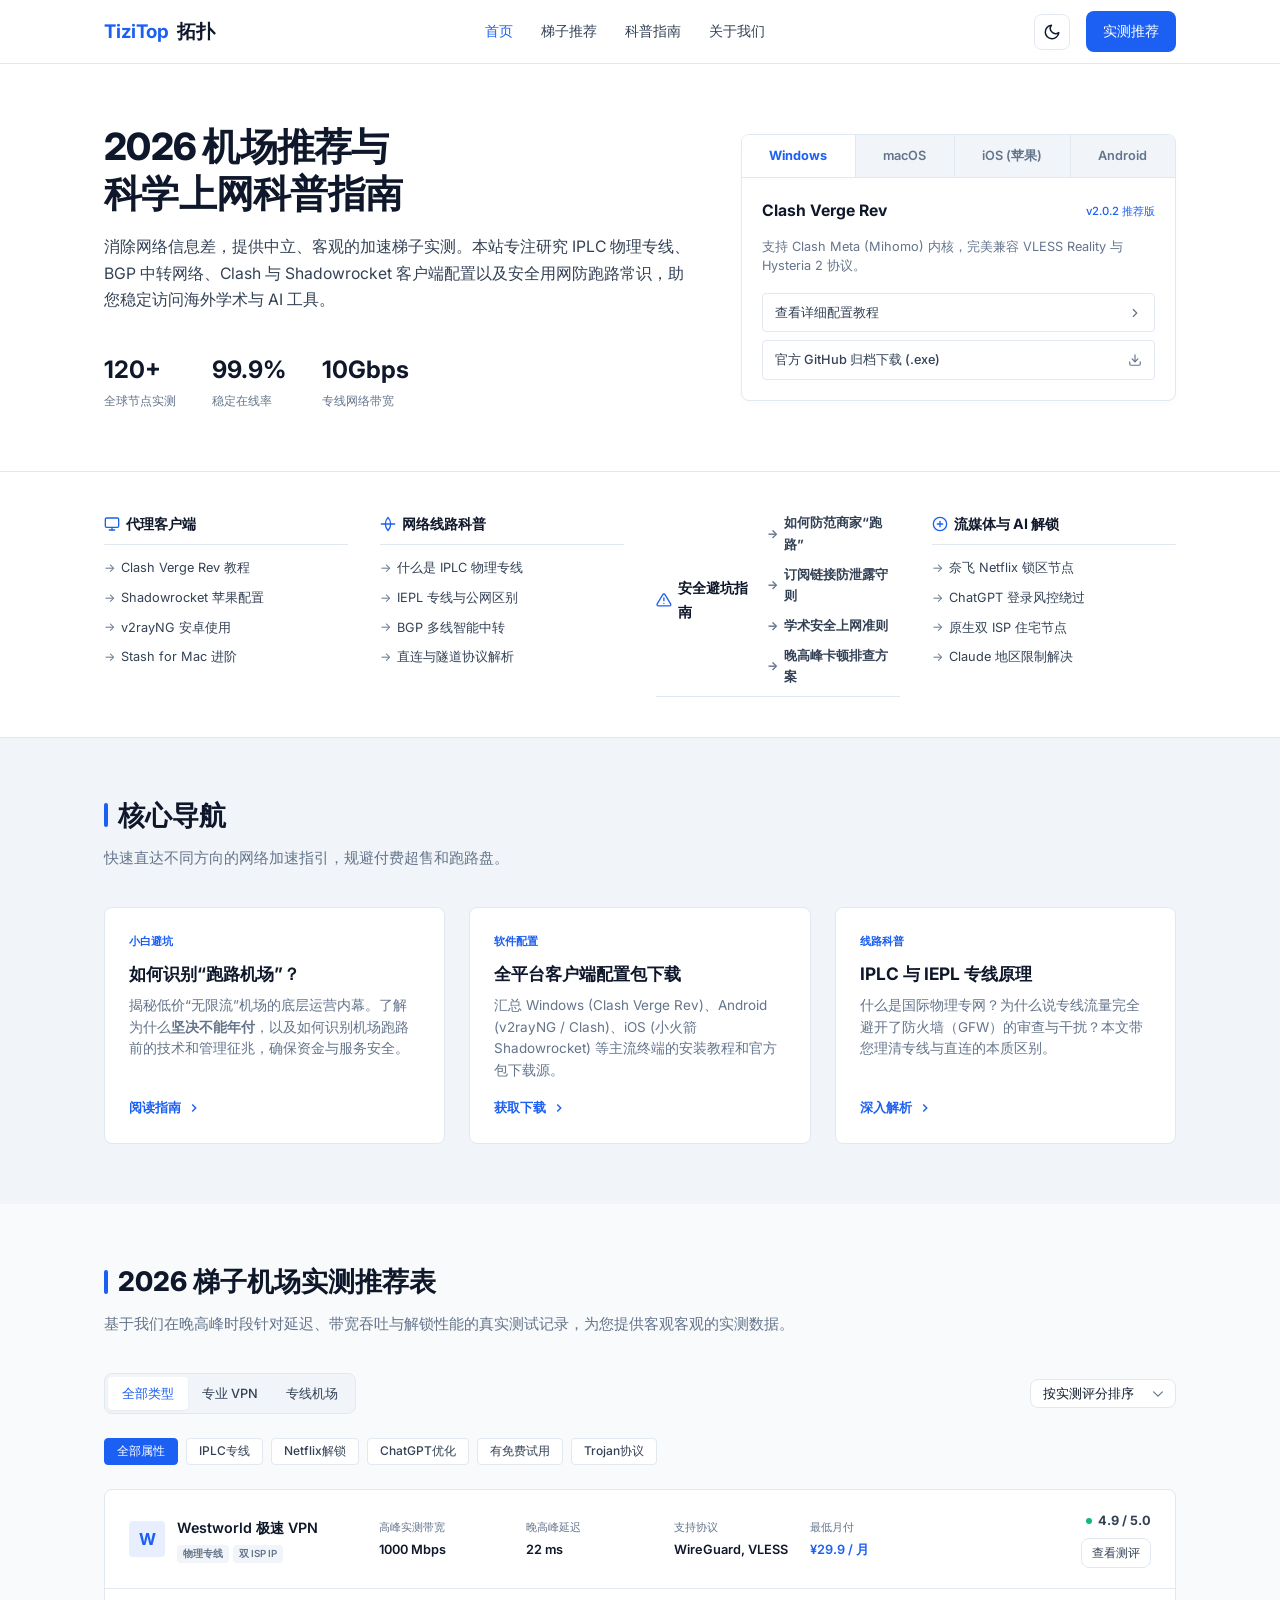
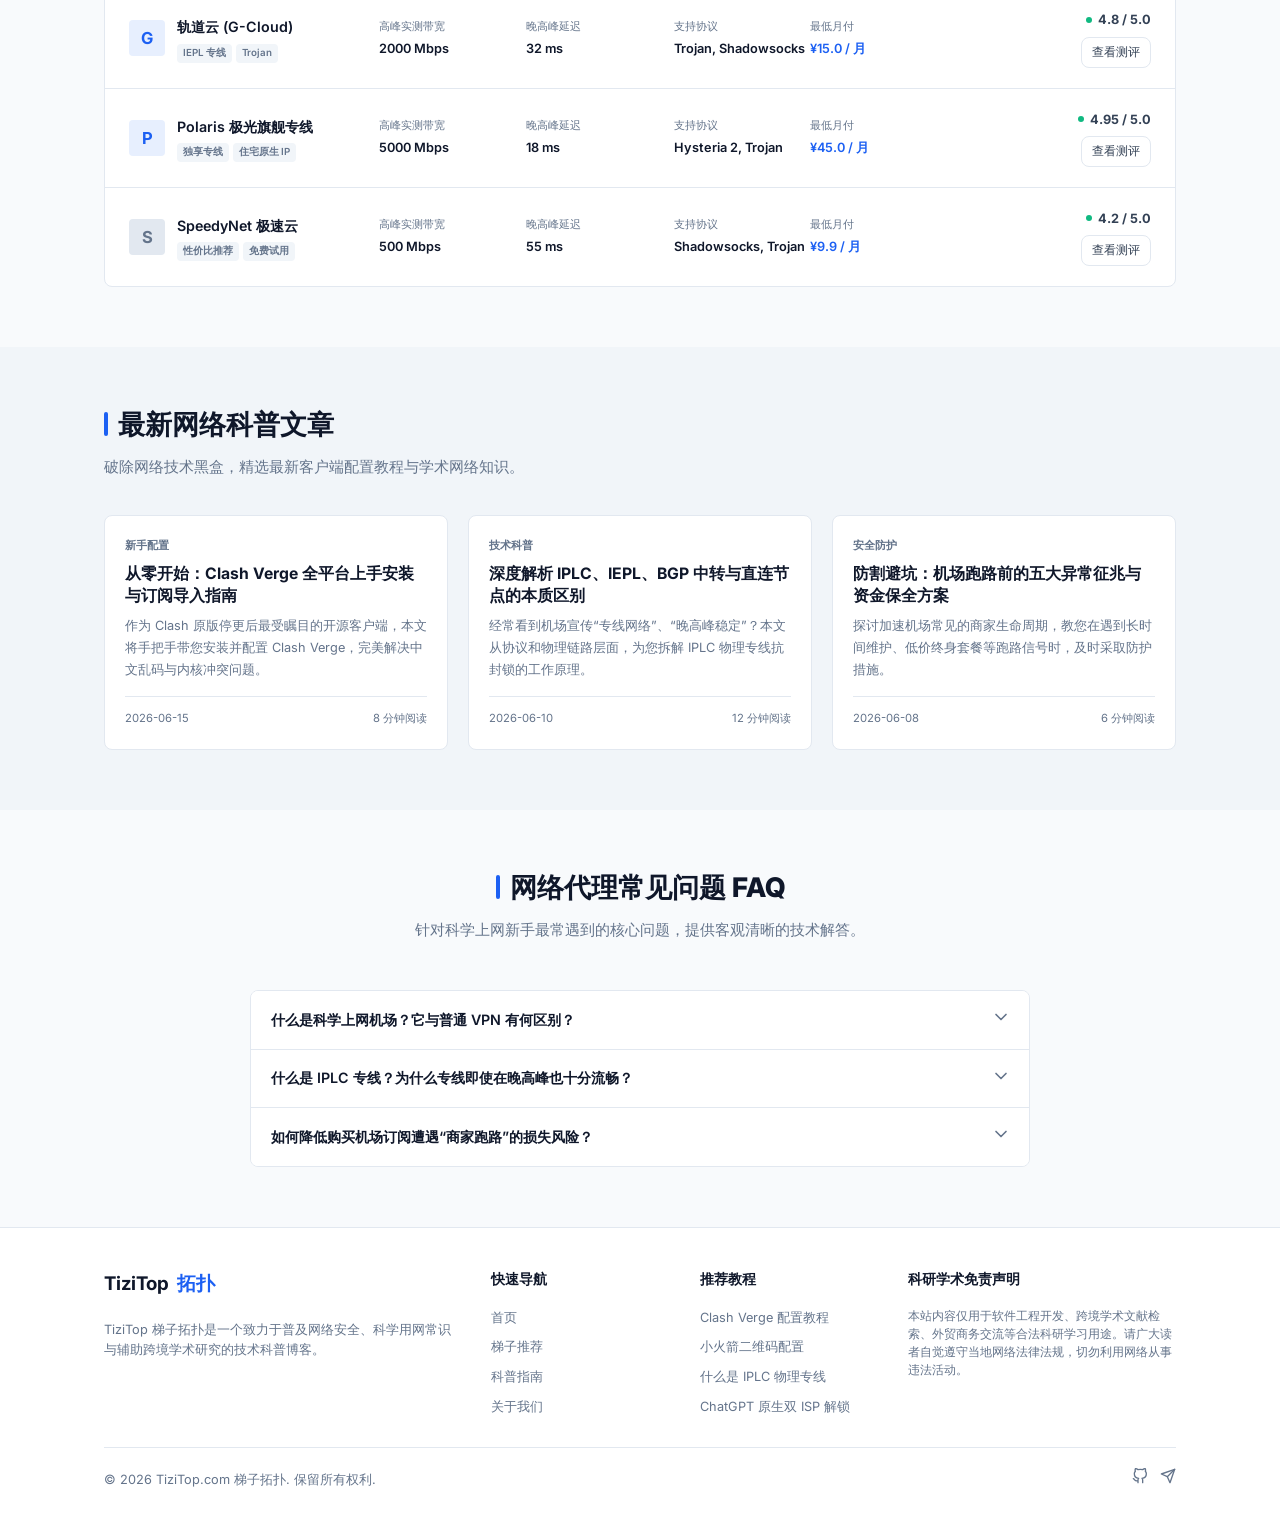
==== commit d04ccbe1: "feat: refactor homepage to a balanced two-column hero with interactive client assistant, remove sear" ====
--- a/index.html
+++ b/index.html
@@ -88,28 +88,195 @@
     </div>
   </header>
 
-  <!-- Hero Section -->
+  <!-- Hero Section (Re-layout to balanced Two-Column, No search bar) -->
   <section class="hero">
     <div class="container">
-      <h1 class="hero-title">2026 翻墙机场推荐与科学上网指南</h1>
-      <p class="hero-desc">
-        消除网络信息差，提供中立、客观的梯子机场实测。本站专注研究 IPLC 物理专线、BGP 中转网络、Clash/Shadowrocket 配置以及安全用网防跑路常识，助您稳定访问海外学术与 AI 工具。
-      </p>
-      
-      <!-- Hero Search -->
-      <div class="hero-search-wrapper">
-        <svg width="18" height="18" viewBox="0 0 24 24" fill="none" stroke="currentColor" stroke-width="2" stroke-linecap="round" stroke-linejoin="round">
-          <circle cx="11" cy="11" r="8"/>
-          <line x1="21" y1="21" x2="16.65" y2="16.65"/>
-        </svg>
-        <input type="text" class="hero-search-input" id="heroSearch" placeholder="搜索软件教程、物理专线、避坑指南..." />
-        <a href="knowledge.html" class="btn btn-primary">搜索</a>
+      <div class="hero-grid">
+        
+        <!-- Left Column: Typographic intro and stats -->
+        <div class="hero-left">
+          <h1 class="hero-title">2026 机场推荐与<br>科学上网科普指南</h1>
+          <p class="hero-desc">
+            消除网络信息差，提供中立、客观的加速梯子实测。本站专注研究 IPLC 物理专线、BGP 中转网络、Clash 与 Shadowrocket 客户端配置以及安全用网防跑路常识，助您稳定访问海外学术与 AI 工具。
+          </p>
+          
+          <!-- Hero Stats -->
+          <div class="hero-stats">
+            <div class="stat-item">
+              <span class="stat-num">120+</span>
+              <span class="stat-lbl">全球节点实测</span>
+            </div>
+            <div class="stat-item">
+              <span class="stat-num">99.9%</span>
+              <span class="stat-lbl">稳定在线率</span>
+            </div>
+            <div class="stat-item">
+              <span class="stat-num">10Gbps</span>
+              <span class="stat-lbl">专线网络带宽</span>
+            </div>
+          </div>
+        </div>
+        
+        <!-- Right Column: Interactive Client Assistant Card Widget -->
+        <div class="hero-right">
+          <div class="client-assistant-card">
+            <div class="client-tabs">
+              <div class="client-tab-btn active" data-os="win">Windows</div>
+              <div class="client-tab-btn" data-os="mac">macOS</div>
+              <div class="client-tab-btn" data-os="ios">iOS (苹果)</div>
+              <div class="client-tab-btn" data-os="android">Android</div>
+            </div>
+            
+            <!-- Windows Content -->
+            <div class="client-content active" id="client-content-win">
+              <div class="client-header">
+                <span class="client-name">Clash Verge Rev</span>
+                <span class="client-version">v2.0.2 推荐版</span>
+              </div>
+              <p class="client-desc">支持 Clash Meta (Mihomo) 内核，完美兼容 VLESS Reality 与 Hysteria 2 协议。</p>
+              <div class="client-dl-links">
+                <a href="article.html" class="client-dl-link">
+                  <span>查看详细配置教程</span>
+                  <svg viewBox="0 0 24 24" fill="none" stroke="currentColor" stroke-width="2" stroke-linecap="round" stroke-linejoin="round"><polyline points="9 18 15 12 9 6"/></svg>
+                </a>
+                <a href="#" class="client-dl-link">
+                  <span>官方 GitHub 归档下载 (.exe)</span>
+                  <svg viewBox="0 0 24 24" fill="none" stroke="currentColor" stroke-width="2" stroke-linecap="round" stroke-linejoin="round"><path d="M21 15v4a2 2 0 0 1-2 2H5a2 2 0 0 1-2-2v-4"/><polyline points="7 10 12 15 17 10"/><line x1="12" y1="15" x2="12" y2="3"/></svg>
+                </a>
+              </div>
+            </div>
+            
+            <!-- macOS Content -->
+            <div class="client-content" id="client-content-mac">
+              <div class="client-header">
+                <span class="client-name">Stash for Mac</span>
+                <span class="client-version">v2.5.0 推荐版</span>
+              </div>
+              <p class="client-desc">macOS 平台上对分流规则及各类订阅脚本支持最好的 Clash 原生替代软件。</p>
+              <div class="client-dl-links">
+                <a href="article.html" class="client-dl-link">
+                  <span>查看配置教程</span>
+                  <svg viewBox="0 0 24 24" fill="none" stroke="currentColor" stroke-width="2" stroke-linecap="round" stroke-linejoin="round"><polyline points="9 18 15 12 9 6"/></svg>
+                </a>
+                <a href="#" class="client-dl-link">
+                  <span>官方 App Store 获取</span>
+                  <svg viewBox="0 0 24 24" fill="none" stroke="currentColor" stroke-width="2" stroke-linecap="round" stroke-linejoin="round"><path d="M21 15v4a2 2 0 0 1-2 2H5a2 2 0 0 1-2-2v-4"/><polyline points="7 10 12 15 17 10"/><line x1="12" y1="15" x2="12" y2="3"/></svg>
+                </a>
+              </div>
+            </div>
+            
+            <!-- iOS Content -->
+            <div class="client-content" id="client-content-ios">
+              <div class="client-header">
+                <span class="client-name">Shadowrocket (小火箭)</span>
+                <span class="client-version">v2.2.39 推荐版</span>
+              </div>
+              <p class="client-desc">iOS 上最经典的节点代理工具。支持扫描二维码一键导入节点，规则分流完善。</p>
+              <div class="client-dl-links">
+                <a href="article.html" class="client-dl-link">
+                  <span>查看导入配置教程</span>
+                  <svg viewBox="0 0 24 24" fill="none" stroke="currentColor" stroke-width="2" stroke-linecap="round" stroke-linejoin="round"><polyline points="9 18 15 12 9 6"/></svg>
+                </a>
+                <a href="about.html" class="client-dl-link">
+                  <span>获取美区 AppleID 账号共享</span>
+                  <svg viewBox="0 0 24 24" fill="none" stroke="currentColor" stroke-width="2" stroke-linecap="round" stroke-linejoin="round"><path d="M12 2c-5.52 0-10 4.48-10 10s4.48 10 10 10 10-4.48 10-10S17.52 2 12 2zm1 17h-2v-2h2v2zm2.07-7.75l-.9.92C13.45 12.9 13 13.5 13 15h-2v-.5c0-1.1.45-2.1 1.17-2.83l1.24-1.26c.37-.36.59-.86.59-1.41a2 2 0 0 0-2-2 2 2 0 0 0-2 2H7a4 4 0 0 1 4-4 4 4 0 0 1 4 4 2 2 0 0 1-.93 1.75z"/></svg>
+                </a>
+              </div>
+            </div>
+            
+            <!-- Android Content -->
+            <div class="client-content" id="client-content-android">
+              <div class="client-header">
+                <span class="client-name">v2rayNG / Clash Meta</span>
+                <span class="client-version">v1.8.10 / v2.0.18</span>
+              </div>
+              <p class="client-desc">安卓端两大主流客户端，完美支持 Shadowsocks, Trojan 与 VLESS 协议。</p>
+              <div class="client-dl-links">
+                <a href="article.html" class="client-dl-link">
+                  <span>查看配置教程</span>
+                  <svg viewBox="0 0 24 24" fill="none" stroke="currentColor" stroke-width="2" stroke-linecap="round" stroke-linejoin="round"><polyline points="9 18 15 12 9 6"/></svg>
+                </a>
+                <a href="#" class="client-dl-link">
+                  <span>官方 Release 稳定版 .apk 下载</span>
+                  <svg viewBox="0 0 24 24" fill="none" stroke="currentColor" stroke-width="2" stroke-linecap="round" stroke-linejoin="round"><path d="M21 15v4a2 2 0 0 1-2 2H5a2 2 0 0 1-2-2v-4"/><polyline points="7 10 12 15 17 10"/><line x1="12" y1="15" x2="12" y2="3"/></svg>
+                </a>
+              </div>
+            </div>
+            
+          </div>
+        </div>
+        
       </div>
     </div>
   </section>
 
-  <!-- Spacious Editorial Grid (Replacing Bento Grid) -->
-  <section class="section-padding" style="background-color: var(--bg-tertiary);">
+  <!-- New Section: Site-wide Directory & Navigation Index (全站导航与目录索引) -->
+  <nav class="directory-index-section" aria-label="全站内容目录索引">
+    <div class="container">
+      <div class="directory-grid">
+        
+        <!-- Column 1: 客户端配置 -->
+        <div class="directory-col">
+          <span class="directory-col-title">
+            <svg viewBox="0 0 24 24" fill="none" stroke="currentColor" stroke-width="2" stroke-linecap="round" stroke-linejoin="round"><rect x="2" y="3" width="20" height="14" rx="2" ry="2"/><line x1="8" y1="21" x2="16" y2="21"/><line x1="12" y1="17" x2="12" y2="21"/></svg>
+            代理客户端
+          </span>
+          <div class="directory-links">
+            <a href="article.html" class="directory-link">Clash Verge Rev 教程</a>
+            <a href="article.html" class="directory-link">Shadowrocket 苹果配置</a>
+            <a href="article.html" class="directory-link">v2rayNG 安卓使用</a>
+            <a href="article.html" class="directory-link">Stash for Mac 进阶</a>
+          </div>
+        </div>
+        
+        <!-- Column 2: 专线与网络科普 -->
+        <div class="directory-col">
+          <span class="directory-col-title">
+            <svg viewBox="0 0 24 24" fill="none" stroke="currentColor" stroke-width="2" stroke-linecap="round" stroke-linejoin="round"><line x1="2" y1="12" x2="22" y2="12"/><path d="M12 2a15.3 15.3 0 0 1 4 10 15.3 15.3 0 0 1-4 10 15.3 15.3 0 0 1-4-10 15.3 15.3 0 0 1 4-10z"/></svg>
+            网络线路科普
+          </span>
+          <div class="directory-links">
+            <a href="#editorial-section" class="directory-link">什么是 IPLC 物理专线</a>
+            <a href="#editorial-section" class="directory-link">IEPL 专线与公网区别</a>
+            <a href="knowledge.html" class="directory-link">BGP 多线智能中转</a>
+            <a href="knowledge.html" class="directory-link">直连与隧道协议解析</a>
+          </div>
+        </div>
+        
+        <!-- Column 3: 安全避坑 -->
+        <div class="directory-col">
+          <span class="directory-col-title">
+            <svg viewBox="0 0 24 24" fill="none" stroke="currentColor" stroke-width="2" stroke-linecap="round" stroke-linejoin="round"><path d="M10.29 3.86L1.82 18a2 2 0 0 0 1.71 3h16.94a2 2 0 0 0 1.71-3L13.71 3.86a2 2 0 0 0-3.42 0z"/><line x1="12" y1="9" x2="12" y2="13"/><line x1="12" y1="17" x2="12.01" y2="17"/></svg>
+            安全避坑指南
+          </h2>
+          <div class="directory-links">
+            <a href="#editorial-section" class="directory-link">如何防范商家“跑路”</a>
+            <a href="article.html" class="directory-link">订阅链接防泄露守则</a>
+            <a href="about.html" class="directory-link">学术安全上网准则</a>
+            <a href="#faq-section" class="directory-link">晚高峰卡顿排查方案</a>
+          </div>
+        </div>
+        
+        <!-- Column 4: 流媒体与AI -->
+        <div class="directory-col">
+          <span class="directory-col-title">
+            <svg viewBox="0 0 24 24" fill="none" stroke="currentColor" stroke-width="2" stroke-linecap="round" stroke-linejoin="round"><circle cx="12" cy="12" r="10"/><path d="M8 12h8"/><path d="M12 8v8"/></svg>
+            流媒体与 AI 解锁
+          </span>
+          <div class="directory-links">
+            <a href="recommend.html" class="directory-link">奈飞 Netflix 锁区节点</a>
+            <a href="#faq-section" class="directory-link">ChatGPT 登录风控绕过</a>
+            <a href="recommend.html" class="directory-link">原生双 ISP 住宅节点</a>
+            <a href="knowledge.html" class="directory-link">Claude 地区限制解决</a>
+          </div>
+        </div>
+        
+      </div>
+    </div>
+  </nav>
+
+  <!-- Editorial Section -->
+  <section class="section-padding" id="editorial-section" style="background-color: var(--bg-tertiary);">
     <div class="container">
       <div class="section-header">
         <h2 class="section-title">核心导航</h2>
@@ -122,7 +289,7 @@
           <span class="editorial-tag">小白避坑</span>
           <h3 class="editorial-title">如何识别“跑路机场”？</h3>
           <p class="editorial-desc">
-            揭秘超低价“无限流”机场的底层运营内幕。了解为什么<b>坚决不能年付</b>，以及如何识别机场跑路前的技术和管理征兆，确保资金与服务安全。
+            揭秘低价“无限流”机场的底层运营内幕。了解为什么<b>坚决不能年付</b>，以及如何识别机场跑路前的技术和管理征兆，确保资金与服务安全。
           </p>
           <a href="article.html" class="editorial-link">
             阅读指南
@@ -160,7 +327,7 @@
   </section>
 
   <!-- Document-Style Comparison List -->
-  <section class="section-padding">
+  <section class="section-padding" id="recommend-table">
     <div class="container">
       <div class="section-header">
         <h2 class="section-title">2026 梯子机场实测推荐表</h2>
@@ -367,7 +534,7 @@
   </section>
 
   <!-- Popular Science Wiki / Article Section -->
-  <section class="section-padding" style="background-color: var(--bg-tertiary);">
+  <section class="section-padding" id="articles-section" style="background-color: var(--bg-tertiary);">
     <div class="container">
       <div class="section-header">
         <h2 class="section-title">最新网络科普文章</h2>
@@ -412,7 +579,7 @@
   </section>
 
   <!-- FAQs Section -->
-  <section class="section-padding">
+  <section class="section-padding" id="faq-section">
     <div class="container">
       <div class="section-header" style="text-align: center; margin-bottom: 48px;">
         <h2 class="section-title" style="justify-content: center;">网络代理常见问题 FAQ</h2>
@@ -440,7 +607,7 @@
             </div>
           </div>
           <div class="faq-content">
-            <p>IPLC 是跨国物理租用专线连接。它属于企业级专用网络线路，数据在跨国传输时完全不通过公共的国际互联网网关，也就是绕过了防火墙（GFW）的审查与干扰。由于不存在公网丢包与出口带宽挤占，无论晚高峰如何拥堵，物理专线网络都能保障极致的低延迟、零丢包率和极高的在线率。</p>
+            <p>IPLC 是跨国物理专线连接。它属于企业级专用网络线路，数据在跨国传输时完全不通过公共的国际互联网网关，也就是绕过了防火墙（GFW）的审查与干扰。由于不存在公网丢包与出口带宽挤占，无论晚高峰如何拥堵，物理专线网络都能保障极致的低延迟、零丢包率 and 极高的在线率。</p>
           </div>
         </div>
 
--- a/css/main.css
+++ b/css/main.css
@@ -350,62 +350,267 @@
   }
 }
 
-/* Minimalist Hero Layout */
+/* Minimalist Hero Layout - Two Column */
 .hero {
   padding-top: 60px;
-  padding-bottom: 50px;
-  text-align: left;
+  padding-bottom: 60px;
   border-bottom: 1px solid var(--border-color);
   background-color: var(--bg-secondary);
 }
 
+.hero-grid {
+  display: grid;
+  grid-template-columns: 1.15fr 0.85fr;
+  gap: 48px;
+  align-items: center;
+}
+
+@media (max-width: 991px) {
+  .hero-grid {
+    grid-template-columns: 1fr;
+    gap: 36px;
+  }
+}
+
+.hero-left {
+  display: flex;
+  flex-direction: column;
+  align-items: flex-start;
+}
+
 .hero-title {
-  font-size: 2.4rem;
+  font-size: 2.5rem;
   font-weight: 800;
   letter-spacing: -0.02em;
   margin-bottom: 16px;
+  color: var(--text-primary);
+  line-height: 1.25;
 }
 
 .hero-desc {
-  max-width: 720px;
   font-size: 1.05rem;
   color: var(--text-secondary);
-  margin-bottom: 30px;
-}
-
-.hero-search-wrapper {
-  max-width: 520px;
-  position: relative;
-  background-color: var(--bg-primary);
+  margin-bottom: 24px;
+}
+
+/* Stats underneath hero text */
+.hero-stats {
+  display: flex;
+  gap: 36px;
+  margin-top: 12px;
+}
+
+.stat-item {
+  display: flex;
+  flex-direction: column;
+}
+
+.stat-num {
+  font-size: 1.6rem;
+  font-weight: 700;
+  color: var(--text-primary);
+}
+
+.stat-lbl {
+  font-size: 0.8rem;
+  color: var(--text-muted);
+}
+
+/* Right Column: Client Assistant Card Widget */
+.client-assistant-card {
+  background-color: var(--bg-secondary);
   border: 1px solid var(--border-color);
   border-radius: var(--radius-md);
-  padding: 6px 6px 6px 16px;
-  display: flex;
-  align-items: center;
-  gap: 10px;
+  overflow: hidden;
+  box-shadow: 0 4px 10px rgba(0, 0, 0, 0.02);
+}
+
+.client-tabs {
+  display: flex;
+  border-bottom: 1px solid var(--border-color);
+  background-color: var(--bg-tertiary);
+}
+
+.client-tab-btn {
+  flex-grow: 1;
+  padding: 10px;
+  font-size: 0.85rem;
+  font-weight: 600;
+  text-align: center;
+  cursor: pointer;
+  color: var(--text-muted);
+  border-right: 1px solid var(--border-color);
   transition: all var(--transition-fast);
 }
 
-.hero-search-wrapper:focus-within {
+.client-tab-btn:last-child {
+  border-right: none;
+}
+
+.client-tab-btn:hover {
+  color: var(--text-primary);
+}
+
+.client-tab-btn.active {
+  background-color: var(--bg-secondary);
+  color: var(--primary);
+  font-weight: 700;
+}
+
+.client-content {
+  padding: 20px;
+  display: none;
+}
+
+.client-content.active {
+  display: flex;
+  flex-direction: column;
+  gap: 12px;
+}
+
+.client-header {
+  display: flex;
+  justify-content: space-between;
+  align-items: center;
+}
+
+.client-name {
+  font-size: 1.05rem;
+  font-weight: 700;
+  color: var(--text-primary);
+}
+
+.client-version {
+  font-size: 0.75rem;
+  font-weight: 500;
+  color: var(--primary);
+}
+
+.client-desc {
+  font-size: 0.85rem;
+  color: var(--text-muted);
+  line-height: 1.5;
+}
+
+.client-dl-links {
+  display: flex;
+  flex-direction: column;
+  gap: 8px;
+  margin-top: 6px;
+}
+
+.client-dl-link {
+  display: flex;
+  align-items: center;
+  justify-content: space-between;
+  padding: 8px 12px;
+  border: 1px solid var(--border-color);
+  border-radius: var(--radius-sm);
+  font-size: 0.85rem;
+  font-weight: 500;
+  color: var(--text-secondary);
+  transition: all var(--transition-fast);
+}
+
+.client-dl-link:hover {
   border-color: var(--primary);
-  background-color: var(--bg-secondary);
-}
-
-.hero-search-wrapper svg {
-  color: var(--text-muted);
-}
-
-.hero-search-input {
-  flex-grow: 1;
-  color: var(--text-primary);
-  width: 100%;
-}
-
-.hero-search-input::placeholder {
-  color: var(--text-muted);
-}
-
-/* Modern Minimalist Layout Grid (Saas Style, Replacing Bento Grid) */
+  background-color: rgba(var(--primary-rgb), 0.03);
+  color: var(--primary);
+}
+
+.client-dl-link svg {
+  width: 14px;
+  height: 14px;
+  color: var(--text-muted);
+}
+
+.client-dl-link:hover svg {
+  color: var(--primary);
+}
+
+/* Site-wide Directory Index Section */
+.directory-index-section {
+  background-color: var(--bg-secondary);
+  border-bottom: 1px solid var(--border-color);
+  padding-top: 40px;
+  padding-bottom: 40px;
+}
+
+.directory-grid {
+  display: grid;
+  grid-template-columns: repeat(4, 1fr);
+  gap: 32px;
+}
+
+@media (max-width: 991px) {
+  .directory-grid {
+    grid-template-columns: repeat(2, 1fr);
+    gap: 24px;
+  }
+}
+
+@media (max-width: 576px) {
+  .directory-grid {
+    grid-template-columns: 1fr;
+    gap: 20px;
+  }
+}
+
+.directory-col {
+  display: flex;
+  flex-direction: column;
+  gap: 12px;
+}
+
+.directory-col-title {
+  font-size: 0.95rem;
+  font-weight: 700;
+  color: var(--text-primary);
+  border-bottom: 1px solid var(--border-color);
+  padding-bottom: 8px;
+  display: flex;
+  align-items: center;
+  gap: 6px;
+}
+
+.directory-col-title svg {
+  width: 16px;
+  height: 16px;
+  color: var(--primary);
+}
+
+.directory-links {
+  display: flex;
+  flex-direction: column;
+  gap: 8px;
+}
+
+.directory-link {
+  font-size: 0.85rem;
+  color: var(--text-secondary);
+  display: inline-flex;
+  align-items: center;
+  gap: 6px;
+  transition: color var(--transition-fast);
+}
+
+.directory-link:hover {
+  color: var(--primary);
+}
+
+.directory-link::before {
+  content: '→';
+  font-size: 0.8rem;
+  color: var(--text-muted);
+  transition: transform var(--transition-fast);
+}
+
+.directory-link:hover::before {
+  transform: translateX(2px);
+  color: var(--primary);
+}
+
+/* Modern Minimalist Layout Grid (Saas Style) */
 .editorial-grid {
   display: grid;
   grid-template-columns: repeat(3, 1fr);
@@ -616,7 +821,7 @@
 .comp-badge {
   width: 36px;
   height: 36px;
-  border-radius: var(--radius-md);
+  border-radius: var(--radius-sm);
   background-color: rgba(var(--primary-rgb), 0.1);
   color: var(--primary);
   font-weight: 700;
@@ -1021,6 +1226,8 @@
 .toc-item.active a {
   color: var(--primary);
   font-weight: 600;
+  border-left: 2px solid var(--primary);
+  padding-left: 6px;
 }
 
 .toc-h3 {
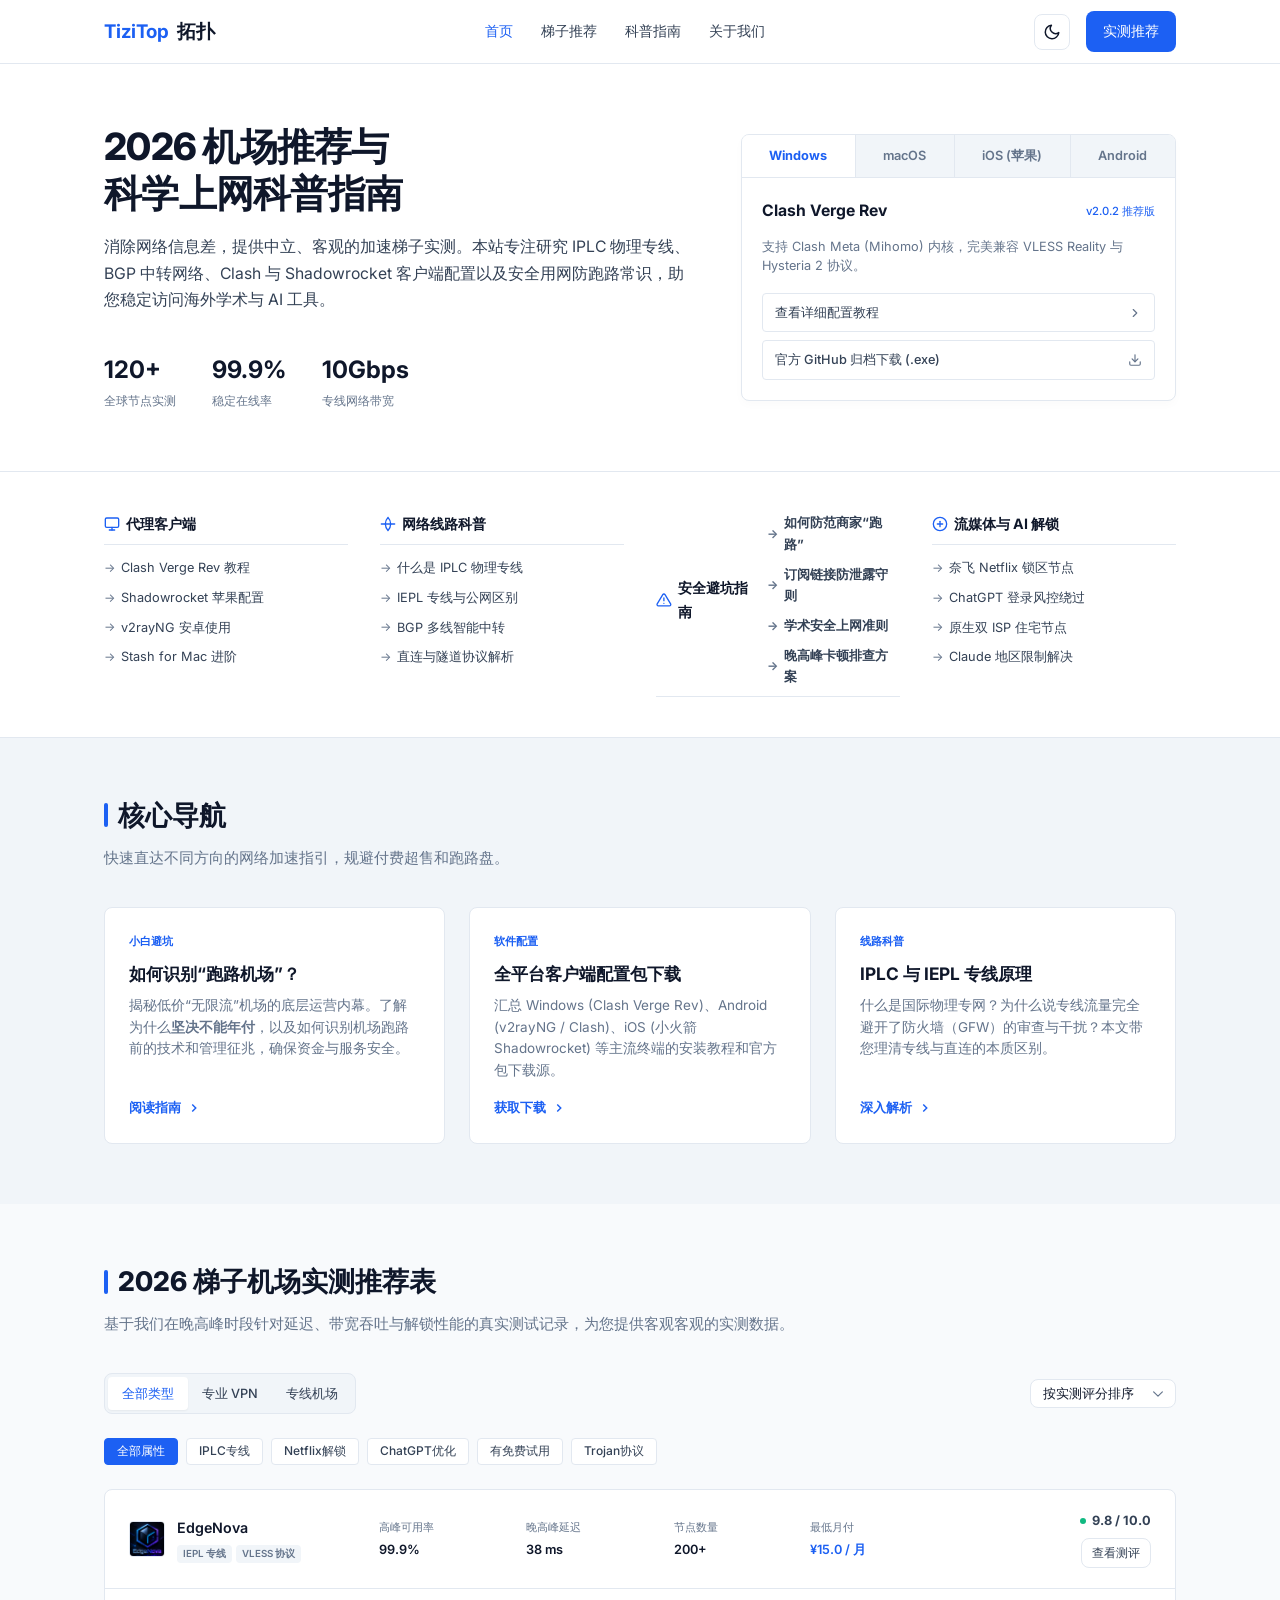
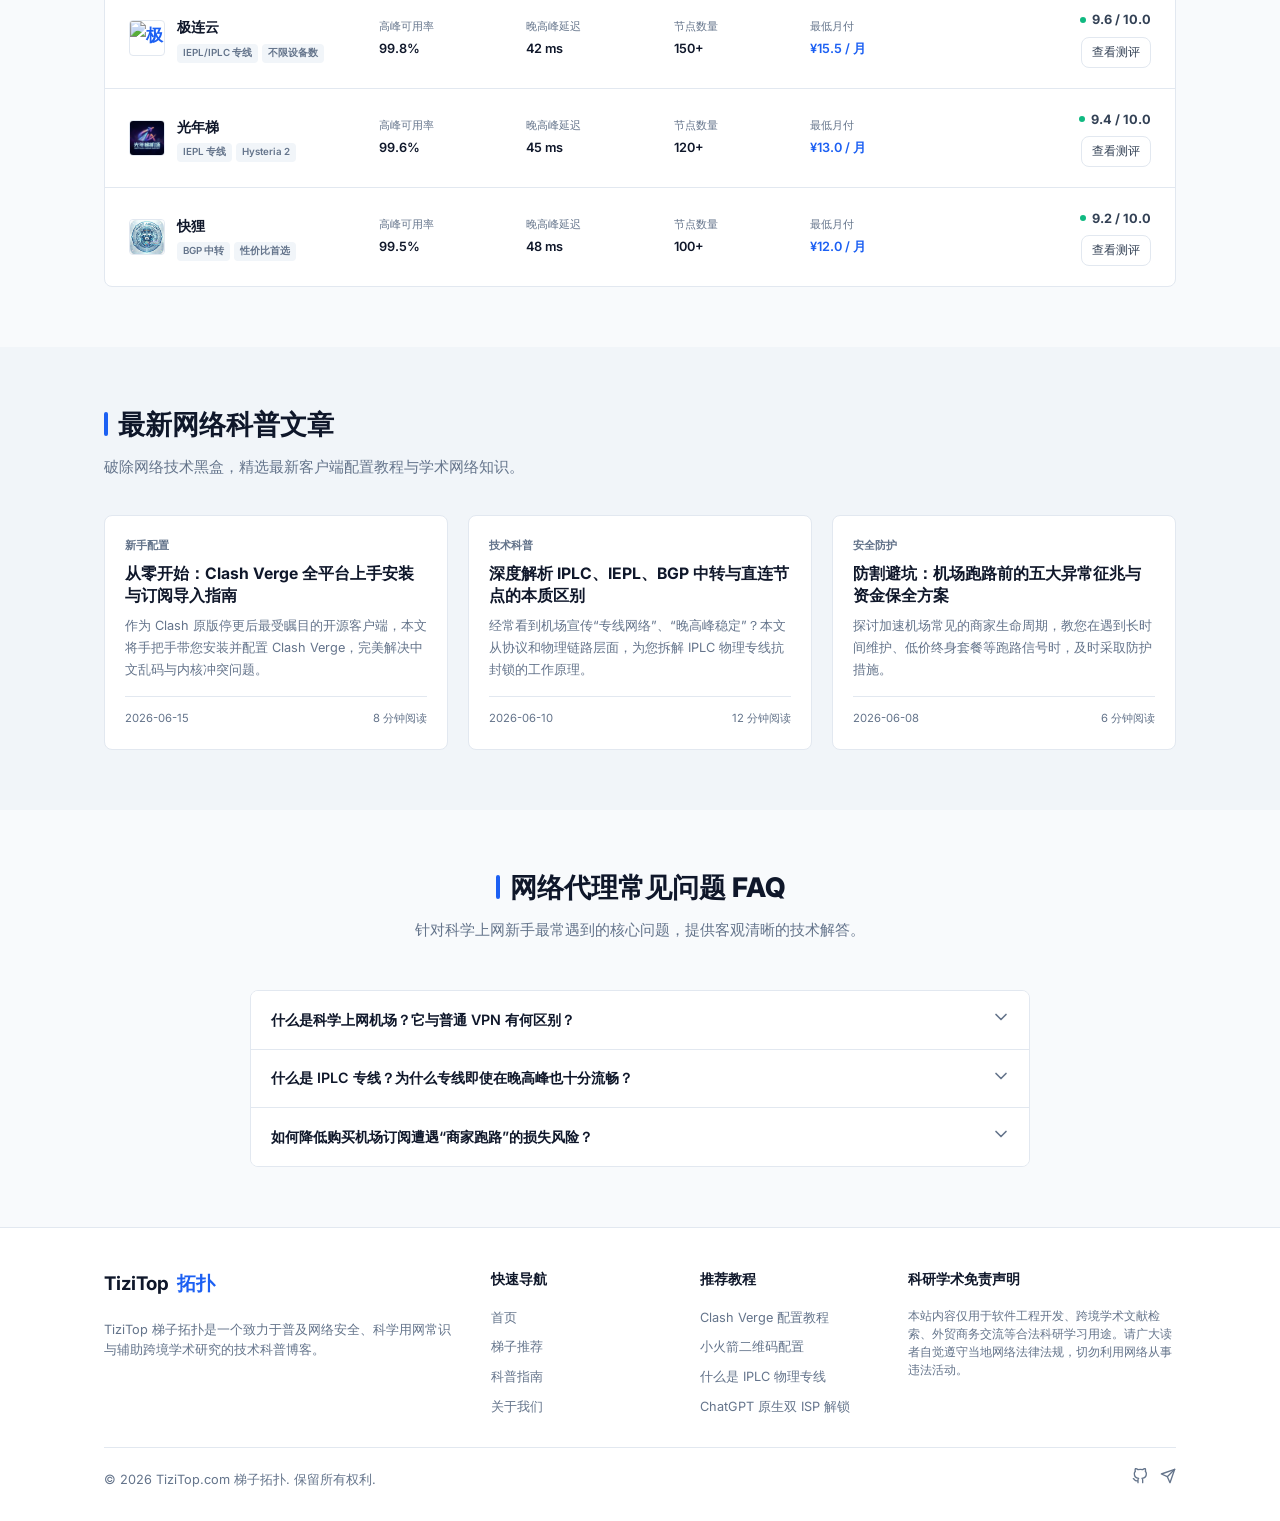
==== commit a222569c: "Import 8 real airport reviews, update catalog indexes and brand to TiziTop" ====
--- a/index.html
+++ b/index.html
@@ -363,170 +363,170 @@
       <!-- Clean Comparison Grid -->
       <div class="comp-list">
         <!-- Item 1 -->
-        <div class="comp-item" data-category="vpn" data-price="29.9" data-speed="95" data-rating="4.9" data-tags="iplc,netflix,chatgpt,trial">
+        <div class="comp-item" data-category="airport" data-price="15.0" data-speed="98" data-rating="9.8" data-tags="iplc,netflix,chatgpt,vless">
           <div class="comp-brand">
-            <div class="comp-badge">W</div>
+            <div class="comp-badge" style="padding: 0; overflow: hidden; border: 1px solid #e2e8f0; background: white;"><img src="assets/images/edgenova_logo.png" style="width: 100%; height: 100%; object-fit: cover;" alt="EdgeNova"></div>
             <div>
-              <span class="comp-name">Westworld 极速 VPN</span>
+              <span class="comp-name">EdgeNova</span>
               <div class="comp-tags">
-                <span class="comp-tag">物理专线</span>
-                <span class="comp-tag">双 ISP IP</span>
+                <span class="comp-tag">IEPL 专线</span>
+                <span class="comp-tag">VLESS 协议</span>
               </div>
             </div>
           </div>
           
           <div class="comp-meta-item">
-            <span class="comp-meta-label">高峰实测带宽</span>
-            <span class="comp-meta-val">1000 Mbps</span>
+            <span class="comp-meta-label">高峰可用率</span>
+            <span class="comp-meta-val">99.9%</span>
           </div>
 
           <div class="comp-meta-item">
             <span class="comp-meta-label">晚高峰延迟</span>
-            <span class="comp-meta-val">22 ms</span>
-          </div>
-
-          <div class="comp-meta-item">
-            <span class="comp-meta-label">支持协议</span>
-            <span class="comp-meta-val">WireGuard, VLESS</span>
+            <span class="comp-meta-val">38 ms</span>
+          </div>
+
+          <div class="comp-meta-item">
+            <span class="comp-meta-label">节点数量</span>
+            <span class="comp-meta-val">200+</span>
           </div>
 
           <div class="comp-meta-item comp-item-price">
             <span class="comp-meta-label">最低月付</span>
-            <span class="comp-meta-val" style="color: var(--primary);">¥29.9 / 月</span>
+            <span class="comp-meta-val" style="color: var(--primary);">¥15.0 / 月</span>
           </div>
 
           <div class="comp-meta-item comp-item-action" style="align-items: flex-end; justify-content: center; gap: 6px;">
             <div class="comp-rating-wrapper">
               <span class="pulse-indicator"></span>
-              <span class="comp-score">4.9 / 5.0</span>
-            </div>
-            <a href="recommend.html" class="btn btn-secondary" style="padding: 4px 10px; font-size: 0.8rem;">查看测评</a>
+              <span class="comp-score">9.8 / 10.0</span>
+            </div>
+            <a href="articles/edgenova.html" class="btn btn-secondary" style="padding: 4px 10px; font-size: 0.8rem;">查看测评</a>
           </div>
         </div>
 
         <!-- Item 2 -->
-        <div class="comp-item" data-category="airport" data-price="15.0" data-speed="92" data-rating="4.8" data-tags="iplc,trojan,chatgpt">
+        <div class="comp-item" data-category="airport" data-price="15.5" data-speed="96" data-rating="9.6" data-tags="iplc,netflix,chatgpt,trojan">
           <div class="comp-brand">
-            <div class="comp-badge">G</div>
+            <div class="comp-badge" style="padding: 0; overflow: hidden; border: 1px solid #e2e8f0; background: white;"><img src="https://i.ibb.co/5x9kcg4f/logo.webp" style="width: 100%; height: 100%; object-fit: cover;" alt="极连云"></div>
             <div>
-              <span class="comp-name">轨道云 (G-Cloud)</span>
+              <span class="comp-name">极连云</span>
               <div class="comp-tags">
-                <span class="comp-tag">IEPL 专线</span>
-                <span class="comp-tag">Trojan</span>
+                <span class="comp-tag">IEPL/IPLC 专线</span>
+                <span class="comp-tag">不限设备数</span>
               </div>
             </div>
           </div>
           
           <div class="comp-meta-item">
-            <span class="comp-meta-label">高峰实测带宽</span>
-            <span class="comp-meta-val">2000 Mbps</span>
+            <span class="comp-meta-label">高峰可用率</span>
+            <span class="comp-meta-val">99.8%</span>
           </div>
 
           <div class="comp-meta-item">
             <span class="comp-meta-label">晚高峰延迟</span>
-            <span class="comp-meta-val">32 ms</span>
-          </div>
-
-          <div class="comp-meta-item">
-            <span class="comp-meta-label">支持协议</span>
-            <span class="comp-meta-val">Trojan, Shadowsocks</span>
+            <span class="comp-meta-val">42 ms</span>
+          </div>
+
+          <div class="comp-meta-item">
+            <span class="comp-meta-label">节点数量</span>
+            <span class="comp-meta-val">150+</span>
           </div>
 
           <div class="comp-meta-item comp-item-price">
             <span class="comp-meta-label">最低月付</span>
-            <span class="comp-meta-val" style="color: var(--primary);">¥15.0 / 月</span>
+            <span class="comp-meta-val" style="color: var(--primary);">¥15.5 / 月</span>
           </div>
 
           <div class="comp-meta-item comp-item-action" style="align-items: flex-end; justify-content: center; gap: 6px;">
             <div class="comp-rating-wrapper">
               <span class="pulse-indicator"></span>
-              <span class="comp-score">4.8 / 5.0</span>
-            </div>
-            <a href="recommend.html" class="btn btn-secondary" style="padding: 4px 10px; font-size: 0.8rem;">查看测评</a>
+              <span class="comp-score">9.6 / 10.0</span>
+            </div>
+            <a href="articles/jilianyun.html" class="btn btn-secondary" style="padding: 4px 10px; font-size: 0.8rem;">查看测评</a>
           </div>
         </div>
 
         <!-- Item 3 -->
-        <div class="comp-item" data-category="airport" data-price="45.0" data-speed="98" data-rating="4.95" data-tags="iplc,trojan,netflix,chatgpt">
+        <div class="comp-item" data-category="airport" data-price="13.0" data-speed="94" data-rating="9.4" data-tags="iplc,netflix,chatgpt,hysteria2">
           <div class="comp-brand">
-            <div class="comp-badge">P</div>
+            <div class="comp-badge" style="padding: 0; overflow: hidden; border: 1px solid #e2e8f0; background: white;"><img src="assets/images/guangnianti_logo.jpg" style="width: 100%; height: 100%; object-fit: cover;" alt="光年梯"></div>
             <div>
-              <span class="comp-name">Polaris 极光旗舰专线</span>
+              <span class="comp-name">光年梯</span>
               <div class="comp-tags">
-                <span class="comp-tag">独享专线</span>
-                <span class="comp-tag">住宅原生 IP</span>
+                <span class="comp-tag">IEPL 专线</span>
+                <span class="comp-tag">Hysteria 2</span>
               </div>
             </div>
           </div>
           
           <div class="comp-meta-item">
-            <span class="comp-meta-label">高峰实测带宽</span>
-            <span class="comp-meta-val">5000 Mbps</span>
+            <span class="comp-meta-label">高峰可用率</span>
+            <span class="comp-meta-val">99.6%</span>
           </div>
 
           <div class="comp-meta-item">
             <span class="comp-meta-label">晚高峰延迟</span>
-            <span class="comp-meta-val">18 ms</span>
-          </div>
-
-          <div class="comp-meta-item">
-            <span class="comp-meta-label">支持协议</span>
-            <span class="comp-meta-val">Hysteria 2, Trojan</span>
+            <span class="comp-meta-val">45 ms</span>
+          </div>
+
+          <div class="comp-meta-item">
+            <span class="comp-meta-label">节点数量</span>
+            <span class="comp-meta-val">120+</span>
           </div>
 
           <div class="comp-meta-item comp-item-price">
             <span class="comp-meta-label">最低月付</span>
-            <span class="comp-meta-val" style="color: var(--primary);">¥45.0 / 月</span>
+            <span class="comp-meta-val" style="color: var(--primary);">¥13.0 / 月</span>
           </div>
 
           <div class="comp-meta-item comp-item-action" style="align-items: flex-end; justify-content: center; gap: 6px;">
             <div class="comp-rating-wrapper">
               <span class="pulse-indicator"></span>
-              <span class="comp-score">4.95 / 5.0</span>
-            </div>
-            <a href="recommend.html" class="btn btn-secondary" style="padding: 4px 10px; font-size: 0.8rem;">查看测评</a>
+              <span class="comp-score">9.4 / 10.0</span>
+            </div>
+            <a href="articles/guangnianti.html" class="btn btn-secondary" style="padding: 4px 10px; font-size: 0.8rem;">查看测评</a>
           </div>
         </div>
 
         <!-- Item 4 -->
-        <div class="comp-item" data-category="airport" data-price="9.9" data-speed="78" data-rating="4.2" data-tags="trojan,trial">
+        <div class="comp-item" data-category="airport" data-price="12.0" data-speed="92" data-rating="9.2" data-tags="netflix,chatgpt,trial">
           <div class="comp-brand">
-            <div class="comp-badge" style="background-color: var(--border-color); color: var(--text-muted);">S</div>
+            <div class="comp-badge" style="padding: 0; overflow: hidden; border: 1px solid #e2e8f0; background: white;"><img src="assets/images/kuaili_logo.png" style="width: 100%; height: 100%; object-fit: cover;" alt="快狸"></div>
             <div>
-              <span class="comp-name">SpeedyNet 极速云</span>
+              <span class="comp-name">快狸</span>
               <div class="comp-tags">
-                <span class="comp-tag">性价比推荐</span>
-                <span class="comp-tag">免费试用</span>
+                <span class="comp-tag">BGP 中转</span>
+                <span class="comp-tag">性价比首选</span>
               </div>
             </div>
           </div>
           
           <div class="comp-meta-item">
-            <span class="comp-meta-label">高峰实测带宽</span>
-            <span class="comp-meta-val">500 Mbps</span>
+            <span class="comp-meta-label">高峰可用率</span>
+            <span class="comp-meta-val">99.5%</span>
           </div>
 
           <div class="comp-meta-item">
             <span class="comp-meta-label">晚高峰延迟</span>
-            <span class="comp-meta-val">55 ms</span>
-          </div>
-
-          <div class="comp-meta-item">
-            <span class="comp-meta-label">支持协议</span>
-            <span class="comp-meta-val">Shadowsocks, Trojan</span>
+            <span class="comp-meta-val">48 ms</span>
+          </div>
+
+          <div class="comp-meta-item">
+            <span class="comp-meta-label">节点数量</span>
+            <span class="comp-meta-val">100+</span>
           </div>
 
           <div class="comp-meta-item comp-item-price">
             <span class="comp-meta-label">最低月付</span>
-            <span class="comp-meta-val" style="color: var(--primary);">¥9.9 / 月</span>
+            <span class="comp-meta-val" style="color: var(--primary);">¥12.0 / 月</span>
           </div>
 
           <div class="comp-meta-item comp-item-action" style="align-items: flex-end; justify-content: center; gap: 6px;">
             <div class="comp-rating-wrapper">
               <span class="pulse-indicator"></span>
-              <span class="comp-score">4.2 / 5.0</span>
-            </div>
-            <a href="recommend.html" class="btn btn-secondary" style="padding: 4px 10px; font-size: 0.8rem;">查看测评</a>
+              <span class="comp-score">9.2 / 10.0</span>
+            </div>
+            <a href="articles/kuaili.html" class="btn btn-secondary" style="padding: 4px 10px; font-size: 0.8rem;">查看测评</a>
           </div>
         </div>
       </div>
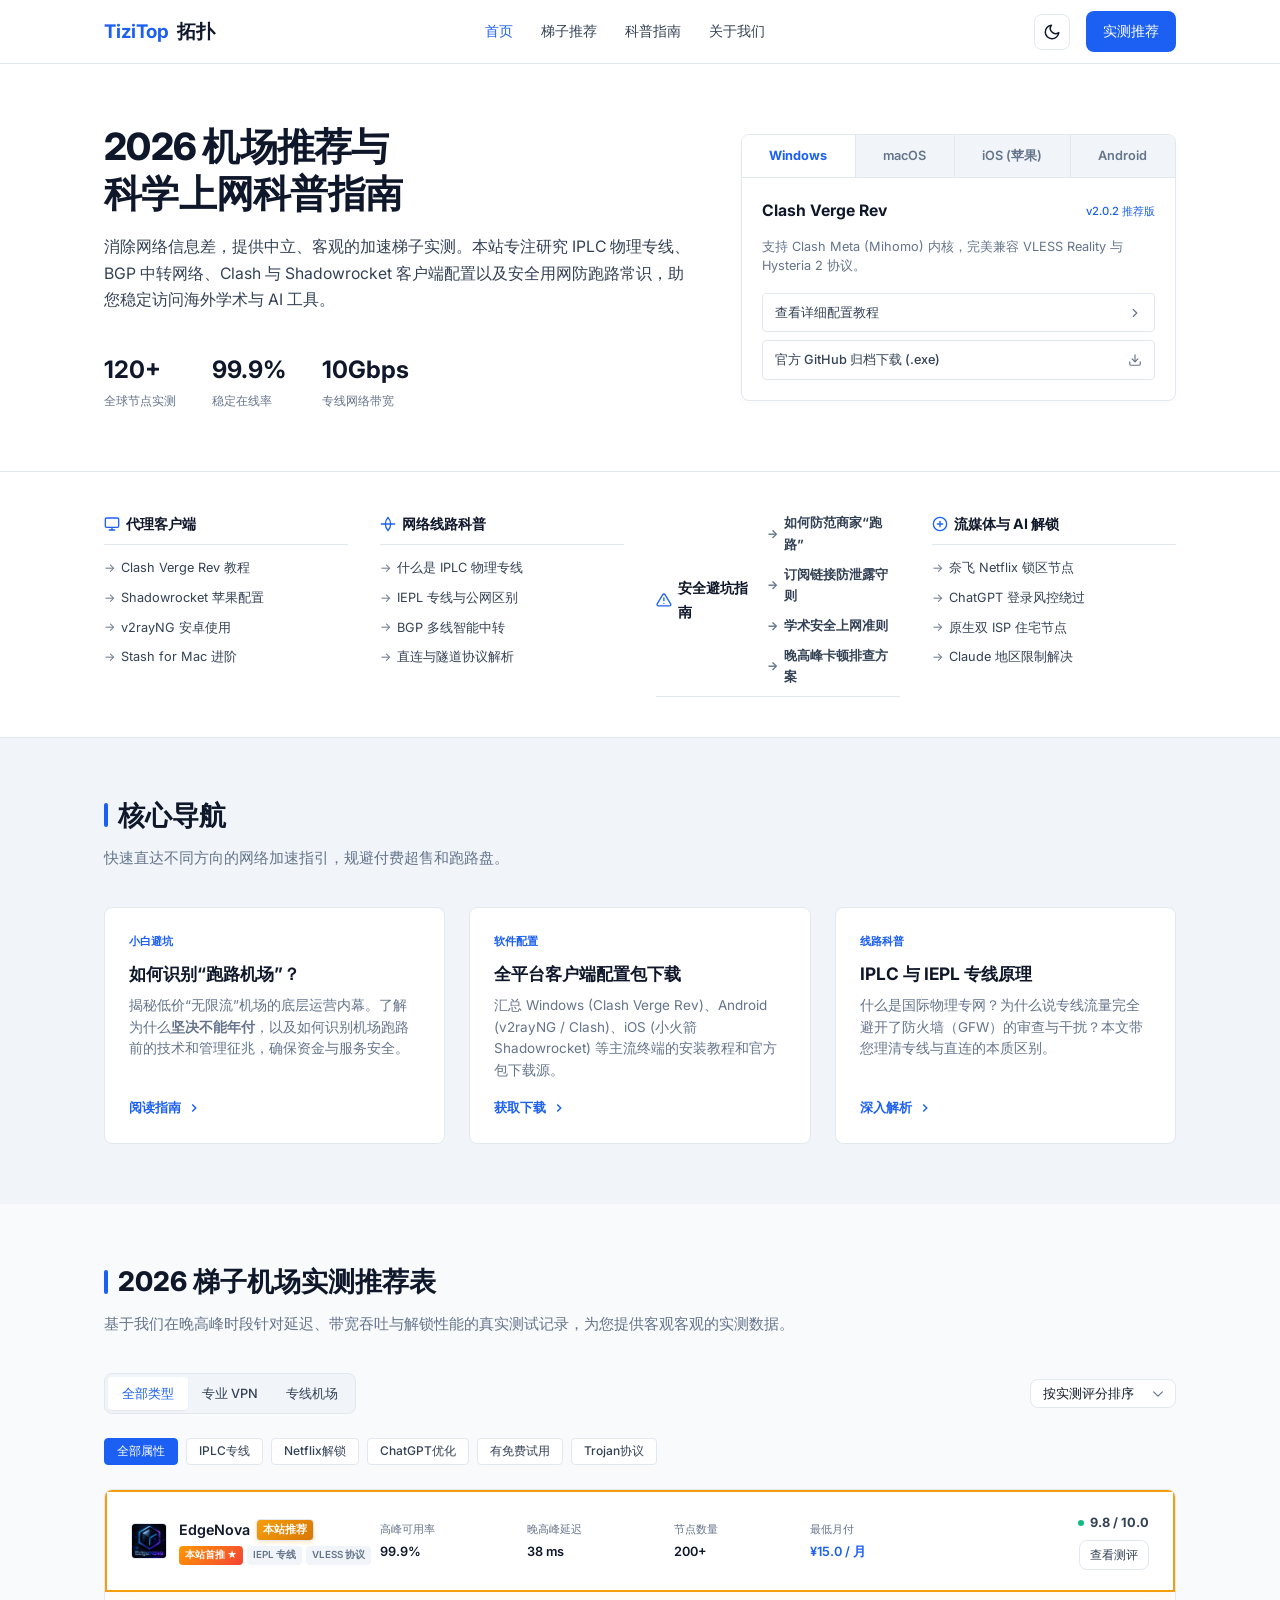
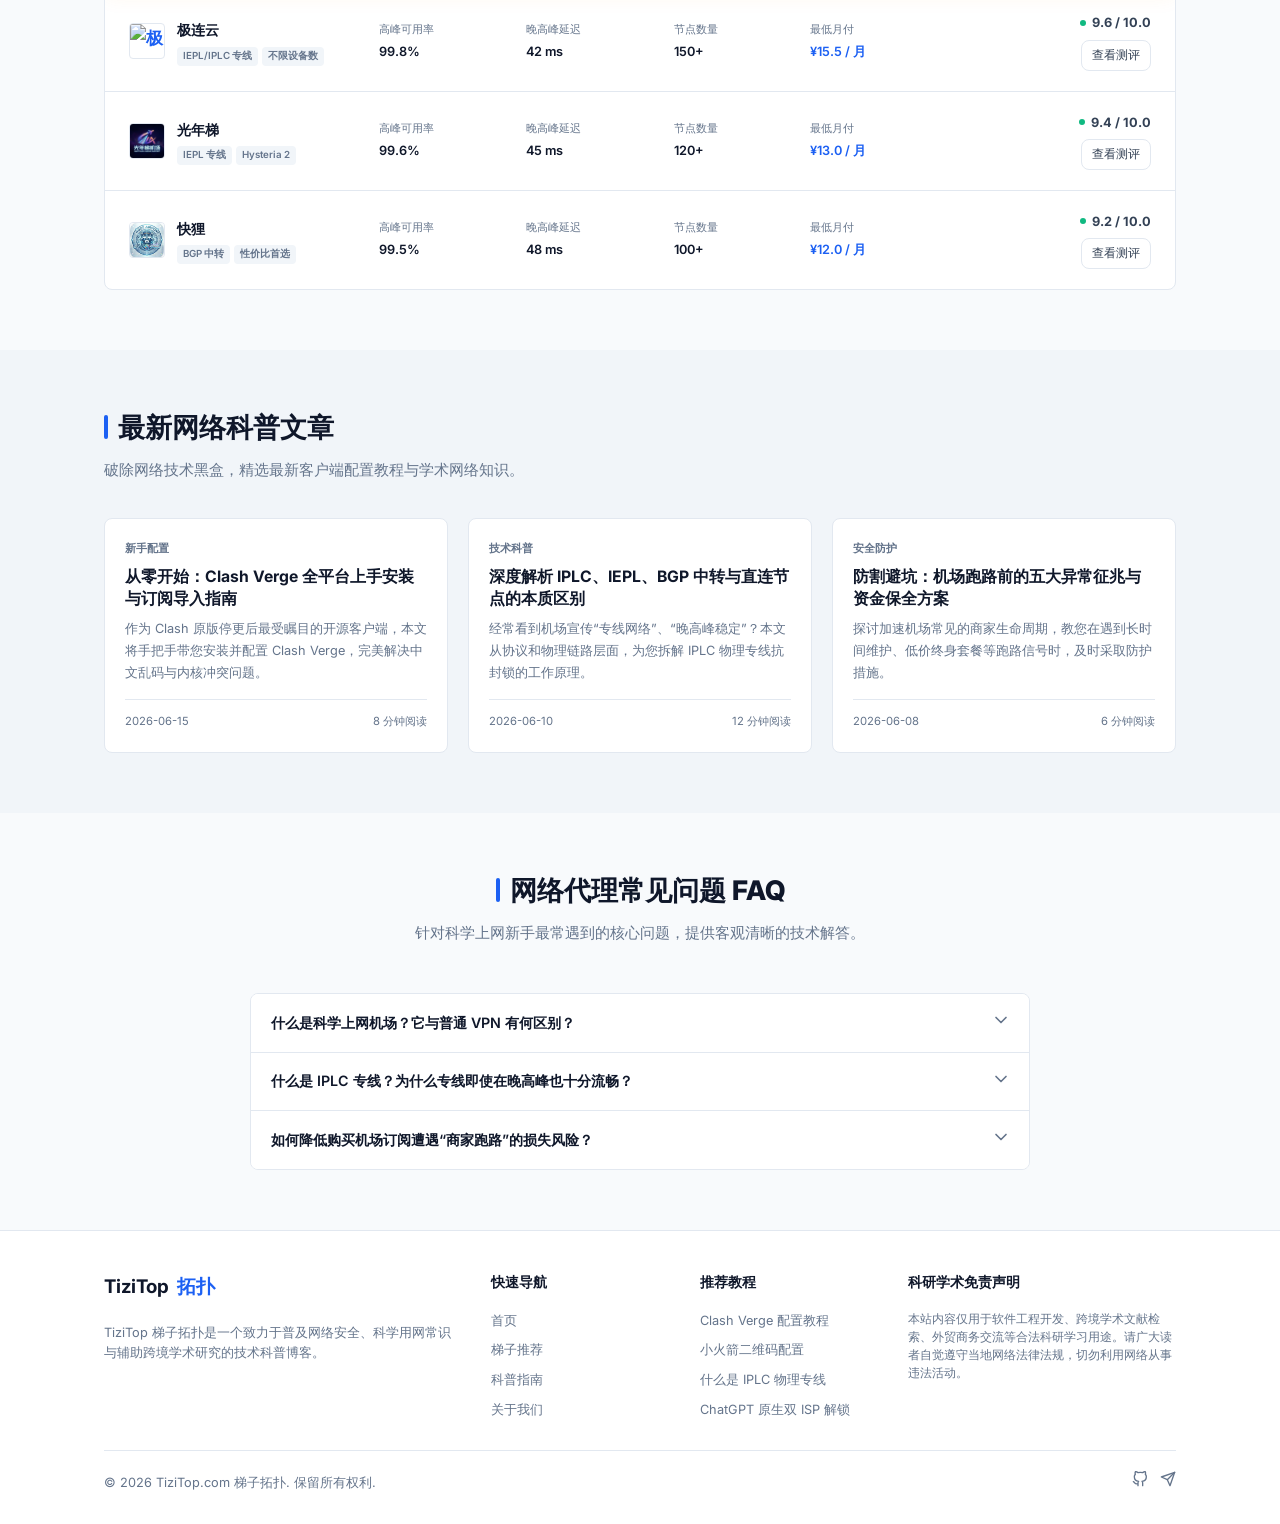
==== commit 7f77cafa: "Highlight EdgeNova as number one recommendation across the site with custom badges" ====
--- a/index.html
+++ b/index.html
@@ -363,12 +363,13 @@
       <!-- Clean Comparison Grid -->
       <div class="comp-list">
         <!-- Item 1 -->
-        <div class="comp-item" data-category="airport" data-price="15.0" data-speed="98" data-rating="9.8" data-tags="iplc,netflix,chatgpt,vless">
+        <div class="comp-item" data-category="airport" data-price="15.0" data-speed="98" data-rating="9.8" data-tags="iplc,netflix,chatgpt,vless" style="border: 2px solid #f59e0b; box-shadow: 0 4px 20px rgba(245,158,11,0.08);">
           <div class="comp-brand">
             <div class="comp-badge" style="padding: 0; overflow: hidden; border: 1px solid #e2e8f0; background: white;"><img src="assets/images/edgenova_logo.png" style="width: 100%; height: 100%; object-fit: cover;" alt="EdgeNova"></div>
             <div>
-              <span class="comp-name">EdgeNova</span>
+              <span class="comp-name" style="display: flex; align-items: center; gap: 6px; flex-wrap: wrap;">EdgeNova <span class="badge badge-recommended" style="background: linear-gradient(135deg, #f59e0b, #d97706); color: white; font-size: 0.7rem; padding: 1px 6px; border-radius: 4px; font-weight: bold; box-shadow: 0 2px 4px rgba(245, 158, 11, 0.2);">本站推荐</span></span>
               <div class="comp-tags">
+                <span class="comp-tag" style="background: linear-gradient(135deg, #ff9800, #f44336); color: white; border: none; font-weight: bold; padding: 1px 6px;">本站首推 ★</span>
                 <span class="comp-tag">IEPL 专线</span>
                 <span class="comp-tag">VLESS 协议</span>
               </div>
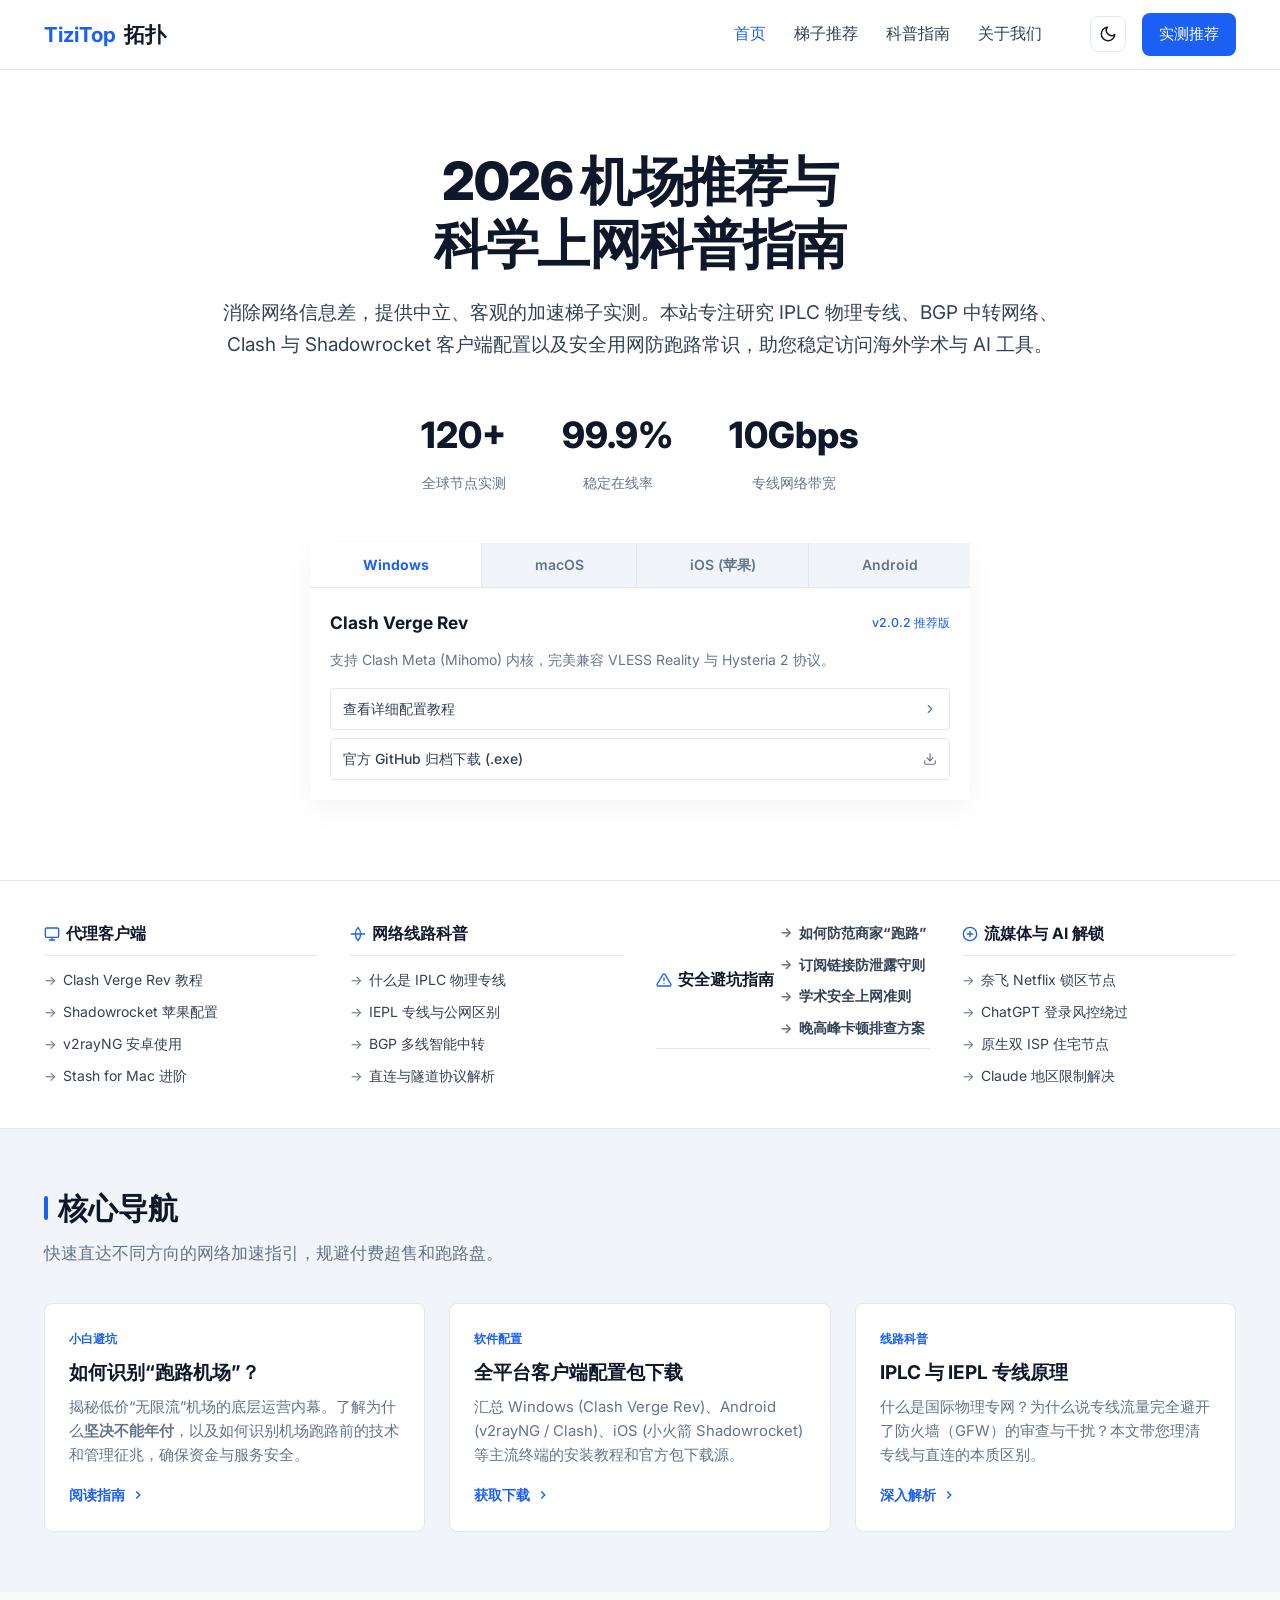
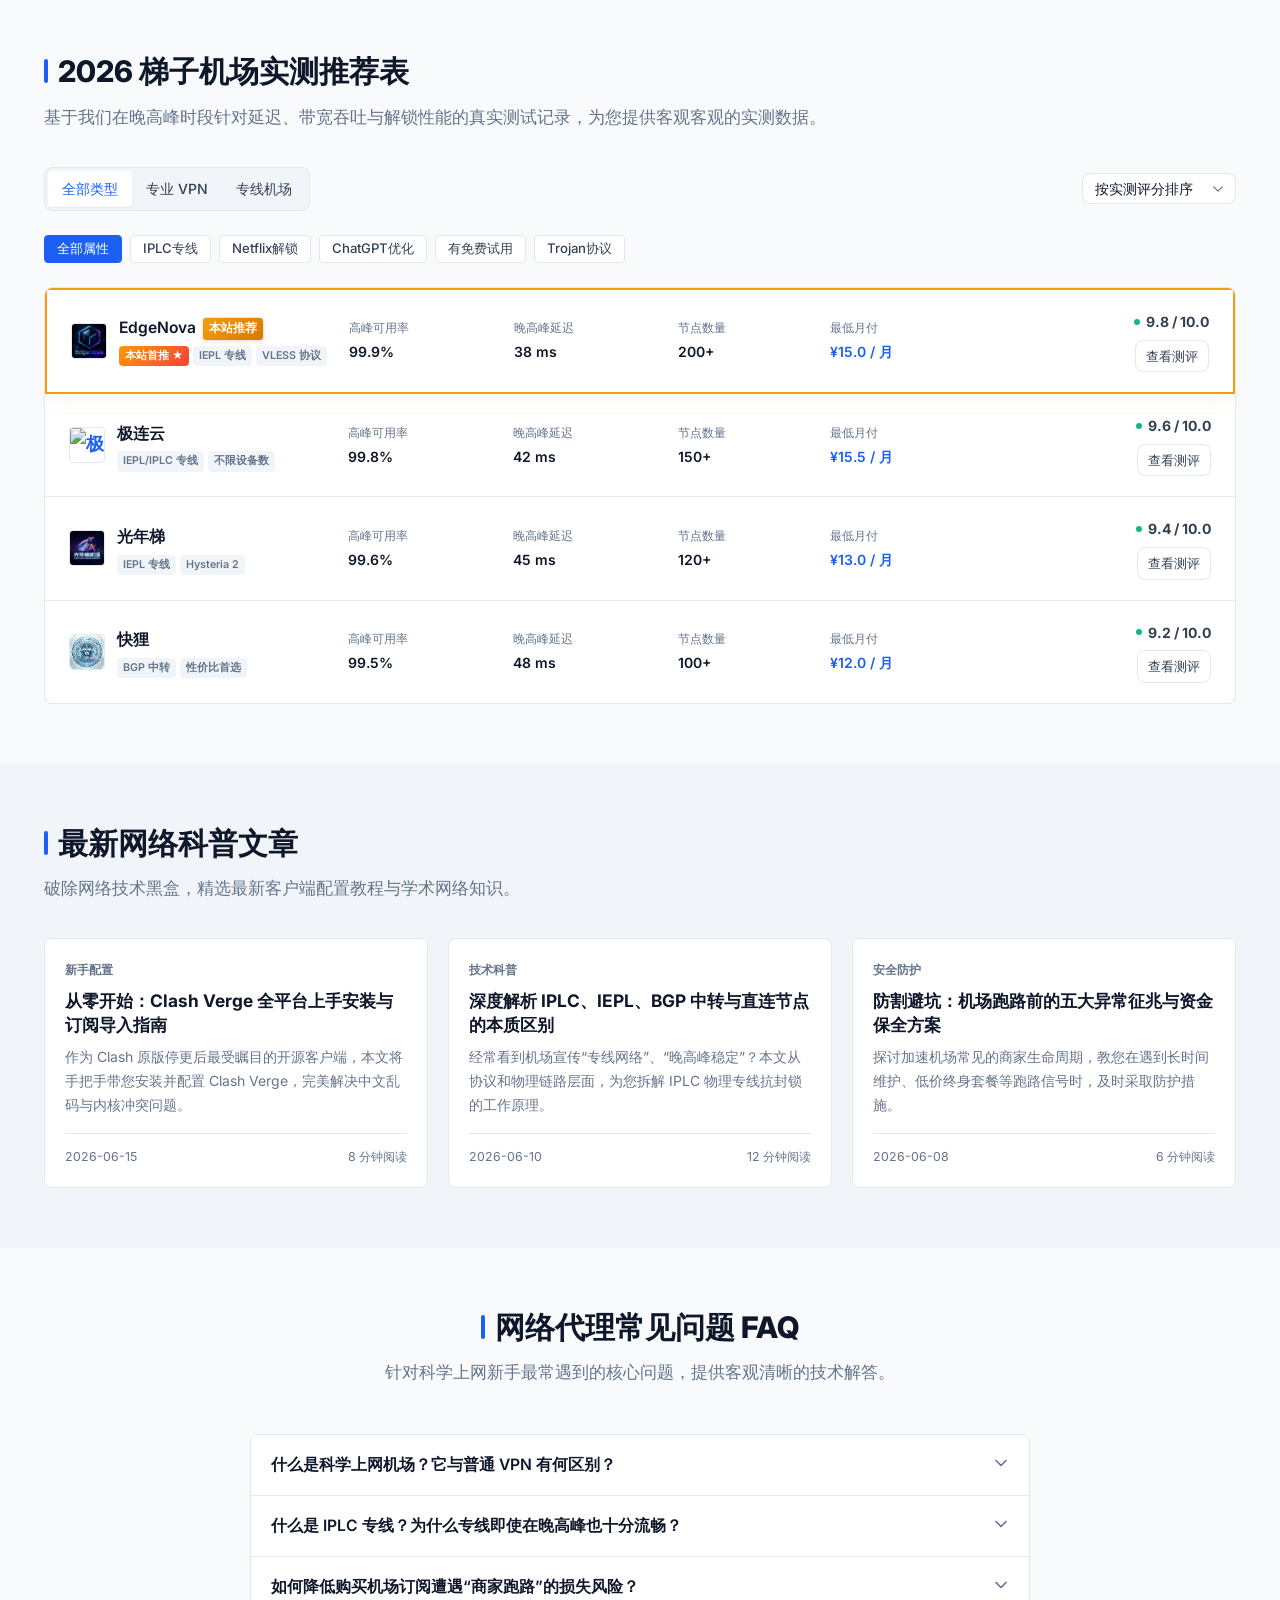
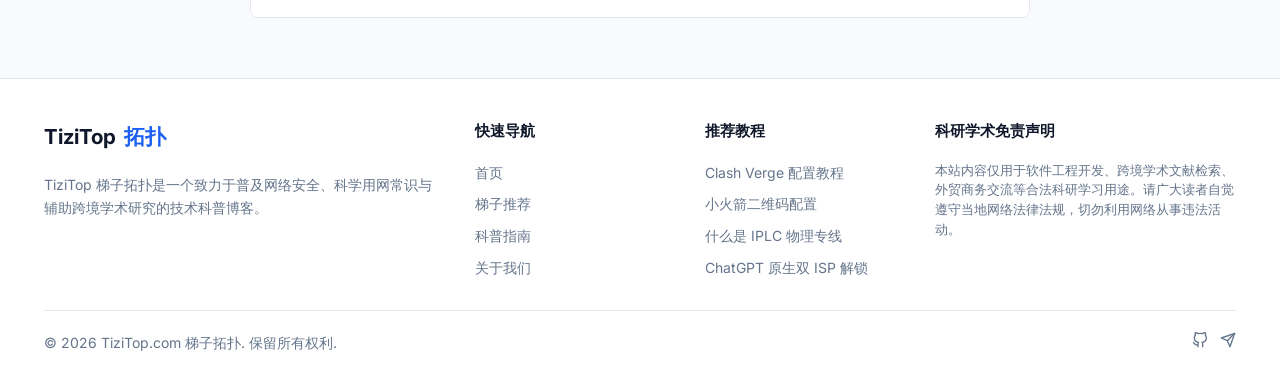
==== commit 73211348: "Center hero section, place client card below stats, scale layout width and base font size" ====
--- a/index.html
+++ b/index.html
@@ -88,124 +88,116 @@
     </div>
   </header>
 
-  <!-- Hero Section (Re-layout to balanced Two-Column, No search bar) -->
+  <!-- Hero Section (Centered Layout) -->
   <section class="hero">
     <div class="container">
-      <div class="hero-grid">
-        
-        <!-- Left Column: Typographic intro and stats -->
-        <div class="hero-left">
-          <h1 class="hero-title">2026 机场推荐与<br>科学上网科普指南</h1>
-          <p class="hero-desc">
-            消除网络信息差，提供中立、客观的加速梯子实测。本站专注研究 IPLC 物理专线、BGP 中转网络、Clash 与 Shadowrocket 客户端配置以及安全用网防跑路常识，助您稳定访问海外学术与 AI 工具。
-          </p>
-          
-          <!-- Hero Stats -->
-          <div class="hero-stats">
-            <div class="stat-item">
-              <span class="stat-num">120+</span>
-              <span class="stat-lbl">全球节点实测</span>
-            </div>
-            <div class="stat-item">
-              <span class="stat-num">99.9%</span>
-              <span class="stat-lbl">稳定在线率</span>
-            </div>
-            <div class="stat-item">
-              <span class="stat-num">10Gbps</span>
-              <span class="stat-lbl">专线网络带宽</span>
-            </div>
-          </div>
-        </div>
-        
-        <!-- Right Column: Interactive Client Assistant Card Widget -->
-        <div class="hero-right">
-          <div class="client-assistant-card">
-            <div class="client-tabs">
-              <div class="client-tab-btn active" data-os="win">Windows</div>
-              <div class="client-tab-btn" data-os="mac">macOS</div>
-              <div class="client-tab-btn" data-os="ios">iOS (苹果)</div>
-              <div class="client-tab-btn" data-os="android">Android</div>
-            </div>
-            
-            <!-- Windows Content -->
-            <div class="client-content active" id="client-content-win">
-              <div class="client-header">
-                <span class="client-name">Clash Verge Rev</span>
-                <span class="client-version">v2.0.2 推荐版</span>
-              </div>
-              <p class="client-desc">支持 Clash Meta (Mihomo) 内核，完美兼容 VLESS Reality 与 Hysteria 2 协议。</p>
-              <div class="client-dl-links">
-                <a href="article.html" class="client-dl-link">
-                  <span>查看详细配置教程</span>
-                  <svg viewBox="0 0 24 24" fill="none" stroke="currentColor" stroke-width="2" stroke-linecap="round" stroke-linejoin="round"><polyline points="9 18 15 12 9 6"/></svg>
-                </a>
-                <a href="#" class="client-dl-link">
-                  <span>官方 GitHub 归档下载 (.exe)</span>
-                  <svg viewBox="0 0 24 24" fill="none" stroke="currentColor" stroke-width="2" stroke-linecap="round" stroke-linejoin="round"><path d="M21 15v4a2 2 0 0 1-2 2H5a2 2 0 0 1-2-2v-4"/><polyline points="7 10 12 15 17 10"/><line x1="12" y1="15" x2="12" y2="3"/></svg>
-                </a>
-              </div>
-            </div>
-            
-            <!-- macOS Content -->
-            <div class="client-content" id="client-content-mac">
-              <div class="client-header">
-                <span class="client-name">Stash for Mac</span>
-                <span class="client-version">v2.5.0 推荐版</span>
-              </div>
-              <p class="client-desc">macOS 平台上对分流规则及各类订阅脚本支持最好的 Clash 原生替代软件。</p>
-              <div class="client-dl-links">
-                <a href="article.html" class="client-dl-link">
-                  <span>查看配置教程</span>
-                  <svg viewBox="0 0 24 24" fill="none" stroke="currentColor" stroke-width="2" stroke-linecap="round" stroke-linejoin="round"><polyline points="9 18 15 12 9 6"/></svg>
-                </a>
-                <a href="#" class="client-dl-link">
-                  <span>官方 App Store 获取</span>
-                  <svg viewBox="0 0 24 24" fill="none" stroke="currentColor" stroke-width="2" stroke-linecap="round" stroke-linejoin="round"><path d="M21 15v4a2 2 0 0 1-2 2H5a2 2 0 0 1-2-2v-4"/><polyline points="7 10 12 15 17 10"/><line x1="12" y1="15" x2="12" y2="3"/></svg>
-                </a>
-              </div>
-            </div>
-            
-            <!-- iOS Content -->
-            <div class="client-content" id="client-content-ios">
-              <div class="client-header">
-                <span class="client-name">Shadowrocket (小火箭)</span>
-                <span class="client-version">v2.2.39 推荐版</span>
-              </div>
-              <p class="client-desc">iOS 上最经典的节点代理工具。支持扫描二维码一键导入节点，规则分流完善。</p>
-              <div class="client-dl-links">
-                <a href="article.html" class="client-dl-link">
-                  <span>查看导入配置教程</span>
-                  <svg viewBox="0 0 24 24" fill="none" stroke="currentColor" stroke-width="2" stroke-linecap="round" stroke-linejoin="round"><polyline points="9 18 15 12 9 6"/></svg>
-                </a>
-                <a href="about.html" class="client-dl-link">
-                  <span>获取美区 AppleID 账号共享</span>
-                  <svg viewBox="0 0 24 24" fill="none" stroke="currentColor" stroke-width="2" stroke-linecap="round" stroke-linejoin="round"><path d="M12 2c-5.52 0-10 4.48-10 10s4.48 10 10 10 10-4.48 10-10S17.52 2 12 2zm1 17h-2v-2h2v2zm2.07-7.75l-.9.92C13.45 12.9 13 13.5 13 15h-2v-.5c0-1.1.45-2.1 1.17-2.83l1.24-1.26c.37-.36.59-.86.59-1.41a2 2 0 0 0-2-2 2 2 0 0 0-2 2H7a4 4 0 0 1 4-4 4 4 0 0 1 4 4 2 2 0 0 1-.93 1.75z"/></svg>
-                </a>
-              </div>
-            </div>
-            
-            <!-- Android Content -->
-            <div class="client-content" id="client-content-android">
-              <div class="client-header">
-                <span class="client-name">v2rayNG / Clash Meta</span>
-                <span class="client-version">v1.8.10 / v2.0.18</span>
-              </div>
-              <p class="client-desc">安卓端两大主流客户端，完美支持 Shadowsocks, Trojan 与 VLESS 协议。</p>
-              <div class="client-dl-links">
-                <a href="article.html" class="client-dl-link">
-                  <span>查看配置教程</span>
-                  <svg viewBox="0 0 24 24" fill="none" stroke="currentColor" stroke-width="2" stroke-linecap="round" stroke-linejoin="round"><polyline points="9 18 15 12 9 6"/></svg>
-                </a>
-                <a href="#" class="client-dl-link">
-                  <span>官方 Release 稳定版 .apk 下载</span>
-                  <svg viewBox="0 0 24 24" fill="none" stroke="currentColor" stroke-width="2" stroke-linecap="round" stroke-linejoin="round"><path d="M21 15v4a2 2 0 0 1-2 2H5a2 2 0 0 1-2-2v-4"/><polyline points="7 10 12 15 17 10"/><line x1="12" y1="15" x2="12" y2="3"/></svg>
-                </a>
-              </div>
-            </div>
-            
-          </div>
-        </div>
-        
+      <div class="hero-content">
+        <h1 class="hero-title">2026 机场推荐与<br>科学上网科普指南</h1>
+        <p class="hero-desc">
+          消除网络信息差，提供中立、客观的加速梯子实测。本站专注研究 IPLC 物理专线、BGP 中转网络、Clash 与 Shadowrocket 客户端配置以及安全用网防跑路常识，助您稳定访问海外学术与 AI 工具。
+        </p>
+        
+        <!-- Hero Stats -->
+        <div class="hero-stats">
+          <div class="stat-item">
+            <span class="stat-num">120+</span>
+            <span class="stat-lbl">全球节点实测</span>
+          </div>
+          <div class="stat-item">
+            <span class="stat-num">99.9%</span>
+            <span class="stat-lbl">稳定在线率</span>
+          </div>
+          <div class="stat-item">
+            <span class="stat-num">10Gbps</span>
+            <span class="stat-lbl">专线网络带宽</span>
+          </div>
+        </div>
+        
+        <!-- Interactive Client Assistant Card Widget -->
+        <div class="client-assistant-card">
+          <div class="client-tabs">
+            <div class="client-tab-btn active" data-os="win">Windows</div>
+            <div class="client-tab-btn" data-os="mac">macOS</div>
+            <div class="client-tab-btn" data-os="ios">iOS (苹果)</div>
+            <div class="client-tab-btn" data-os="android">Android</div>
+          </div>
+          
+          <!-- Windows Content -->
+          <div class="client-content active" id="client-content-win">
+            <div class="client-header">
+              <span class="client-name">Clash Verge Rev</span>
+              <span class="client-version">v2.0.2 推荐版</span>
+            </div>
+            <p class="client-desc">支持 Clash Meta (Mihomo) 内核，完美兼容 VLESS Reality 与 Hysteria 2 协议。</p>
+            <div class="client-dl-links">
+              <a href="article.html" class="client-dl-link">
+                <span>查看详细配置教程</span>
+                <svg viewBox="0 0 24 24" fill="none" stroke="currentColor" stroke-width="2" stroke-linecap="round" stroke-linejoin="round"><polyline points="9 18 15 12 9 6"/></svg>
+              </a>
+              <a href="#" class="client-dl-link">
+                <span>官方 GitHub 归档下载 (.exe)</span>
+                <svg viewBox="0 0 24 24" fill="none" stroke="currentColor" stroke-width="2" stroke-linecap="round" stroke-linejoin="round"><path d="M21 15v4a2 2 0 0 1-2 2H5a2 2 0 0 1-2-2v-4"/><polyline points="7 10 12 15 17 10"/><line x1="12" y1="15" x2="12" y2="3"/></svg>
+              </a>
+            </div>
+          </div>
+          
+          <!-- macOS Content -->
+          <div class="client-content" id="client-content-mac">
+            <div class="client-header">
+              <span class="client-name">Stash for Mac</span>
+              <span class="client-version">v2.5.0 推荐版</span>
+            </div>
+            <p class="client-desc">macOS 平台上对分流规则及各类订阅脚本支持最好的 Clash 原生替代软件。</p>
+            <div class="client-dl-links">
+              <a href="article.html" class="client-dl-link">
+                <span>查看配置教程</span>
+                <svg viewBox="0 0 24 24" fill="none" stroke="currentColor" stroke-width="2" stroke-linecap="round" stroke-linejoin="round"><polyline points="9 18 15 12 9 6"/></svg>
+              </a>
+              <a href="#" class="client-dl-link">
+                <span>官方 App Store 获取</span>
+                <svg viewBox="0 0 24 24" fill="none" stroke="currentColor" stroke-width="2" stroke-linecap="round" stroke-linejoin="round"><path d="M21 15v4a2 2 0 0 1-2 2H5a2 2 0 0 1-2-2v-4"/><polyline points="7 10 12 15 17 10"/><line x1="12" y1="15" x2="12" y2="3"/></svg>
+              </a>
+            </div>
+          </div>
+          
+          <!-- iOS Content -->
+          <div class="client-content" id="client-content-ios">
+            <div class="client-header">
+              <span class="client-name">Shadowrocket (小火箭)</span>
+              <span class="client-version">v2.2.39 推荐版</span>
+            </div>
+            <p class="client-desc">iOS 上最经典的节点代理工具。支持扫描二维码一键导入节点，规则分流完善。</p>
+            <div class="client-dl-links">
+              <a href="article.html" class="client-dl-link">
+                <span>查看导入配置教程</span>
+                <svg viewBox="0 0 24 24" fill="none" stroke="currentColor" stroke-width="2" stroke-linecap="round" stroke-linejoin="round"><polyline points="9 18 15 12 9 6"/></svg>
+              </a>
+              <a href="about.html" class="client-dl-link">
+                <span>获取美区 AppleID 账号共享</span>
+                <svg viewBox="0 0 24 24" fill="none" stroke="currentColor" stroke-width="2" stroke-linecap="round" stroke-linejoin="round"><path d="M12 2c-5.52 0-10 4.48-10 10s4.48 10 10 10 10-4.48 10-10S17.52 2 12 2zm1 17h-2v-2h2v2zm2.07-7.75l-.9.92C13.45 12.9 13 13.5 13 15h-2v-.5c0-1.1.45-2.1 1.17-2.83l1.24-1.26c.37-.36.59-.86.59-1.41a2 2 0 0 0-2-2 2 2 0 0 0-2 2H7a4 4 0 0 1 4-4 4 4 0 0 1 4 4 2 2 0 0 1-.93 1.75z"/></svg>
+              </a>
+            </div>
+          </div>
+          
+          <!-- Android Content -->
+          <div class="client-content" id="client-content-android">
+            <div class="client-header">
+              <span class="client-name">v2rayNG / Clash Meta</span>
+              <span class="client-version">v1.8.10 / v2.0.18</span>
+            </div>
+            <p class="client-desc">安卓端两大主流客户端，完美支持 Shadowsocks, Trojan 与 VLESS 协议。</p>
+            <div class="client-dl-links">
+              <a href="article.html" class="client-dl-link">
+                <span>查看配置教程</span>
+                <svg viewBox="0 0 24 24" fill="none" stroke="currentColor" stroke-width="2" stroke-linecap="round" stroke-linejoin="round"><polyline points="9 18 15 12 9 6"/></svg>
+              </a>
+              <a href="#" class="client-dl-link">
+                <span>官方 Release 稳定版 .apk 下载</span>
+                <svg viewBox="0 0 24 24" fill="none" stroke="currentColor" stroke-width="2" stroke-linecap="round" stroke-linejoin="round"><path d="M21 15v4a2 2 0 0 1-2 2H5a2 2 0 0 1-2-2v-4"/><polyline points="7 10 12 15 17 10"/><line x1="12" y1="15" x2="12" y2="3"/></svg>
+              </a>
+            </div>
+          </div>
+        </div>
       </div>
     </div>
   </section>
--- a/css/main.css
+++ b/css/main.css
@@ -31,9 +31,9 @@
   --radius-lg: 12px;
   --radius-full: 9999px;
   
-  --header-height: 64px;
-  --container-width: 1120px;
-  --reader-width: 740px;
+  --header-height: 70px;
+  --container-width: 1240px;
+  --reader-width: 800px;
 }
 
 [data-theme="dark"] {
@@ -62,7 +62,7 @@
 }
 
 html {
-  font-size: 15px;
+  font-size: 16.5px;
   scroll-behavior: smooth;
   -webkit-text-size-adjust: 100%;
 }
@@ -260,6 +260,8 @@
   display: flex;
   align-items: center;
   gap: 28px;
+  margin-left: auto;
+  margin-right: 48px;
 }
 
 .nav-link {
@@ -343,6 +345,7 @@
     align-items: flex-start;
     transition: left var(--transition-normal);
     z-index: 999;
+    margin: 0; /* Reset margins for mobile menu overlay */
   }
   
   .nav-menu.active {
@@ -351,78 +354,74 @@
 }
 
 /* Minimalist Hero Layout - Two Column */
+/* Center-aligned Hero Layout (Flat & Impactful) */
 .hero {
-  padding-top: 60px;
-  padding-bottom: 60px;
+  padding-top: 80px;
+  padding-bottom: 80px;
   border-bottom: 1px solid var(--border-color);
   background-color: var(--bg-secondary);
-}
-
-.hero-grid {
-  display: grid;
-  grid-template-columns: 1.15fr 0.85fr;
-  gap: 48px;
-  align-items: center;
-}
-
-@media (max-width: 991px) {
-  .hero-grid {
-    grid-template-columns: 1fr;
-    gap: 36px;
-  }
-}
-
-.hero-left {
-  display: flex;
-  flex-direction: column;
-  align-items: flex-start;
+  text-align: center;
+}
+
+.hero-content {
+  display: flex;
+  flex-direction: column;
+  align-items: center;
+  max-width: 860px;
+  margin: 0 auto;
 }
 
 .hero-title {
-  font-size: 2.5rem;
+  font-size: 3.2rem;
+  font-weight: 850;
+  letter-spacing: -0.03em;
+  margin-bottom: 20px;
+  color: var(--text-primary);
+  line-height: 1.2;
+}
+
+.hero-desc {
+  font-size: 1.15rem;
+  color: var(--text-secondary);
+  margin-bottom: 32px;
+  line-height: 1.7;
+}
+
+/* Centered Stats */
+.hero-stats {
+  display: flex;
+  justify-content: center;
+  gap: 56px;
+  margin-top: 12px;
+  margin-bottom: 48px;
+  width: 100%;
+}
+
+.stat-item {
+  display: flex;
+  flex-direction: column;
+  align-items: center;
+}
+
+.stat-num {
+  font-size: 2.2rem;
   font-weight: 800;
-  letter-spacing: -0.02em;
-  margin-bottom: 16px;
-  color: var(--text-primary);
-  line-height: 1.25;
-}
-
-.hero-desc {
-  font-size: 1.05rem;
-  color: var(--text-secondary);
-  margin-bottom: 24px;
-}
-
-/* Stats underneath hero text */
-.hero-stats {
-  display: flex;
-  gap: 36px;
-  margin-top: 12px;
-}
-
-.stat-item {
-  display: flex;
-  flex-direction: column;
-}
-
-.stat-num {
-  font-size: 1.6rem;
-  font-weight: 700;
-  color: var(--text-primary);
+  color: var(--text-primary);
+  margin-bottom: 4px;
 }
 
 .stat-lbl {
-  font-size: 0.8rem;
-  color: var(--text-muted);
-}
-
-/* Right Column: Client Assistant Card Widget */
-.client-assistant-card {
-  background-color: var(--bg-secondary);
-  border: 1px solid var(--border-color);
-  border-radius: var(--radius-md);
-  overflow: hidden;
-  box-shadow: 0 4px 10px rgba(0, 0, 0, 0.02);
+  font-size: 0.85rem;
+  color: var(--text-muted);
+}
+
+/* Client Card centered layout */
+.hero-content .client-assistant-card {
+  width: 100%;
+  max-width: 660px;
+  margin: 0 auto;
+  text-align: left;
+  box-shadow: 0 10px 30px rgba(0, 0, 0, 0.04);
 }
 
 .client-tabs {
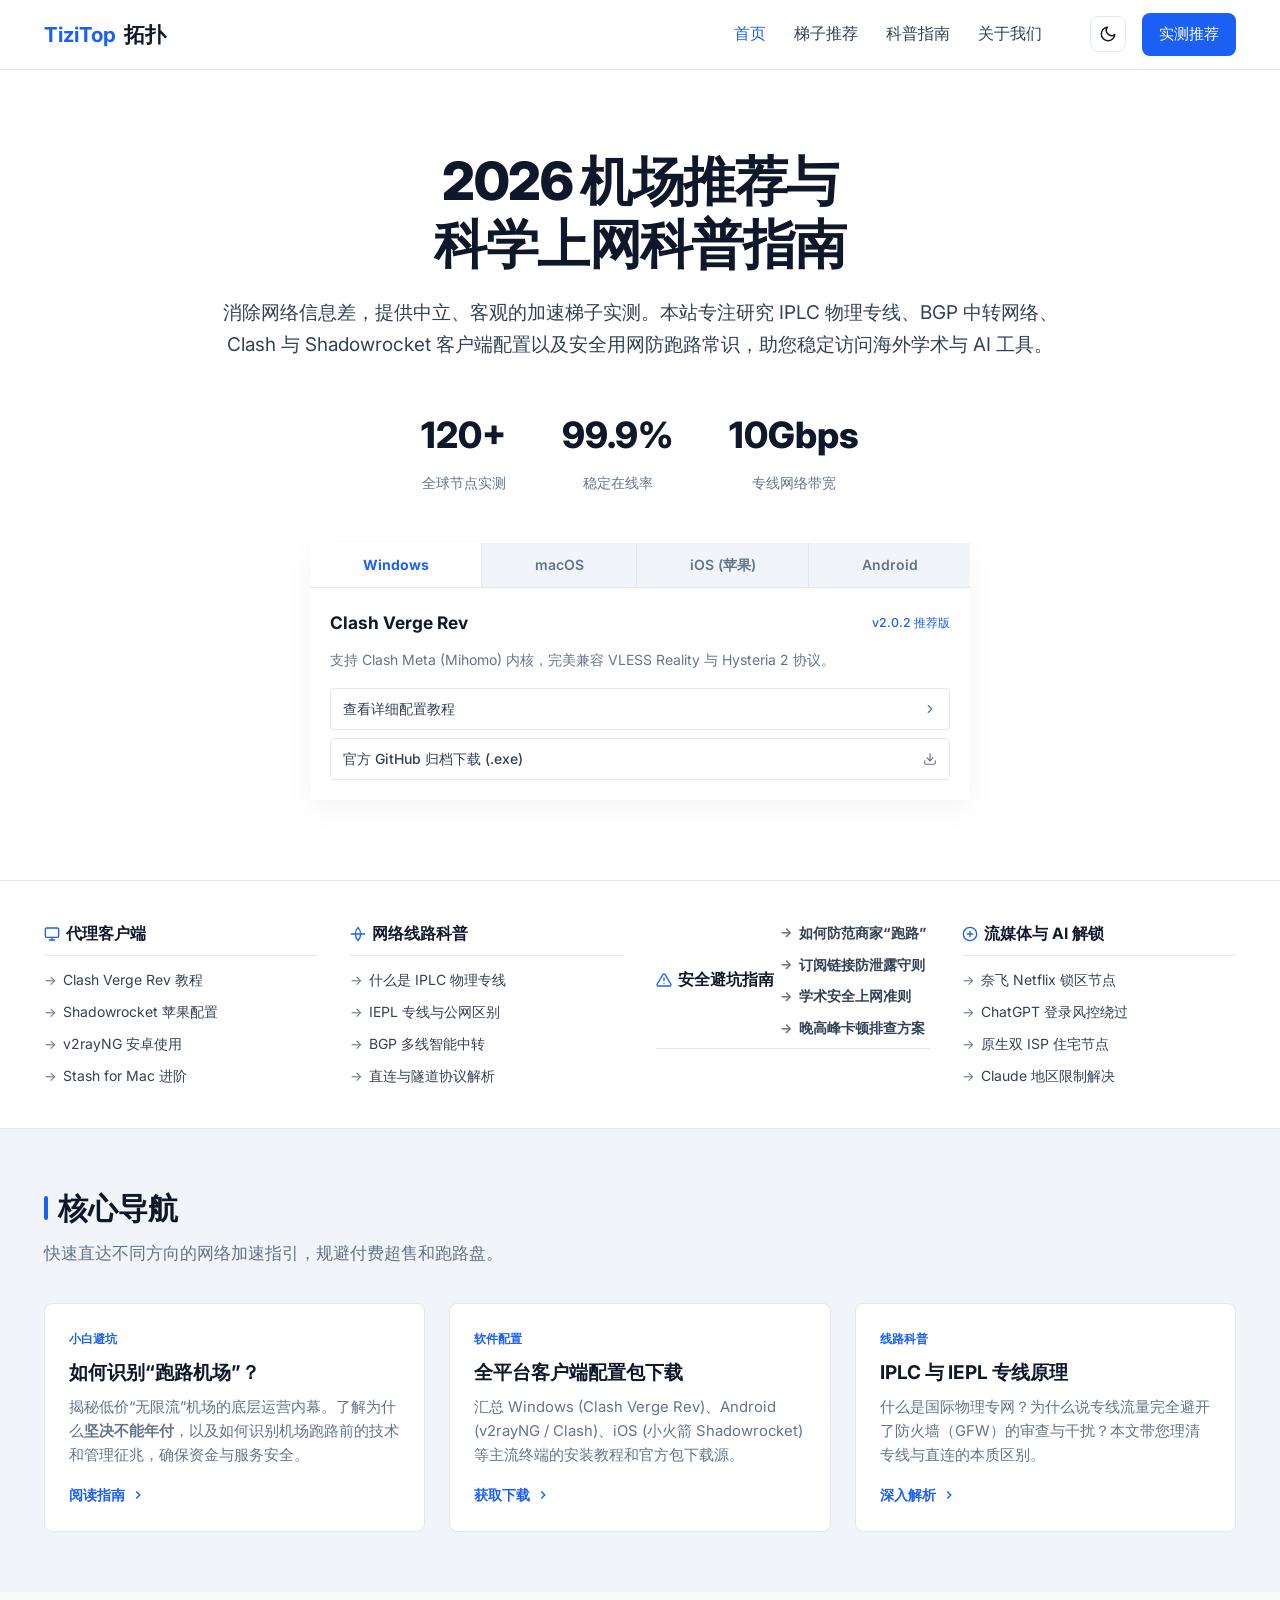
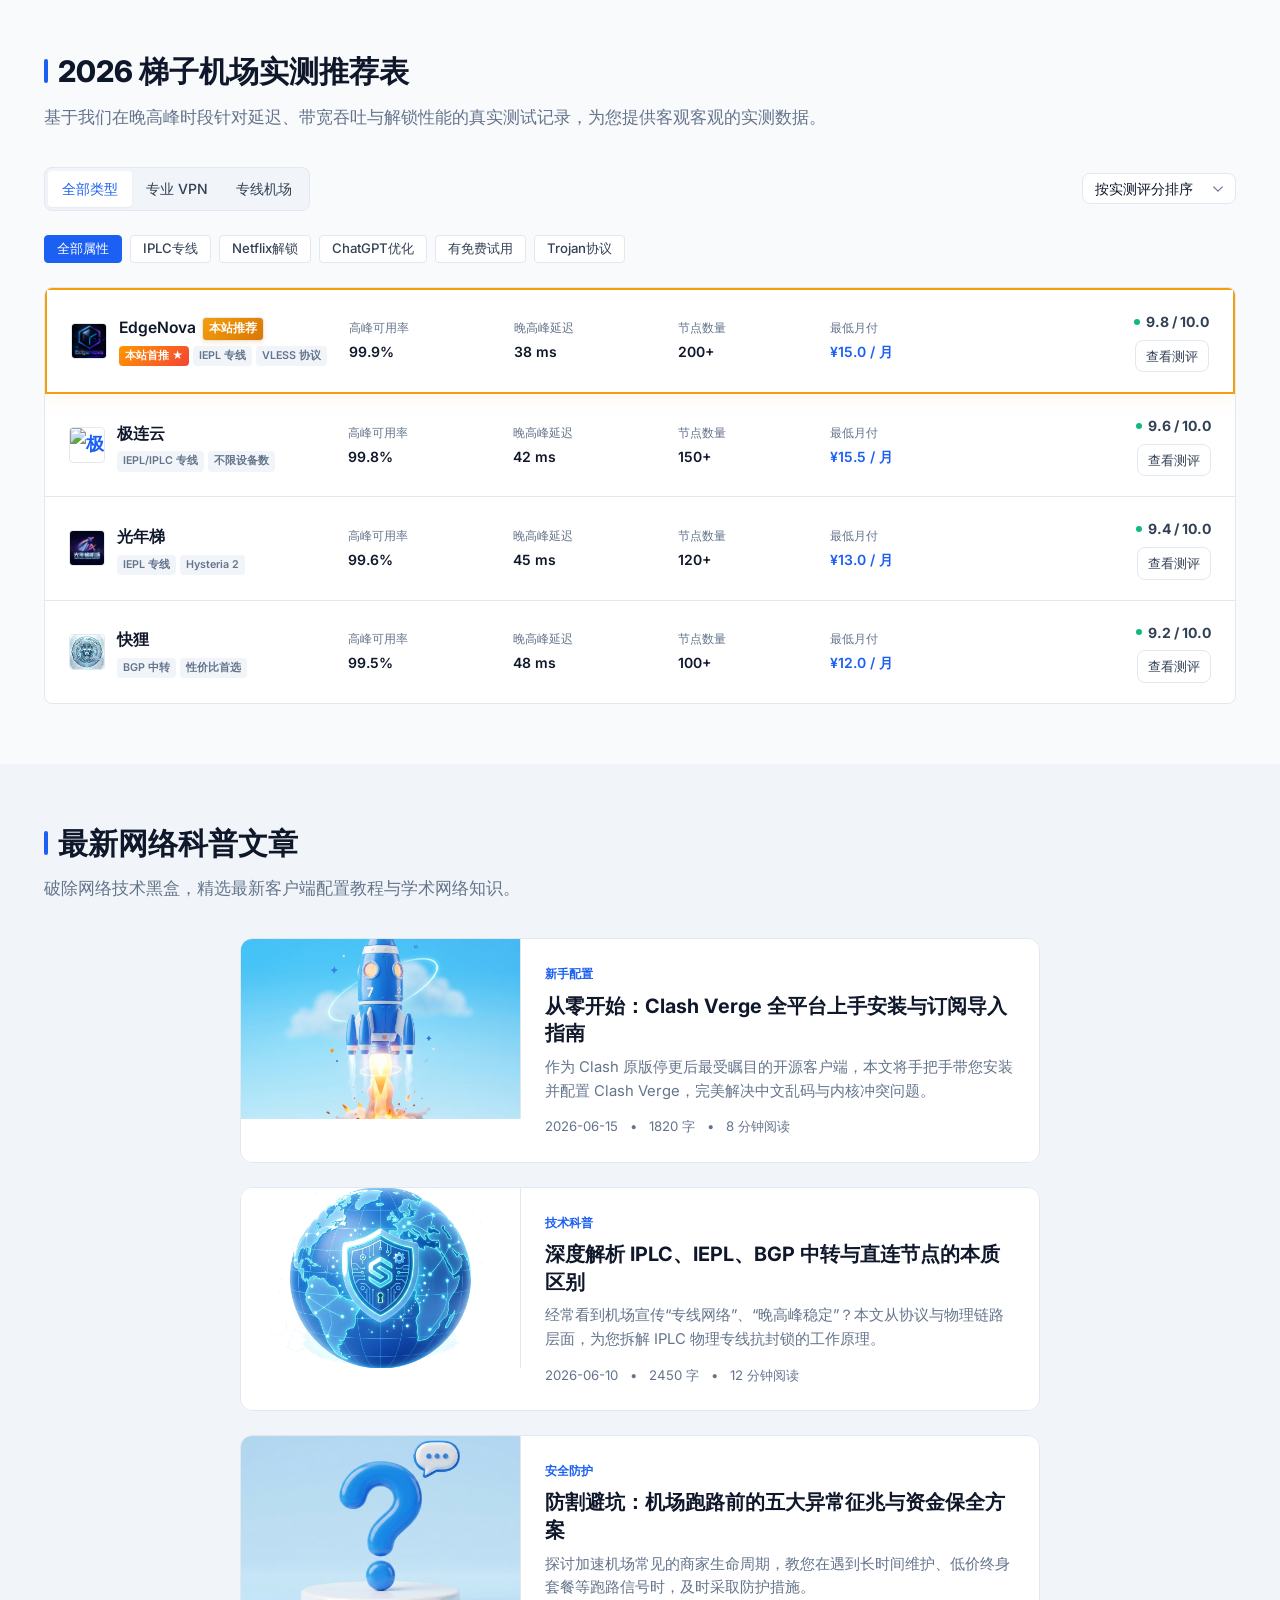
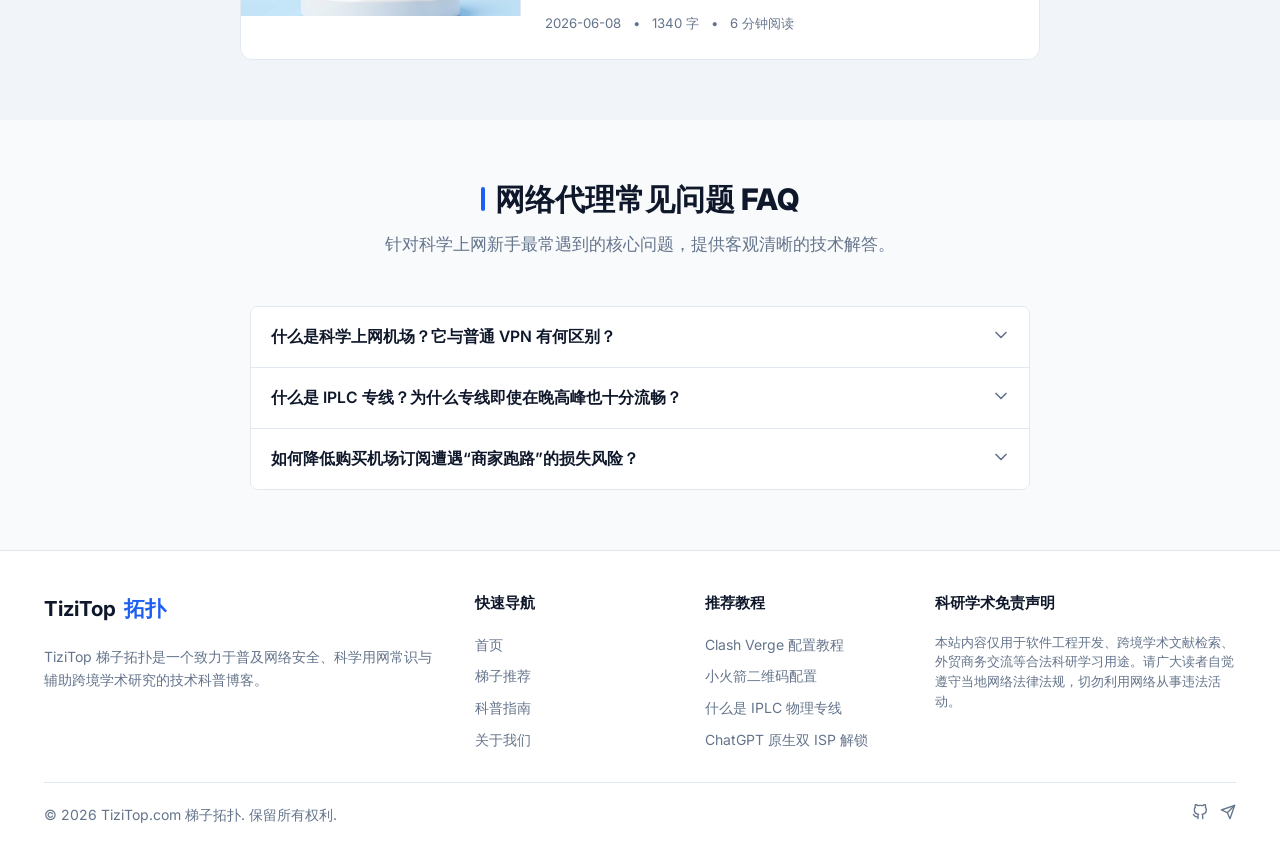
==== commit 70102470: "Convert article cards on index and knowledge pages to clickable horizontal layouts" ====
--- a/index.html
+++ b/index.html
@@ -534,39 +534,69 @@
         <p class="section-desc">破除网络技术黑盒，精选最新客户端配置教程与学术网络知识。</p>
       </div>
 
-      <div class="wiki-grid">
+      <div class="wiki-list-horizontal">
         <!-- Article 1 -->
-        <div class="wiki-card">
-          <span class="wiki-tag">新手配置</span>
-          <h3 class="wiki-title"><a href="article.html">从零开始：Clash Verge 全平台上手安装与订阅导入指南</a></h3>
-          <p class="wiki-desc">作为 Clash 原版停更后最受瞩目的开源客户端，本文将手把手带您安装并配置 Clash Verge，完美解决中文乱码与内核冲突问题。</p>
-          <div class="wiki-meta">
-            <span>2026-06-15</span>
-            <span>8 分钟阅读</span>
-          </div>
-        </div>
+        <a href="article.html" class="wiki-card-horizontal-link">
+          <div class="wiki-card-horizontal">
+            <div class="wiki-card-image">
+              <img src="assets/images/rocket.png" alt="Clash Verge 配置指南">
+            </div>
+            <div class="wiki-card-content">
+              <span class="wiki-tag">新手配置</span>
+              <h3 class="wiki-title">从零开始：Clash Verge 全平台上手安装与订阅导入指南</h3>
+              <p class="wiki-desc">作为 Clash 原版停更后最受瞩目的开源客户端，本文将手把手带您安装并配置 Clash Verge，完美解决中文乱码与内核冲突问题。</p>
+              <div class="wiki-meta">
+                <span>2026-06-15</span>
+                <span>•</span>
+                <span>1820 字</span>
+                <span>•</span>
+                <span>8 分钟阅读</span>
+              </div>
+            </div>
+          </div>
+        </a>
 
         <!-- Article 2 -->
-        <div class="wiki-card">
-          <span class="wiki-tag">技术科普</span>
-          <h3 class="wiki-title"><a href="article.html">深度解析 IPLC、IEPL、BGP 中转与直连节点的本质区别</a></h3>
-          <p class="wiki-desc">经常看到机场宣传“专线网络”、“晚高峰稳定”？本文从协议和物理链路层面，为您拆解 IPLC 物理专线抗封锁的工作原理。</p>
-          <div class="wiki-meta">
-            <span>2026-06-10</span>
-            <span>12 分钟阅读</span>
-          </div>
-        </div>
+        <a href="article.html" class="wiki-card-horizontal-link">
+          <div class="wiki-card-horizontal">
+            <div class="wiki-card-image">
+              <img src="assets/images/globe.png" alt="IPLC 物理专线解析">
+            </div>
+            <div class="wiki-card-content">
+              <span class="wiki-tag">技术科普</span>
+              <h3 class="wiki-title">深度解析 IPLC、IEPL、BGP 中转与直连节点的本质区别</h3>
+              <p class="wiki-desc">经常看到机场宣传“专线网络”、“晚高峰稳定”？本文从协议与物理链路层面，为您拆解 IPLC 物理专线抗封锁的工作原理。</p>
+              <div class="wiki-meta">
+                <span>2026-06-10</span>
+                <span>•</span>
+                <span>2450 字</span>
+                <span>•</span>
+                <span>12 分钟阅读</span>
+              </div>
+            </div>
+          </div>
+        </a>
 
         <!-- Article 3 -->
-        <div class="wiki-card">
-          <span class="wiki-tag">安全防护</span>
-          <h3 class="wiki-title"><a href="article.html">防割避坑：机场跑路前的五大异常征兆与资金保全方案</a></h3>
-          <p class="wiki-desc">探讨加速机场常见的商家生命周期，教您在遇到长时间维护、低价终身套餐等跑路信号时，及时采取防护措施。</p>
-          <div class="wiki-meta">
-            <span>2026-06-08</span>
-            <span>6 分钟阅读</span>
-          </div>
-        </div>
+        <a href="article.html" class="wiki-card-horizontal-link">
+          <div class="wiki-card-horizontal">
+            <div class="wiki-card-image">
+              <img src="assets/images/faq_illustration.png" alt="机场跑路防骗指南">
+            </div>
+            <div class="wiki-card-content">
+              <span class="wiki-tag">安全防护</span>
+              <h3 class="wiki-title">防割避坑：机场跑路前的五大异常征兆与资金保全方案</h3>
+              <p class="wiki-desc">探讨加速机场常见的商家生命周期，教您在遇到长时间维护、低价终身套餐等跑路信号时，及时采取防护措施。</p>
+              <div class="wiki-meta">
+                <span>2026-06-08</span>
+                <span>•</span>
+                <span>1340 字</span>
+                <span>•</span>
+                <span>6 分钟阅读</span>
+              </div>
+            </div>
+          </div>
+        </a>
       </div>
     </div>
   </section>
--- a/css/main.css
+++ b/css/main.css
@@ -898,69 +898,123 @@
   background-color: var(--success);
 }
 
-/* Minimalist Wiki Grid */
-.wiki-grid {
-  display: grid;
-  grid-template-columns: repeat(3, 1fr);
-  gap: 20px;
-}
-
-@media (max-width: 991px) {
-  .wiki-grid {
-    grid-template-columns: repeat(2, 1fr);
-  }
-}
-
-@media (max-width: 768px) {
-  .wiki-grid {
-    grid-template-columns: 1fr;
-  }
-}
-
-.wiki-card {
+/* Horizontal Article Cards (Teapotium Style) */
+.wiki-list-horizontal {
+  display: flex;
+  flex-direction: column;
+  gap: 24px;
+  max-width: var(--reader-width);
+  margin: 0 auto;
+}
+
+.wiki-card-horizontal-link {
+  display: block;
+  color: inherit;
+  text-decoration: none;
+  border-radius: var(--radius-lg);
+  overflow: hidden;
+}
+
+.wiki-card-horizontal {
+  display: flex;
   background-color: var(--bg-secondary);
   border: 1px solid var(--border-color);
-  border-radius: var(--radius-md);
-  padding: 20px;
-  display: flex;
-  flex-direction: column;
-  transition: all var(--transition-fast);
-}
-
-.wiki-card:hover {
+  border-radius: var(--radius-lg);
+  overflow: hidden;
+  transition: transform var(--transition-normal), border-color var(--transition-normal), box-shadow var(--transition-normal);
+}
+
+.wiki-card-horizontal-link:hover .wiki-card-horizontal {
+  transform: translateY(-2px);
   border-color: var(--border-hover);
-  background-color: var(--bg-primary);
-}
-
-.wiki-tag {
+  box-shadow: 0 10px 25px rgba(0, 0, 0, 0.04);
+}
+
+.wiki-card-image {
+  width: 280px;
+  min-width: 280px;
+  height: 180px;
+  overflow: hidden;
+  background-color: var(--bg-tertiary);
+  border-right: 1px solid var(--border-color);
+  display: flex;
+  align-items: center;
+  justify-content: center;
+}
+
+.wiki-card-image img {
+  width: 100%;
+  height: 100%;
+  object-fit: cover;
+  transition: transform var(--transition-normal);
+}
+
+.wiki-card-horizontal-link:hover .wiki-card-image img {
+  transform: scale(1.03);
+}
+
+.wiki-card-content {
+  padding: 24px;
+  display: flex;
+  flex-direction: column;
+  justify-content: center;
+  flex-grow: 1;
+}
+
+.wiki-card-content .wiki-tag {
   font-size: 0.75rem;
-  font-weight: 600;
-  color: var(--text-muted);
+  font-weight: 700;
+  text-transform: uppercase;
+  color: var(--primary);
   margin-bottom: 8px;
-  text-transform: uppercase;
-}
-
-.wiki-title {
-  font-size: 1.05rem;
+}
+
+.wiki-card-content .wiki-title {
+  font-size: 1.2rem;
   font-weight: 700;
   margin-bottom: 8px;
+  color: var(--text-primary);
   line-height: 1.4;
-}
-
-.wiki-desc {
-  font-size: 0.85rem;
-  color: var(--text-muted);
-  margin-bottom: 16px;
-  flex-grow: 1;
-}
-
-.wiki-meta {
-  display: flex;
-  justify-content: space-between;
-  font-size: 0.75rem;
-  color: var(--text-muted);
-  border-top: 1px solid var(--border-color);
-  padding-top: 12px;
+  transition: color var(--transition-fast);
+}
+
+.wiki-card-horizontal-link:hover .wiki-title {
+  color: var(--primary);
+}
+
+.wiki-card-content .wiki-desc {
+  font-size: 0.9rem;
+  color: var(--text-muted);
+  line-height: 1.6;
+  margin-bottom: 12px;
+  display: -webkit-box;
+  -webkit-line-clamp: 2;
+  -webkit-box-orient: vertical;
+  overflow: hidden;
+}
+
+.wiki-card-content .wiki-meta {
+  display: flex;
+  align-items: center;
+  gap: 12px;
+  font-size: 0.8rem;
+  color: var(--text-muted);
+}
+
+@media (max-width: 768px) {
+  .wiki-card-horizontal {
+    flex-direction: column;
+  }
+  .wiki-card-image {
+    width: 100%;
+    min-width: 100%;
+    height: 200px;
+    border-right: none;
+    border-bottom: 1px solid var(--border-color);
+  }
+  .wiki-card-content {
+    padding: 20px;
+  }
 }
 
 /* Minimalist Collapses FAQs */
